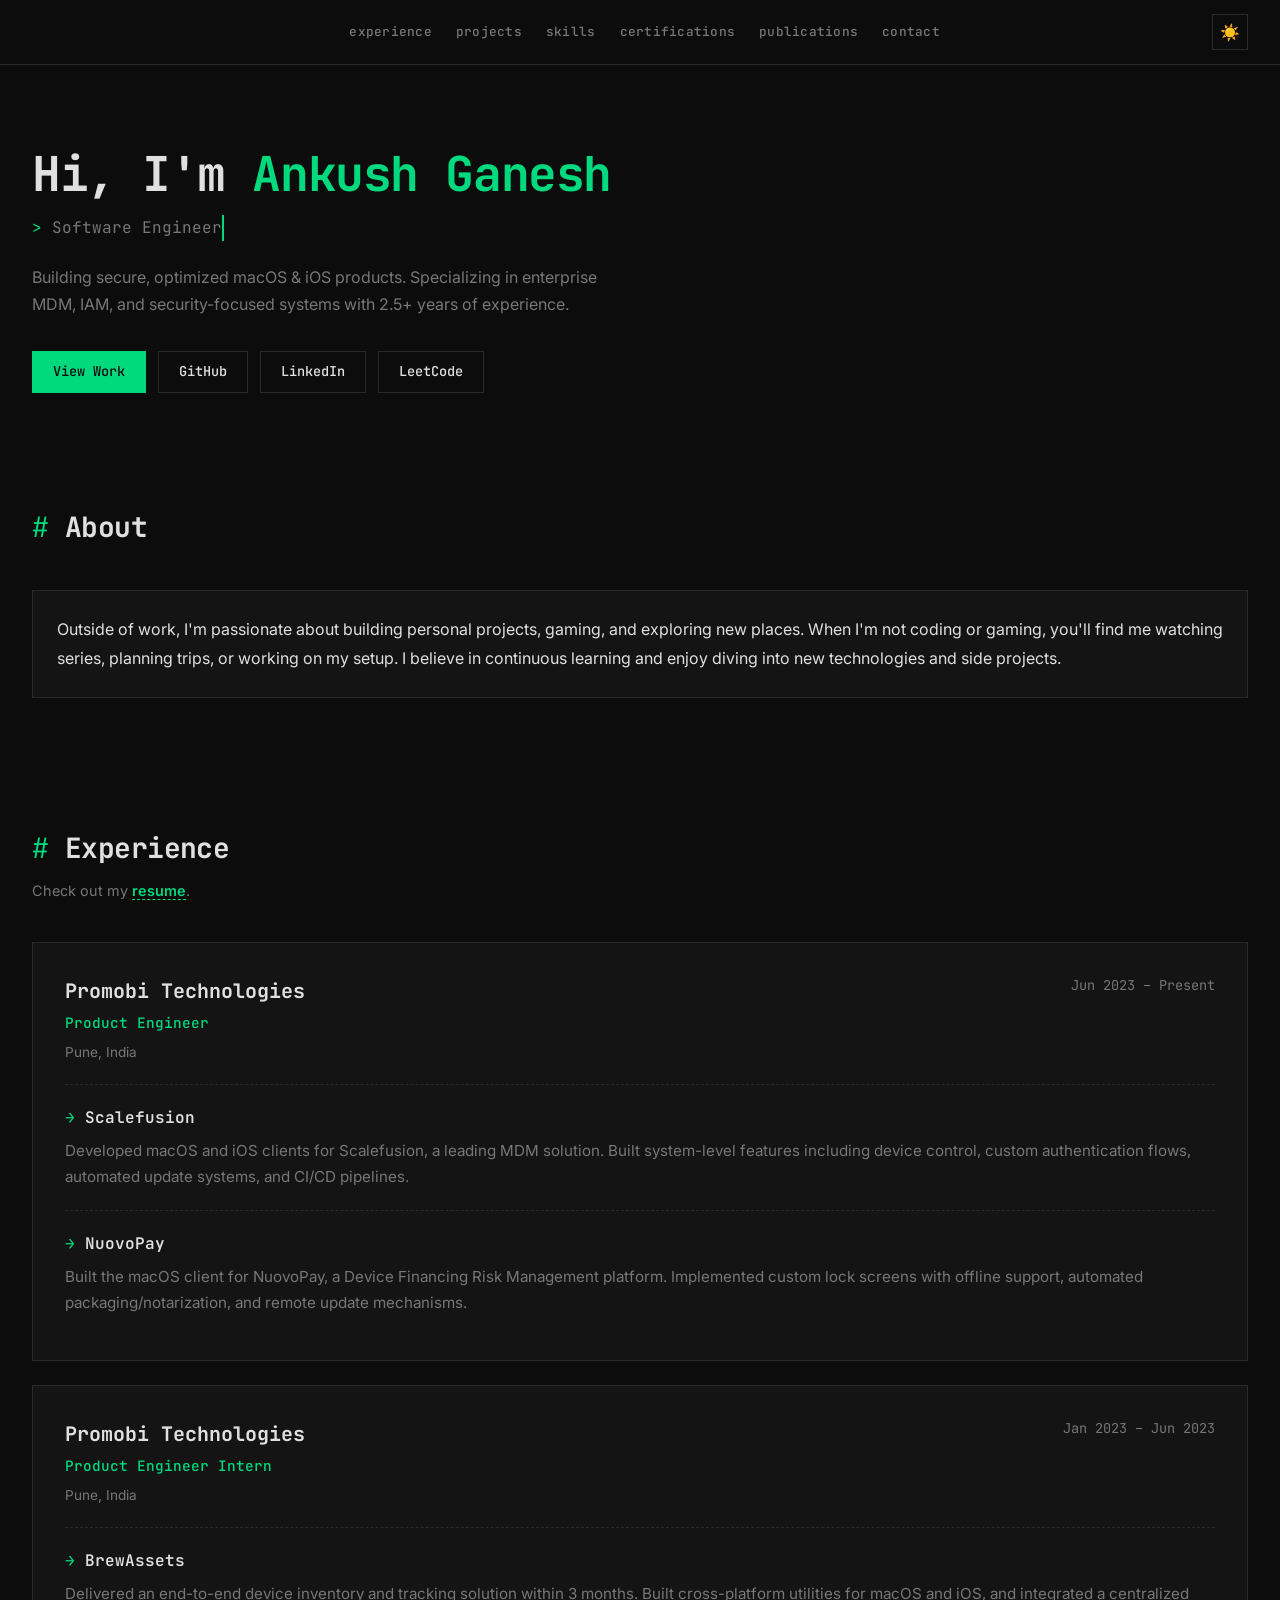
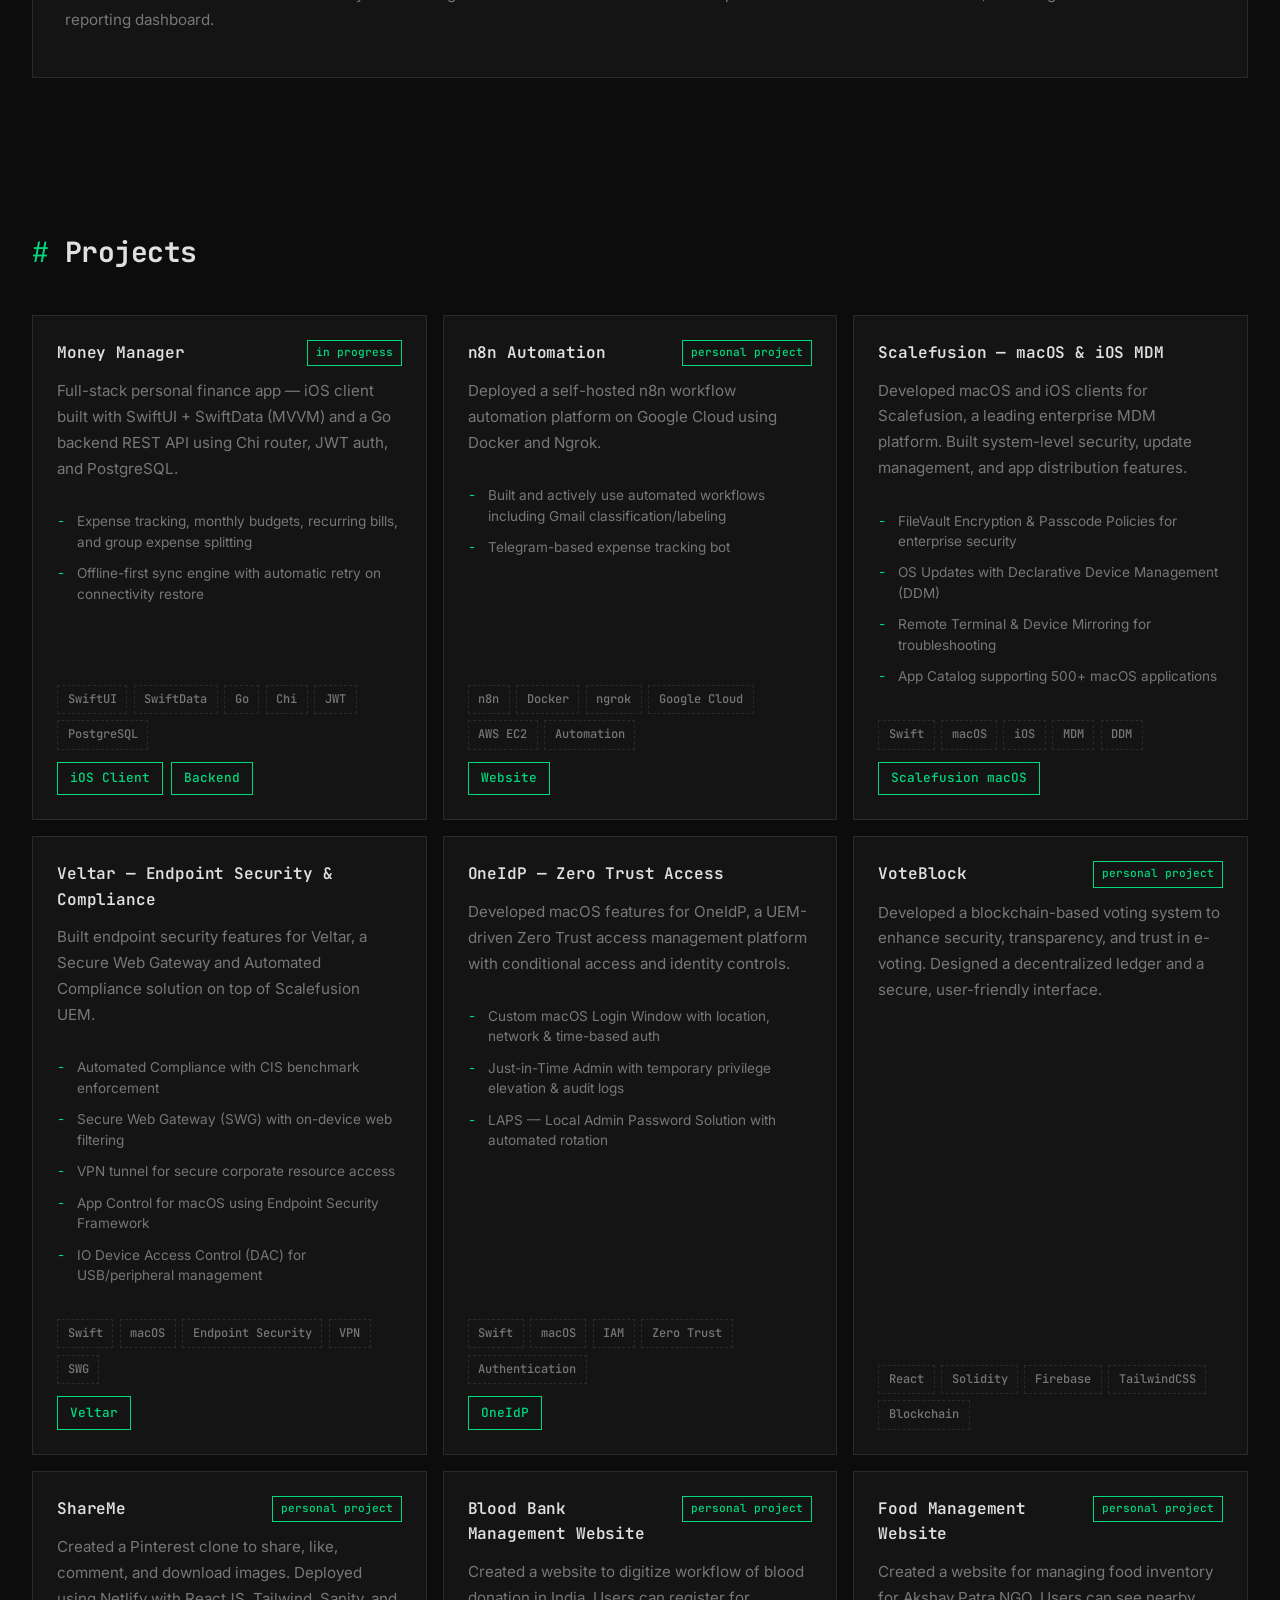
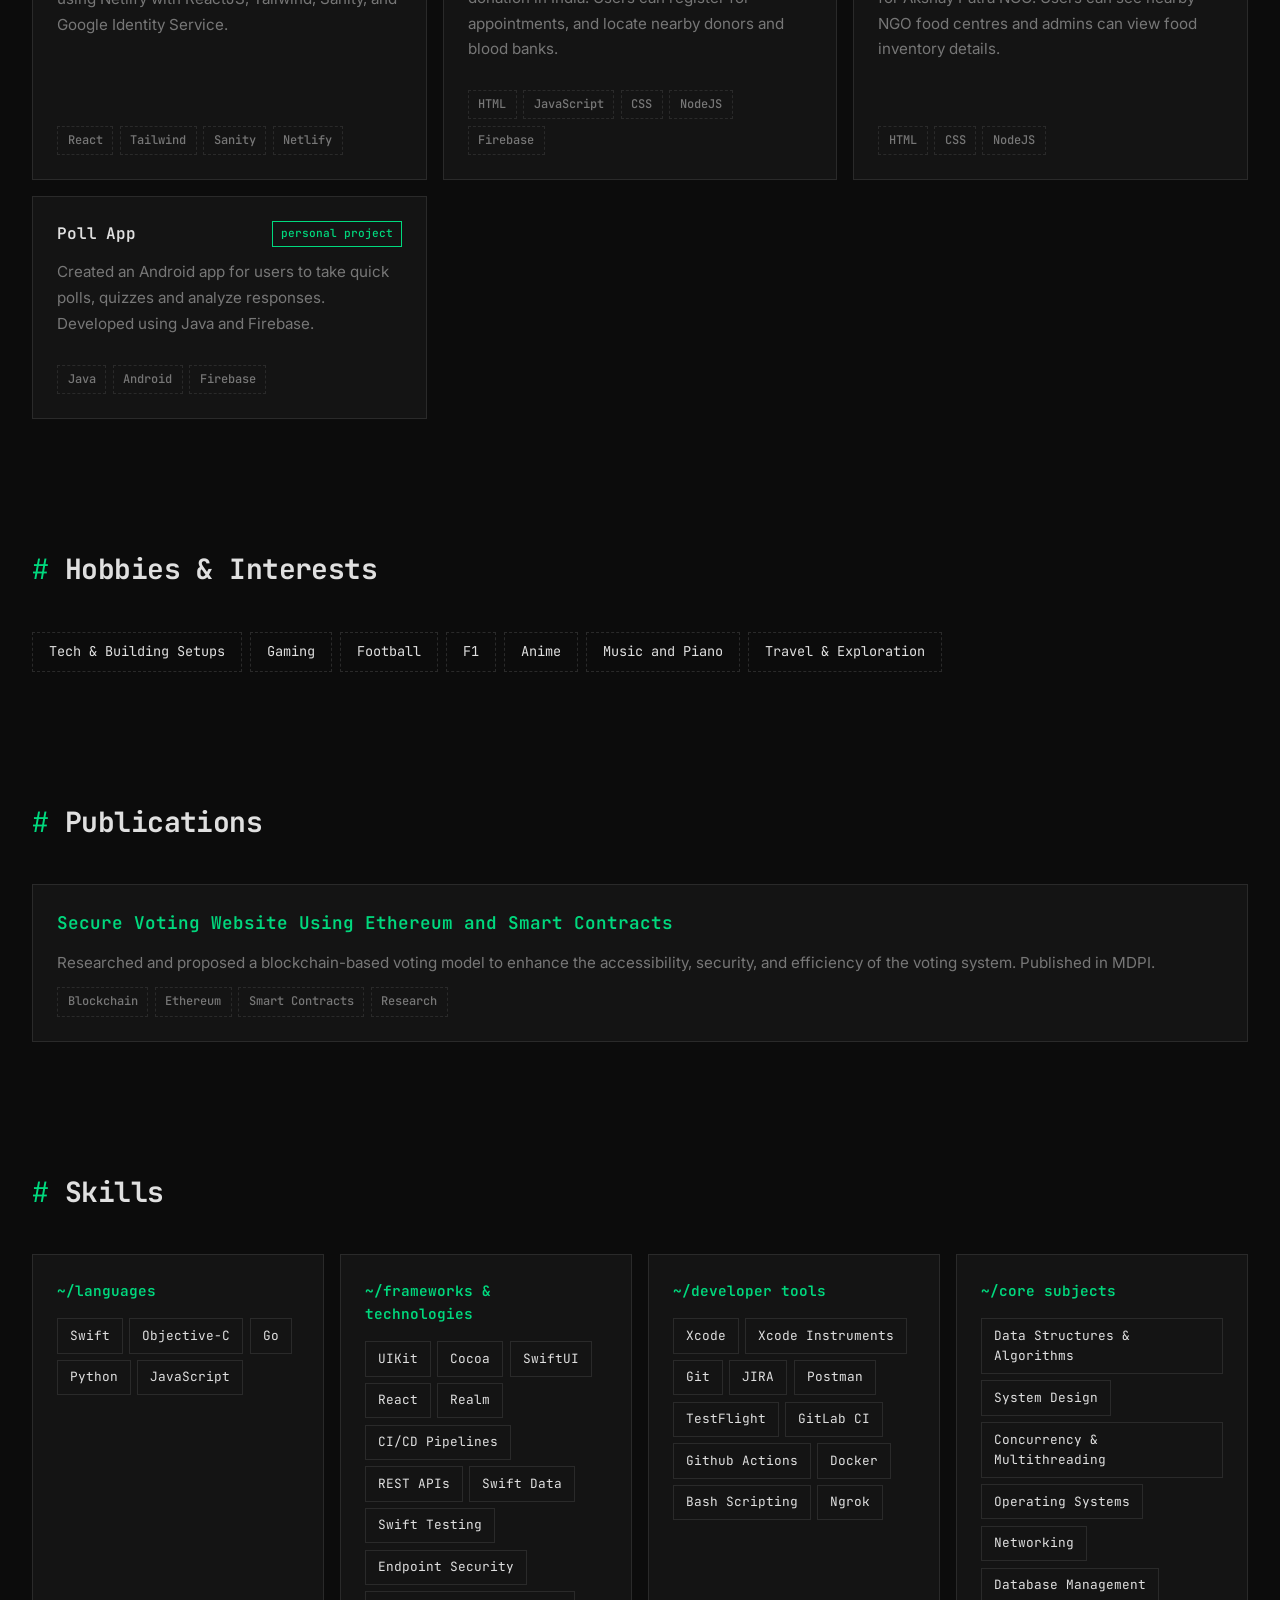
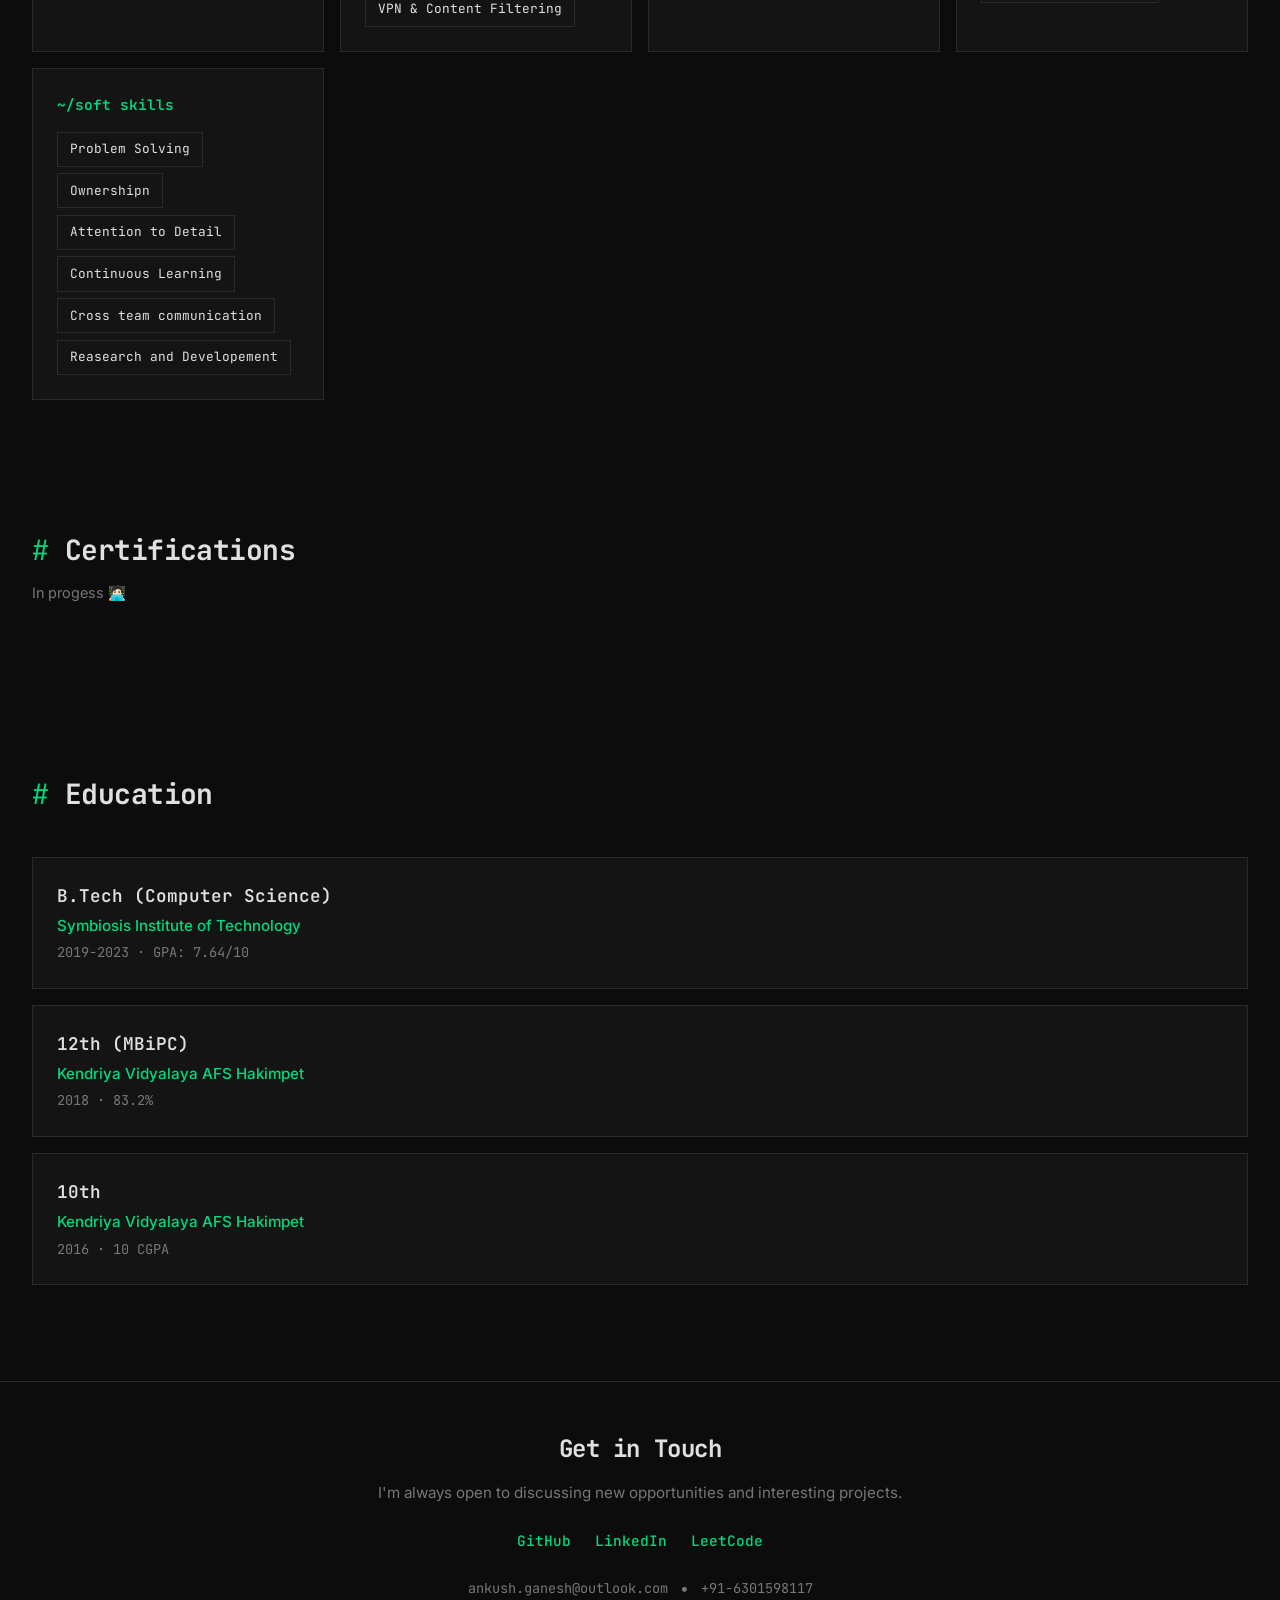
==== index.html @ 56cc0902 "updated the resume and added n8n project link" ====
<!DOCTYPE html>
<html lang="en">
<head>
  <meta charset="UTF-8" />
  <meta name="viewport" content="width=device-width, initial-scale=1.0" />
  <title>Ankush Ganesh — Software Engineer</title>
  <link rel="icon" type="image/svg+xml" href="resources/favicon.svg" />
  <link rel="stylesheet" href="styles.css" />
</head>
<body>

  <!-- NAVIGATION -->
  <nav class="nav">
    <div class="nav-container">

      <div class="nav-logo" style="visibility: hidden;">AG</div>
      <div class="nav-links">
        <a href="#experience">Experience</a>
        <a href="#projects">Projects</a>
        <a href="#skills">Skills</a>
        <a href="#certifications">Certifications</a>
        <a href="#publications">Publications</a>
        <a href="#contact">Contact</a>
      </div>
      <button class="theme-toggle" id="theme-toggle" aria-label="Toggle dark mode">
        <span class="theme-icon">🌙</span>
      </button>
    </div>
  </nav>

  <!-- HERO -->
  <section class="hero">
    <div class="hero-content">
      <h1>Hi, I'm <span class="highlight">Ankush Ganesh</span></h1>
      <p class="hero-subtitle">Software Engineer</p>
      <p class="hero-description">
        Building secure, optimized macOS & iOS products. Specializing in enterprise MDM, 
        IAM, and security-focused systems with 2.5+ years of experience.
      </p>
      <div class="hero-actions">
        <a href="#projects" class="btn btn-primary">View Work</a>
        <a href="https://github.com/AN01KU" target="_blank" class="btn btn-secondary">GitHub</a>
        <a href="https://www.linkedin.com/in/an01ku/" target="_blank" class="btn btn-secondary">LinkedIn</a>
        <a href="https://leetcode.com/u/AN01KU/" target="_blank" class="btn btn-secondary">LeetCode</a>
      </div>
    </div>
  </section>

  <!-- ABOUT -->
  <section class="section fade-in">
    <div class="section-header">
      <h2>About</h2>
    </div>
    
    <div class="about-content">
      <p class="about-text">
        Outside of work, I'm passionate about building personal projects, gaming, and exploring new places. 
        When I'm not coding or gaming, you'll find me watching series, planning trips, or working on my setup. 
        I believe in continuous learning and enjoy diving into new technologies and side projects.
      </p>
    </div>
  </section>

  <!-- EXPERIENCE -->
  <section id="experience" class="section fade-in">
    <div class="section-header">
      <h2>Experience</h2>
      <p class="section-subtitle">Check out my <a href="resources/Ankush_Resume_Swift.pdf" target="_blank" class="resume-link" id="resume-link-section">resume</a>.</p>
    </div>
    
    <!-- Full-time Experience -->
    <div class="experience-item">
      <div class="experience-header">
        <div>
          <h3>Promobi Technologies</h3>
          <p class="experience-role">Product Engineer</p>
        </div>
        <span class="experience-date">Jun 2023 – Present</span>
      </div>
      <p class="experience-location">Pune, India</p>
      
      <div class="experience-project">
        <h4>Scalefusion</h4>
        <p class="project-description">
          Developed macOS and iOS clients for Scalefusion, a leading MDM solution. Built system-level features including 
          device control, custom authentication flows, automated update systems, and CI/CD pipelines.
        </p>
      </div>

      <div class="experience-project">
        <h4>NuovoPay</h4>
        <p class="project-description">
          Built the macOS client for NuovoPay, a Device Financing Risk Management platform. Implemented custom lock screens 
          with offline support, automated packaging/notarization, and remote update mechanisms.
        </p>
      </div>
    </div>

    <!-- Internship Experience -->
    <div class="experience-item">
      <div class="experience-header">
        <div>
          <h3>Promobi Technologies</h3>
          <p class="experience-role">Product Engineer Intern</p>
        </div>
        <span class="experience-date">Jan 2023 – Jun 2023</span>
      </div>
      <p class="experience-location">Pune, India</p>
      
      <div class="experience-project">
        <h4>BrewAssets</h4>
        <p class="project-description">
          Delivered an end-to-end device inventory and tracking solution within 3 months. Built cross-platform utilities 
          for macOS and iOS, and integrated a centralized reporting dashboard.
        </p>
      </div>
    </div>
  </section>

  <!-- PROJECTS -->
  <section id="projects" class="section fade-in">
    <div class="section-header">
      <h2>Projects</h2>
    </div>
    
    <div class="projects-grid stagger">
      <div class="project-card">
        <div class="project-header">
          <h3>Money Manager</h3>
          <span class="project-badge">In Progress</span>
        </div>
        <p class="project-description">
          Full-stack personal finance app — iOS client built with SwiftUI + SwiftData (MVVM) and a Go backend REST API using Chi router, JWT auth, and PostgreSQL.
        </p>
        <ul class="project-features">
          <li>Expense tracking, monthly budgets, recurring bills, and group expense splitting</li>
          <li>Offline-first sync engine with automatic retry on connectivity restore</li>
        </ul>
        <div class="project-tags">
          <span class="tag">SwiftUI</span>
          <span class="tag">SwiftData</span>
          <span class="tag">Go</span>
          <span class="tag">Chi</span>
          <span class="tag">JWT</span>
          <span class="tag">PostgreSQL</span>
        </div>
        <div class="project-links">
          <a href="https://github.com/AN01KU/Money-Manager-iOS" target="_blank" class="project-link">iOS Client</a>
          <a href="https://github.com/AN01KU/Money-Manager" target="_blank" class="project-link">Backend</a>
        </div>
      </div>

      <div class="project-card">
        <div class="project-header">
          <h3>n8n Automation</h3>
          <span class="project-badge">Personal Project</span>
        </div>
        <p class="project-description">
          Deployed a self-hosted n8n workflow automation platform on Google Cloud using Docker and Ngrok.
        </p>
        <ul class="project-features">
          <li>Built and actively use automated workflows including Gmail classification/labeling</li>
          <li>Telegram-based expense tracking bot</li>
        </ul>
        <div class="project-tags">
          <span class="tag">n8n</span>
          <span class="tag">Docker</span>
          <span class="tag">ngrok</span>
          <span class="tag">Google Cloud</span>
          <span class="tag">AWS EC2</span>
          <span class="tag">Automation</span>
        </div>
        <div class="project-links">
          <a href="https://ocelot-grown-hound.ngrok-free.app" target="_blank" class="project-link">Website</a>
        </div>
      </div>

      <div class="project-card">
        <div class="project-header">
          <h3>Scalefusion — macOS & iOS MDM</h3>
        </div>
        <p class="project-description">
          Developed macOS and iOS clients for Scalefusion, a leading enterprise MDM platform. Built system-level security, update management, and app distribution features.
        </p>
        <ul class="project-features">
          <li>FileVault Encryption & Passcode Policies for enterprise security</li>
          <li>OS Updates with Declarative Device Management (DDM)</li>
          <li>Remote Terminal & Device Mirroring for troubleshooting</li>
          <li>App Catalog supporting 500+ macOS applications</li>
        </ul>
        <div class="project-tags">
          <span class="tag">Swift</span>
          <span class="tag">macOS</span>
          <span class="tag">iOS</span>
          <span class="tag">MDM</span>
          <span class="tag">DDM</span>
        </div>
        <div class="project-links">
          <a href="https://scalefusion.com/macos-management-solution" target="_blank" class="project-link">Scalefusion macOS</a>
        </div>
      </div>

      <div class="project-card">
        <div class="project-header">
          <h3>Veltar — Endpoint Security & Compliance</h3>
        </div>
        <p class="project-description">
          Built endpoint security features for Veltar, a Secure Web Gateway and Automated Compliance solution on top of Scalefusion UEM.
        </p>
        <ul class="project-features">
          <li>Automated Compliance with CIS benchmark enforcement</li>
          <li>Secure Web Gateway (SWG) with on-device web filtering</li>
          <li>VPN tunnel for secure corporate resource access</li>
          <li>App Control for macOS using Endpoint Security Framework</li>
          <li>IO Device Access Control (DAC) for USB/peripheral management</li>
        </ul>
        <div class="project-tags">
          <span class="tag">Swift</span>
          <span class="tag">macOS</span>
          <span class="tag">Endpoint Security</span>
          <span class="tag">VPN</span>
          <span class="tag">SWG</span>
        </div>
        <div class="project-links">
          <a href="https://scalefusion.com/products/veltar" target="_blank" class="project-link">Veltar</a>
        </div>
      </div>

      <div class="project-card">
        <div class="project-header">
          <h3>OneIdP — Zero Trust Access</h3>
        </div>
        <p class="project-description">
          Developed macOS features for OneIdP, a UEM-driven Zero Trust access management platform with conditional access and identity controls.
        </p>
        <ul class="project-features">
          <li>Custom macOS Login Window with location, network & time-based auth</li>
          <li>Just-in-Time Admin with temporary privilege elevation & audit logs</li>
          <li>LAPS — Local Admin Password Solution with automated rotation</li>
        </ul>
        <div class="project-tags">
          <span class="tag">Swift</span>
          <span class="tag">macOS</span>
          <span class="tag">IAM</span>
          <span class="tag">Zero Trust</span>
          <span class="tag">Authentication</span>
        </div>
        <div class="project-links">
          <a href="https://scalefusion.com/products/oneidp" target="_blank" class="project-link">OneIdP</a>
        </div>
      </div>

      <div class="project-card">
        <div class="project-header">
          <h3>VoteBlock</h3>
          <span class="project-badge">Personal Project</span>
        </div>
        <p class="project-description">
          Developed a blockchain-based voting system to enhance security, transparency, and trust in e-voting. 
          Designed a decentralized ledger and a secure, user-friendly interface.
        </p>
        <div class="project-tags">
          <span class="tag">React</span>
          <span class="tag">Solidity</span>
          <span class="tag">Firebase</span>
          <span class="tag">TailwindCSS</span>
          <span class="tag">Blockchain</span>
        </div>
      </div>

      <div class="project-card">
        <div class="project-header">
          <h3>ShareMe</h3>
          <span class="project-badge">Personal Project</span>
        </div>
        <p class="project-description">
          Created a Pinterest clone to share, like, comment, and download images. 
          Deployed using Netlify with ReactJS, Tailwind, Sanity, and Google Identity Service.
        </p>
        <div class="project-tags">
          <span class="tag">React</span>
          <span class="tag">Tailwind</span>
          <span class="tag">Sanity</span>
          <span class="tag">Netlify</span>
        </div>
      </div>

      <div class="project-card">
        <div class="project-header">
          <h3>Blood Bank Management Website</h3>
          <span class="project-badge">Personal Project</span>
        </div>
        <p class="project-description">
          Created a website to digitize workflow of blood donation in India. Users can register for appointments, 
          and locate nearby donors and blood banks.
        </p>
        <div class="project-tags">
          <span class="tag">HTML</span>
          <span class="tag">JavaScript</span>
          <span class="tag">CSS</span>
          <span class="tag">NodeJS</span>
          <span class="tag">Firebase</span>
        </div>
      </div>

      <div class="project-card">
        <div class="project-header">
          <h3>Food Management Website</h3>
          <span class="project-badge">Personal Project</span>
        </div>
        <p class="project-description">
          Created a website for managing food inventory for Akshay Patra NGO. Users can see nearby NGO food centres 
          and admins can view food inventory details.
        </p>
        <div class="project-tags">
          <span class="tag">HTML</span>
          <span class="tag">CSS</span>
          <span class="tag">NodeJS</span>
        </div>
      </div>

      <div class="project-card">
        <div class="project-header">
          <h3>Poll App</h3>
          <span class="project-badge">Personal Project</span>
        </div>
        <p class="project-description">
          Created an Android app for users to take quick polls, quizzes and analyze responses. 
          Developed using Java and Firebase.
        </p>
        <div class="project-tags">
          <span class="tag">Java</span>
          <span class="tag">Android</span>
          <span class="tag">Firebase</span>
        </div>
      </div>

    </div>
  </section>

  <!-- HOBBIES & INTERESTS -->
  <section class="section fade-in">
    <div class="section-header">
      <h2>Hobbies & Interests</h2>
    </div>
    
    <div class="hobbies-list stagger">
      <span class="hobby-tag">Tech & Building Setups</span>
      <span class="hobby-tag">Gaming</span>
      <span class="hobby-tag">Football</span>
      <span class="hobby-tag">F1</span>
      <span class="hobby-tag">Anime</span>
      <span class="hobby-tag">Music and Piano</span>
      <span class="hobby-tag">Travel & Exploration</span>
    </div>
  </section>

  <!-- SETUP GALLERY -->
  <!--
  <section id="setup" class="section">
    <div class="section-header">
      <h2>My Setup</h2>
      <p class="section-subtitle">Click to see the evolution over time</p>
    </div>
    
    <div class="current-setup-container">
      <div class="current-setup-card" id="setup-trigger">
        <div class="current-setup-image-wrapper">
          <img src="resources/pc-setup/IMG_20251122_220728177.jpg" alt="Current Setup" class="current-setup-image" />
          <div class="setup-hover-overlay">
            <span class="setup-hover-text">View Evolution →</span>
          </div>
        </div>
        <p class="current-setup-label">Current Setup · November 2025</p>
      </div>
    </div>

    <div id="setup-modal" class="setup-modal">
      <div class="modal-backdrop"></div>
      <div class="modal-content">
        <button class="modal-close" id="modal-close">&times;</button>
        <h2 class="modal-title">Setup Evolution</h2>
        <div class="modal-gallery" id="modal-gallery">
        </div>
      </div>
    </div>
  </section>
  -->

  <!-- PUBLICATIONS -->
  <section id="publications" class="section fade-in">
    <div class="section-header">
      <h2>Publications</h2>
    </div>
    
    <div class="publication-item">
      <h3>
        <a href="https://www.mdpi.com/2571-5577/6/4/70" target="_blank" class="publication-link">
          Secure Voting Website Using Ethereum and Smart Contracts
        </a>
      </h3>
      <p class="publication-description">
        Researched and proposed a blockchain-based voting model to enhance the accessibility, security, 
        and efficiency of the voting system. Published in MDPI.
      </p>
      <div class="publication-tags">
        <span class="tag">Blockchain</span>
        <span class="tag">Ethereum</span>
        <span class="tag">Smart Contracts</span>
        <span class="tag">Research</span>
      </div>
    </div>
  </section>

  <!-- SKILLS -->
  <section id="skills" class="section fade-in">
    <div class="section-header">
      <h2>Skills</h2>
    </div>
    
    <div class="skills-grid stagger">
      <div class="skill-category">
        <h3>Languages</h3>
        <div class="skill-tags">
          <span class="skill-tag">Swift</span>
          <span class="skill-tag">Objective-C</span>
          <span class="skill-tag">Go</span>
          <span class="skill-tag">Python</span>
          <span class="skill-tag">JavaScript</span>
        </div>
      </div>

      <div class="skill-category">
        <h3>Frameworks & Technologies</h3>
        <div class="skill-tags">
          <span class="skill-tag">UIKit</span>
          <span class="skill-tag">Cocoa</span>
          <span class="skill-tag">SwiftUI</span>
          <span class="skill-tag">React</span>
          <span class="skill-tag">Realm</span>
          <span class="skill-tag">CI/CD Pipelines</span>
          <span class="skill-tag">REST APIs</span>
          <span class="skill-tag">Swift Data</span>
          <span class="skill-tag">Swift Testing</span>
          <span class="skill-tag">Endpoint Security</span>
          <span class="skill-tag">VPN & Content Filtering</span>
  
        </div>
      </div>

      <div class="skill-category">
        <h3>Developer Tools</h3>
        <div class="skill-tags">
          <span class="skill-tag">Xcode</span>
          <span class="skill-tag">Xcode Instruments</span>
          <span class="skill-tag">Git</span>
          <span class="skill-tag">JIRA</span>
          <span class="skill-tag">Postman</span>
          <span class="skill-tag">TestFlight</span>
          <span class="skill-tag">GitLab CI</span>
          <span class="skill-tag">Github Actions</span>
          <span class="skill-tag">Docker</span>
          <span class="skill-tag">Bash Scripting</span>
          <span class="skill-tag">Ngrok</span>
        </div>
      </div>

      <div class="skill-category">
        <h3>Core Subjects</h3>
        <div class="skill-tags">
          <span class="skill-tag">Data Structures & Algorithms</span>
          <span class="skill-tag">System Design</span>
          <span class="skill-tag">Concurrency & Multithreading</span>
          <span class="skill-tag">Operating Systems</span>
          <span class="skill-tag">Networking</span>
          <span class="skill-tag">Database Management</span>
        </div>
      </div>
      <div class="skill-category">
        <h3>Soft Skills</h3>
        <div class="skill-tags">
          <span class="skill-tag">Problem Solving</span>
          <span class="skill-tag">Ownershipn</span>
          <span class="skill-tag">Attention to Detail</span>
          <span class="skill-tag">Continuous Learning</span>
          <span class="skill-tag">Cross team communication</span>
          <span class="skill-tag">Reasearch and Developement</span>
        </div>
      </div>
    </div>
    </div>
  </section>

  <!-- CERTIFICATIONS -->
  <section id="certifications" class="section fade-in">
    <div class="section-header">
      <h2>Certifications</h2>
      <p class="section-subtitle">In progess 🧑🏻‍💻</p>
    </div>
  </section>

  <!-- EDUCATION -->
  <section class="section fade-in">
    <div class="section-header">
      <h2>Education</h2>
    </div>
    
    <div class="education-item">
      <h3>B.Tech (Computer Science)</h3>
      <p class="education-school">Symbiosis Institute of Technology</p>
      <p class="education-details">2019-2023 · GPA: 7.64/10</p>
    </div>

    <div class="education-item">
      <h3>12th (MBiPC)</h3>
      <p class="education-school">Kendriya Vidyalaya AFS Hakimpet</p>
      <p class="education-details">2018 · 83.2%</p>
    </div>

    <div class="education-item">
      <h3>10th</h3>
      <p class="education-school">Kendriya Vidyalaya AFS Hakimpet</p>
      <p class="education-details">2016 · 10 CGPA</p>
    </div>
  </section>

  <!-- CONTACT -->
  <footer id="contact" class="footer">
    <div class="footer-content">
      <h2>Get in Touch</h2>
      <p>I'm always open to discussing new opportunities and interesting projects.</p>
      <div class="footer-links">
        <a href="https://github.com/AN01KU" target="_blank" class="footer-link">
          <span>GitHub</span>
        </a>
        <a href="https://www.linkedin.com/in/an01ku/" target="_blank" class="footer-link">
          <span>LinkedIn</span>
        </a>
        <a href="https://leetcode.com/u/AN01KU/" target="_blank" class="footer-link">
          <span>LeetCode</span>
        </a>
      </div>
      <div class="footer-contact-info">
        <a href="mailto:ankush.ganesh@outlook.com" class="footer-contact-link">ankush.ganesh@outlook.com</a>
        <span class="footer-separator">•</span>
        <a href="tel:+916301598117" class="footer-contact-link">+91-6301598117</a>
      </div>
      <!-- <p class="footer-copyright">© 2025 Ankush Ganesh. All rights reserved.</p> -->
    </div>
  </footer>

  <script>
    // Dark Mode Toggle
    const themeToggle = document.getElementById('theme-toggle');
    const themeIcon = themeToggle.querySelector('.theme-icon');
    const html = document.documentElement;

    // Check for saved theme preference or default to dark mode
    const currentTheme = localStorage.getItem('theme') || 'dark';
    html.setAttribute('data-theme', currentTheme);
    updateThemeIcon(currentTheme);

    themeToggle.addEventListener('click', () => {
      const currentTheme = html.getAttribute('data-theme');
      const newTheme = currentTheme === 'dark' ? 'light' : 'dark';
      
      html.setAttribute('data-theme', newTheme);
      localStorage.setItem('theme', newTheme);
      updateThemeIcon(newTheme);
    });

    function updateThemeIcon(theme) {
      themeIcon.textContent = theme === 'dark' ? '☀️' : '🌙';
    }

    // Scroll animations
    const observer = new IntersectionObserver((entries) => {
      entries.forEach(entry => {
        if (entry.isIntersecting) {
          entry.target.classList.add('visible');
        }
      });
    }, { threshold: 0.1 });

    document.querySelectorAll('.fade-in, .stagger').forEach(el => observer.observe(el));

    // Setup images code (commented out - uncomment when setup section is enabled)
    /*
    const setupImages = [
      { file: 'IMG_20230825_200459808.jpg', date: 'August 25, 2023' },
      { file: 'IMG_20230825_200631819.jpg', date: 'August 25, 2023' },
      { file: 'IMG_20231010_221230100.jpg', date: 'October 10, 2023' },
      { file: 'IMG_20240412_212234033.jpg', date: 'April 12, 2024' },
      { file: 'IMG_20240419_214143308.jpg', date: 'April 19, 2024' },
      { file: 'IMG_20240622_231211952.jpg', date: 'June 22, 2024' },
      { file: 'IMG_20240623_183622804.jpg', date: 'June 23, 2024' },
      { file: 'IMG_20240623_183716454.jpg', date: 'June 23, 2024' },
      { file: 'IMG_20250122_005830900.jpg', date: 'January 22, 2025' },
      { file: 'IMG_20250420_212308174.jpg', date: 'April 20, 2025' },
      { file: 'IMG_20250518_010528822.jpg', date: 'May 18, 2025' },
      { file: 'IMG_20250518_010533647.jpg', date: 'May 18, 2025' },
      { file: 'IMG_20250702_225641914.jpg', date: 'July 2, 2025' },
      { file: 'IMG_20250716_202506504.jpg', date: 'July 16, 2025' },
      { file: 'IMG_20250717_120201767.jpg', date: 'July 17, 2025' },
      { file: 'IMG_20250817_112755900.jpg', date: 'August 17, 2025' },
      { file: 'IMG_20250817_112835249.jpg', date: 'August 17, 2025' },
      { file: 'IMG_20250915_122948786.jpg', date: 'September 15, 2025' },
      { file: 'IMG_20250924_230317940.jpg', date: 'September 24, 2025' },
      { file: 'IMG_20251122_220728177.jpg', date: 'November 22, 2025' }
    ];

    setupImages.sort((a, b) => {
      return new Date(b.date) - new Date(a.date);
    });

    const modal = document.getElementById('setup-modal');
    const trigger = document.getElementById('setup-trigger');
    const closeBtn = document.getElementById('modal-close');
    const gallery = document.getElementById('modal-gallery');

    setupImages.forEach((img, index) => {
      const item = document.createElement('div');
      item.className = 'modal-setup-item';
      item.innerHTML = `
        <div class="modal-image-container">
          <img src="resources/pc-setup/${img.file}" alt="Setup ${img.date}" loading="lazy" />
          <div class="modal-overlay">
            <span class="modal-date">${img.date}</span>
          </div>
        </div>
      `;
      gallery.appendChild(item);
    });

    trigger.addEventListener('click', () => {
      modal.classList.add('active');
      document.body.style.overflow = 'hidden';
    });

    function closeModal() {
      modal.classList.remove('active');
      document.body.style.overflow = '';
    }

    closeBtn.addEventListener('click', closeModal);
    modal.querySelector('.modal-backdrop').addEventListener('click', closeModal);

    document.addEventListener('keydown', (e) => {
      if (e.key === 'Escape' && modal.classList.contains('active')) {
        closeModal();
      }
    });
    */
  </script>

</body>
</html>
---- styles.css ----
@import url('https://fonts.googleapis.com/css2?family=JetBrains+Mono:wght@400;500;600;700&family=Inter:wght@400;500;600;700&display=swap');

:root {
  --bg: #f5f5f0;
  --bg-secondary: #eaeae5;
  --text: #1a1a1a;
  --text-muted: #555555;
  --accent: #16a34a;
  --accent-hover: #15803d;
  --border: #c8c8c0;
  --border-light: #d8d8d0;
  --shadow: rgba(0, 0, 0, 0.06);
  --shadow-hover: rgba(0, 0, 0, 0.1);
  --mono: 'JetBrains Mono', 'SF Mono', 'Fira Code', monospace;
}

[data-theme="dark"] {
  --bg: #0c0c0c;
  --bg-secondary: #141414;
  --text: #e0e0e0;
  --text-muted: #777777;
  --accent: #00d97e;
  --accent-hover: #00b368;
  --border: #2a2a2a;
  --border-light: #1e1e1e;
  --shadow: rgba(0, 0, 0, 0.3);
  --shadow-hover: rgba(0, 0, 0, 0.5);
}

* {
  margin: 0;
  padding: 0;
  box-sizing: border-box;
}

html {
  scroll-behavior: smooth;
}

body {
  font-family: 'Inter', -apple-system, BlinkMacSystemFont, sans-serif;
  background: var(--bg);
  color: var(--text);
  line-height: 1.6;
  font-size: 16px;
  -webkit-font-smoothing: antialiased;
  -moz-osx-font-smoothing: grayscale;
  transition: background 0.2s ease, color 0.2s ease;
}

[data-theme="dark"] body {
  background: var(--bg);
}

/* NAVIGATION */
.nav {
  position: sticky;
  top: 0;
  background: var(--bg);
  border-bottom: 1px solid var(--border);
  z-index: 1000;
  padding: 0.75rem 0;
  transition: background 0.2s ease;
}

[data-theme="dark"] .nav {
  background: var(--bg);
}

.nav-container {
  max-width: 1800px;
  margin: 0 auto;
  padding: 0 2rem;
  display: flex;
  justify-content: space-between;
  align-items: center;
}

.nav-logo {
  font-family: var(--mono);
  font-size: 1rem;
  font-weight: 700;
  color: var(--accent);
  text-decoration: none;
  letter-spacing: -0.02em;
  padding: 0.4rem 0.75rem;
  border: 1px solid var(--accent);
  transition: all 0.2s ease;
}

.nav-logo:hover {
  background: var(--accent);
  color: var(--bg);
}

.nav-links {
  display: flex;
  gap: 1.5rem;
}

.nav-links a {
  font-family: var(--mono);
  color: var(--text-muted);
  text-decoration: none;
  font-weight: 500;
  font-size: 0.8rem;
  transition: color 0.2s ease;
  text-transform: lowercase;
  letter-spacing: 0.02em;
}

.nav-links a:hover {
  color: var(--accent);
}

.nav-links a::after {
  display: none;
}

.theme-toggle {
  background: transparent;
  border: 1px solid var(--border);
  width: 36px;
  height: 36px;
  display: flex;
  align-items: center;
  justify-content: center;
  cursor: pointer;
  transition: all 0.2s ease;
  font-size: 1rem;
  padding: 0;
}

.theme-toggle:hover {
  border-color: var(--accent);
}

.theme-icon {
  display: block;
  transition: transform 0.3s ease;
}

.theme-toggle:hover .theme-icon {
  transform: rotate(15deg);
}

/* HERO */
.hero {
  padding: 5rem 2rem 3rem;
  max-width: 1800px;
  margin: 0 auto;
  text-align: left;
  position: relative;
}

.hero::before {
  display: none;
}

.hero-content {
  animation: fadeIn 0.5s ease-out;
}

@keyframes fadeIn {
  from { opacity: 0; }
  to { opacity: 1; }
}

.hero h1 {
  font-family: var(--mono);
  font-size: clamp(2rem, 4vw, 3rem);
  font-weight: 700;
  line-height: 1.2;
  margin-bottom: 0.75rem;
  letter-spacing: -0.03em;
}

.highlight {
  color: var(--accent);
  position: relative;
  display: inline;
}

.highlight::after {
  display: none;
}

.hero-subtitle {
  font-family: var(--mono);
  font-size: 1rem;
  color: var(--text-muted);
  font-weight: 400;
  margin-bottom: 1rem;
}

.hero-subtitle::before {
  content: '> ';
  color: var(--accent);
}

.hero-description {
  font-size: 1rem;
  color: var(--text-muted);
  max-width: 600px;
  margin: 0 0 2rem;
  line-height: 1.7;
}

.hero-contact {
  display: flex;
  align-items: center;
  gap: 1rem;
  margin-bottom: 2rem;
  flex-wrap: wrap;
}

.contact-link {
  color: var(--text);
  text-decoration: none;
  font-size: 0.95rem;
  transition: all 0.2s ease;
  position: relative;
  padding: 0.25rem 0.5rem;
}

.contact-link:hover {
  color: var(--accent);
}

.separator {
  color: var(--text-muted);
}

.hero-actions {
  display: flex;
  gap: 0.75rem;
  flex-wrap: wrap;
}

.btn {
  display: inline-block;
  padding: 0.6rem 1.25rem;
  text-decoration: none;
  font-family: var(--mono);
  font-weight: 500;
  font-size: 0.85rem;
  transition: all 0.2s ease;
  border: 1px solid var(--border);
  cursor: pointer;
}

.btn-primary {
  background: var(--accent);
  color: var(--bg);
  border-color: var(--accent);
}

.btn-primary::before {
  display: none;
}

.btn-primary:hover {
  background: var(--accent-hover);
  border-color: var(--accent-hover);
}

.btn-secondary {
  background: transparent;
  color: var(--text);
  border: 1px solid var(--border);
}

.btn-secondary:hover {
  border-color: var(--accent);
  color: var(--accent);
}

/* SECTIONS */
.section {
  max-width: 1800px;
  margin: 0 auto;
  padding: 4rem 2rem;
}

.section-header {
  margin-bottom: 2.5rem;
}

.section-header h2 {
  font-family: var(--mono);
  font-size: clamp(1.5rem, 3vw, 1.75rem);
  font-weight: 700;
  letter-spacing: -0.02em;
  color: var(--text);
  position: relative;
  padding-bottom: 0;
}

.section-header h2::before {
  content: '# ';
  color: var(--accent);
  font-weight: 400;
}

.section-header h2::after {
  display: none;
}

.section-subtitle {
  color: var(--text-muted);
  font-size: 0.9rem;
  margin-top: 0.5rem;
  margin-bottom: 0;
}

.resume-link {
  color: var(--accent);
  text-decoration: none;
  font-weight: 600;
  transition: color 0.2s ease;
  border-bottom: 1px dashed var(--accent);
}

.resume-link:hover {
  color: var(--accent-hover);
}

/* EXPERIENCE */
.experience-item {
  background: var(--bg-secondary);
  padding: 2rem;
  margin-bottom: 1.5rem;
  transition: border-color 0.2s ease;
  border: 1px solid var(--border);
  position: relative;
  overflow: hidden;
}

.experience-item::before {
  content: '';
  position: absolute;
  top: 0;
  left: 0;
  width: 3px;
  height: 100%;
  background: var(--accent);
  opacity: 0;
  transition: opacity 0.2s ease;
}

.experience-item:hover::before {
  opacity: 1;
}

.experience-item:hover {
  border-color: var(--accent);
}

.experience-header {
  display: flex;
  justify-content: space-between;
  align-items: flex-start;
  margin-bottom: 0.5rem;
  flex-wrap: wrap;
  gap: 1rem;
}

.experience-header h3 {
  font-family: var(--mono);
  font-size: 1.25rem;
  font-weight: 700;
  color: var(--text);
  margin-bottom: 0.25rem;
}

.experience-role {
  font-family: var(--mono);
  font-size: 0.9rem;
  color: var(--accent);
  font-weight: 500;
}

.experience-date {
  font-family: var(--mono);
  color: var(--text-muted);
  font-size: 0.85rem;
  white-space: nowrap;
}

.experience-location {
  color: var(--text-muted);
  font-size: 0.85rem;
  margin-bottom: 1.25rem;
}

.experience-project {
  margin-top: 1.25rem;
}

.experience-project:not(:first-child) {
  padding-top: 1.25rem;
  border-top: 1px dashed var(--border);
}

.experience-project h4 {
  font-family: var(--mono);
  font-size: 1rem;
  font-weight: 600;
  color: var(--text);
  margin-bottom: 0.5rem;
}

.experience-project h4::before {
  content: '→ ';
  color: var(--accent);
}

.project-description {
  color: var(--text-muted);
  line-height: 1.7;
  margin-bottom: 0.75rem;
  font-size: 0.95rem;
}

.achievements {
  list-style: none;
  padding: 0;
  margin-top: 0.75rem;
}

.achievements li {
  padding: 0.5rem 0;
  padding-left: 1.5rem;
  position: relative;
  color: var(--text);
  line-height: 1.7;
  font-size: 0.95rem;
}

.achievements li::before {
  content: '$';
  position: absolute;
  left: 0;
  color: var(--accent);
  font-family: var(--mono);
  font-weight: 600;
}

.achievements li:not(:last-child) {
  border-bottom: 1px dashed var(--border-light);
}

/* PROJECTS */
.projects-grid {
  display: grid;
  grid-template-columns: repeat(auto-fill, minmax(300px, 1fr));
  gap: 1rem;
}

.project-card {
  background: var(--bg-secondary);
  border: 1px solid var(--border);
  padding: 1.5rem;
  transition: border-color 0.2s ease;
  display: flex;
  flex-direction: column;
  position: relative;
  overflow: hidden;
}

.project-card::before {
  display: none;
}

.project-card:hover {
  border-color: var(--accent);
}

.project-header {
  display: flex;
  justify-content: space-between;
  align-items: flex-start;
  margin-bottom: 0.75rem;
  gap: 0.75rem;
}

.project-header h3 {
  font-family: var(--mono);
  font-size: 1rem;
  font-weight: 600;
  color: var(--text);
  flex: 1;
  letter-spacing: -0.01em;
  transition: color 0.2s ease;
}

.project-card:hover .project-header h3 {
  color: var(--accent);
}

.project-badge {
  background: transparent;
  color: var(--accent);
  padding: 0.2rem 0.5rem;
  font-family: var(--mono);
  font-size: 0.7rem;
  font-weight: 500;
  white-space: nowrap;
  border: 1px solid var(--accent);
  text-transform: lowercase;
}

.project-features {
  list-style: none;
  padding: 0;
  margin: 0.75rem 0;
}

.project-features li {
  padding: 0.35rem 0;
  padding-left: 1.25rem;
  position: relative;
  color: var(--text-muted);
  font-size: 0.85rem;
  line-height: 1.5;
}

.project-features li::before {
  content: '-';
  position: absolute;
  left: 0;
  color: var(--accent);
  font-family: var(--mono);
}

.project-tags {
  display: flex;
  flex-wrap: wrap;
  gap: 0.4rem;
  margin-top: auto;
  padding-top: 1rem;
}

.tag {
  background: transparent;
  color: var(--text-muted);
  padding: 0.25rem 0.6rem;
  font-family: var(--mono);
  font-size: 0.75rem;
  font-weight: 500;
  border: 1px dashed var(--border);
  transition: all 0.2s ease;
}

.tag:hover {
  border-color: var(--accent);
  color: var(--accent);
  border-style: solid;
}

.project-links {
  display: flex;
  gap: 0.5rem;
  margin-top: 0.75rem;
}

.project-link {
  color: var(--accent);
  text-decoration: none;
  font-family: var(--mono);
  font-weight: 500;
  font-size: 0.8rem;
  padding: 0.35rem 0.75rem;
  border: 1px solid var(--accent);
  transition: all 0.2s ease;
}

.project-link:hover {
  background: var(--accent);
  color: var(--bg);
}

/* SKILLS */
.skills-grid {
  display: grid;
  grid-template-columns: repeat(auto-fit, minmax(260px, 1fr));
  gap: 1rem;
}

.skill-category {
  background: var(--bg-secondary);
  padding: 1.5rem;
  border: 1px solid var(--border);
  transition: border-color 0.2s ease;
}

.skill-category:hover {
  border-color: var(--accent);
}

.skill-category h3 {
  font-family: var(--mono);
  font-size: 0.9rem;
  font-weight: 600;
  color: var(--accent);
  margin-bottom: 1rem;
  text-transform: lowercase;
}

.skill-category h3::before {
  content: '~/';
}

.skill-tags {
  display: flex;
  flex-wrap: wrap;
  gap: 0.4rem;
}

.skill-tag {
  background: transparent;
  color: var(--text);
  padding: 0.4rem 0.75rem;
  font-family: var(--mono);
  font-size: 0.8rem;
  font-weight: 400;
  border: 1px solid var(--border);
  transition: all 0.2s ease;
}

.skill-tag:hover {
  background: var(--accent);
  color: var(--bg);
  border-color: var(--accent);
}

/* ABOUT */
.about-content {
  background: var(--bg-secondary);
  padding: 1.5rem;
  border: 1px solid var(--border);
  position: relative;
  overflow: hidden;
}

.about-content::before {
  display: none;
}

.about-text {
  font-size: 1rem;
  color: var(--text);
  line-height: 1.8;
  margin: 0;
}

/* HOBBIES & INTERESTS */
.hobbies-list {
  display: flex;
  flex-wrap: wrap;
  gap: 0.5rem;
  justify-content: flex-start;
}

.hobby-tag {
  background: transparent;
  color: var(--text);
  padding: 0.5rem 1rem;
  font-family: var(--mono);
  font-size: 0.85rem;
  font-weight: 400;
  border: 1px dashed var(--border);
  transition: all 0.2s ease;
  display: inline-block;
}

.hobby-tag:hover {
  border-color: var(--accent);
  border-style: solid;
  color: var(--accent);
}

/* SETUP GALLERY */
.current-setup-container {
  display: flex;
  justify-content: center;
  max-width: 800px;
  margin: 0 auto;
}

.current-setup-card {
  background: var(--bg-secondary);
  overflow: hidden;
  border: 1px solid var(--border);
  transition: border-color 0.2s ease;
  cursor: pointer;
  width: 100%;
  position: relative;
}

.current-setup-card::before {
  display: none;
}

.current-setup-card:hover {
  border-color: var(--accent);
}

.current-setup-image-wrapper {
  position: relative;
  width: 100%;
  padding-top: 56.25%;
  overflow: hidden;
  background: var(--border-light);
}

.current-setup-image {
  position: absolute;
  top: 0;
  left: 0;
  width: 100%;
  height: 100%;
  object-fit: cover;
  transition: transform 0.4s ease;
}

.current-setup-card:hover .current-setup-image {
  transform: scale(1.02);
}

.setup-hover-overlay {
  position: absolute;
  top: 0;
  left: 0;
  right: 0;
  bottom: 0;
  background: rgba(0, 217, 126, 0.85);
  display: flex;
  align-items: center;
  justify-content: center;
  opacity: 0;
  transition: opacity 0.2s ease;
}

.current-setup-card:hover .setup-hover-overlay {
  opacity: 1;
}

.setup-hover-text {
  color: #0c0c0c;
  font-family: var(--mono);
  font-weight: 600;
  font-size: 1rem;
}

.current-setup-label {
  padding: 1rem;
  margin: 0;
  font-family: var(--mono);
  font-size: 0.85rem;
  color: var(--text-muted);
  font-weight: 400;
  text-align: center;
}

/* Modal */
.setup-modal {
  position: fixed;
  top: 0;
  left: 0;
  right: 0;
  bottom: 0;
  z-index: 9999;
  display: flex;
  align-items: center;
  justify-content: center;
  opacity: 0;
  visibility: hidden;
  transition: opacity 0.2s ease, visibility 0.2s ease;
}

.setup-modal.active {
  opacity: 1;
  visibility: visible;
}

.modal-backdrop {
  position: absolute;
  top: 0;
  left: 0;
  right: 0;
  bottom: 0;
  background: rgba(0, 0, 0, 0.9);
}

.modal-content {
  position: relative;
  background: var(--bg);
  max-width: 1200px;
  width: 95%;
  max-height: 90vh;
  overflow-y: auto;
  padding: 2rem;
  z-index: 1;
  border: 1px solid var(--border);
}

.modal-close {
  position: absolute;
  top: 1rem;
  right: 1rem;
  background: transparent;
  border: 1px solid var(--border);
  width: 36px;
  height: 36px;
  font-size: 1.25rem;
  color: var(--text);
  cursor: pointer;
  display: flex;
  align-items: center;
  justify-content: center;
  transition: all 0.2s ease;
  z-index: 10;
}

.modal-close:hover {
  border-color: var(--accent);
  color: var(--accent);
}

.modal-title {
  font-family: var(--mono);
  font-size: 1.5rem;
  font-weight: 700;
  margin-bottom: 1.5rem;
  color: var(--text);
  text-align: center;
}

.modal-gallery {
  display: grid;
  grid-template-columns: repeat(auto-fill, minmax(280px, 1fr));
  gap: 1rem;
}

.modal-setup-item {
  background: var(--bg-secondary);
  overflow: hidden;
  border: 1px solid var(--border);
  transition: border-color 0.2s ease;
}

.modal-setup-item:hover {
  border-color: var(--accent);
}

.modal-image-container {
  position: relative;
  width: 100%;
  padding-top: 75%;
  overflow: hidden;
  background: var(--border-light);
}

.modal-image-container img {
  position: absolute;
  top: 0;
  left: 0;
  width: 100%;
  height: 100%;
  object-fit: cover;
  transition: transform 0.4s ease;
}

.modal-setup-item:hover .modal-image-container img {
  transform: scale(1.03);
}

.modal-overlay {
  position: absolute;
  bottom: 0;
  left: 0;
  right: 0;
  background: linear-gradient(to top, rgba(0, 0, 0, 0.8), transparent);
  padding: 0.75rem;
  display: flex;
  align-items: flex-end;
}

.modal-date {
  color: white;
  font-family: var(--mono);
  font-weight: 500;
  font-size: 0.8rem;
}

/* PUBLICATIONS */
.publication-item {
  background: var(--bg-secondary);
  padding: 1.5rem;
  border: 1px solid var(--border);
  transition: border-color 0.2s ease;
  position: relative;
  overflow: hidden;
}

.publication-item::before {
  content: '';
  position: absolute;
  top: 0;
  left: 0;
  width: 3px;
  height: 100%;
  background: var(--accent);
  opacity: 0;
  transition: opacity 0.2s ease;
}

.publication-item:hover::before {
  opacity: 1;
}

.publication-item:hover {
  border-color: var(--accent);
}

.publication-item h3 {
  font-family: var(--mono);
  font-size: 1.1rem;
  font-weight: 600;
  color: var(--text);
  margin-bottom: 0.75rem;
}

.publication-link {
  color: var(--accent);
  text-decoration: none;
  transition: color 0.2s ease;
}

.publication-link:hover {
  color: var(--accent-hover);
  text-decoration: underline;
}

.publication-description {
  color: var(--text-muted);
  line-height: 1.7;
  margin-bottom: 0.75rem;
  font-size: 0.95rem;
}

.publication-tags {
  display: flex;
  flex-wrap: wrap;
  gap: 0.4rem;
}

/* EDUCATION */
.education-item {
  background: var(--bg-secondary);
  padding: 1.5rem;
  border: 1px solid var(--border);
  transition: border-color 0.2s ease;
  position: relative;
  overflow: hidden;
  margin-bottom: 1rem;
}

.education-item:last-child {
  margin-bottom: 0;
}

.education-item::before {
  display: none;
}

.education-item:hover {
  border-color: var(--accent);
}

.education-item h3 {
  font-family: var(--mono);
  font-size: 1.1rem;
  font-weight: 600;
  color: var(--text);
  margin-bottom: 0.25rem;
}

.education-school {
  font-size: 0.95rem;
  color: var(--accent);
  font-weight: 500;
  margin-bottom: 0.25rem;
}

.education-details {
  font-family: var(--mono);
  color: var(--text-muted);
  font-size: 0.85rem;
}

/* FOOTER */
.footer {
  border-top: 1px solid var(--border);
  padding: 3rem 2rem 2rem;
  margin-top: 2rem;
  transition: background 0.2s ease;
}

.footer::before {
  display: none;
}

.footer-content {
  max-width: 1800px;
  margin: 0 auto;
  text-align: center;
}

.footer-content h2 {
  font-family: var(--mono);
  font-size: 1.5rem;
  font-weight: 700;
  margin-bottom: 0.75rem;
  letter-spacing: -0.02em;
}

.footer-content > p {
  color: var(--text-muted);
  margin-bottom: 1.5rem;
  font-size: 0.95rem;
}

.footer-links {
  display: flex;
  justify-content: center;
  gap: 1.5rem;
  margin-bottom: 1.5rem;
  flex-wrap: wrap;
}

.footer-link {
  color: var(--accent);
  text-decoration: none;
  font-family: var(--mono);
  font-weight: 500;
  font-size: 0.9rem;
  transition: color 0.2s ease;
}

.footer-link:hover {
  color: var(--accent-hover);
}

.footer-link::after {
  display: none;
}

.footer-contact-info {
  margin-top: 1rem;
  display: flex;
  align-items: center;
  justify-content: center;
  gap: 0.5rem;
  flex-wrap: wrap;
}

.footer-contact-link {
  font-family: var(--mono);
  color: var(--text-muted);
  text-decoration: none;
  font-size: 0.85rem;
  transition: color 0.2s ease;
}

.footer-contact-link:hover {
  color: var(--accent);
}

.footer-separator {
  color: var(--text-muted);
  margin: 0 0.25rem;
}

.footer-copyright {
  color: var(--text-muted);
  font-size: 0.85rem;
  margin-top: 1.5rem;
}

/* ANIMATIONS */
.fade-in {
  opacity: 0;
  transform: translateY(16px);
  transition: opacity 0.5s ease, transform 0.5s ease;
}

.fade-in.visible {
  opacity: 1;
  transform: translateY(0);
}

.stagger > * {
  opacity: 0;
  transform: translateY(12px);
  transition: opacity 0.4s ease, transform 0.4s ease;
}

.stagger.visible > * {
  opacity: 1;
  transform: translateY(0);
}

.stagger.visible > *:nth-child(1) { transition-delay: 0s; }
.stagger.visible > *:nth-child(2) { transition-delay: 0.06s; }
.stagger.visible > *:nth-child(3) { transition-delay: 0.12s; }
.stagger.visible > *:nth-child(4) { transition-delay: 0.18s; }
.stagger.visible > *:nth-child(5) { transition-delay: 0.24s; }
.stagger.visible > *:nth-child(6) { transition-delay: 0.3s; }
.stagger.visible > *:nth-child(7) { transition-delay: 0.36s; }
.stagger.visible > *:nth-child(8) { transition-delay: 0.42s; }
.stagger.visible > *:nth-child(9) { transition-delay: 0.48s; }

.hero-subtitle {
  overflow: hidden;
  border-right: 2px solid var(--accent);
  animation: blink 0.8s step-end infinite;
  display: inline-block;
}

@keyframes blink {
  50% { border-color: transparent; }
}

/* RESPONSIVE */
@media (max-width: 768px) {
  .nav-links {
    gap: 0.75rem;
    font-size: 0.8rem;
  }

  .hero {
    padding: 3rem 1.5rem 2rem;
  }

  .section {
    padding: 3rem 1.5rem;
  }

  .experience-header {
    flex-direction: column;
    align-items: flex-start;
  }

  .projects-grid {
    grid-template-columns: 1fr;
  }

  .skills-grid {
    grid-template-columns: 1fr;
  }

  .hobbies-list {
    justify-content: flex-start;
  }

  .hero-contact {
    flex-direction: column;
    gap: 0.5rem;
  }

  .separator {
    display: none;
  }

  .modal-content {
    width: 98%;
    padding: 1.5rem;
    max-height: 95vh;
  }

  .modal-title {
    font-size: 1.25rem;
    margin-bottom: 1rem;
  }

  .modal-gallery {
    grid-template-columns: 1fr;
    gap: 0.75rem;
  }

  .modal-close {
    top: 0.75rem;
    right: 0.75rem;
    width: 32px;
    height: 32px;
    font-size: 1rem;
  }
}

@media (max-width: 480px) {
  .nav-container {
    padding: 0 1rem;
  }

  .nav-links {
    gap: 0.5rem;
    font-size: 0.75rem;
  }

  .hero-actions {
    flex-direction: column;
    width: 100%;
  }

  .btn {
    width: 100%;
    text-align: center;
  }
}
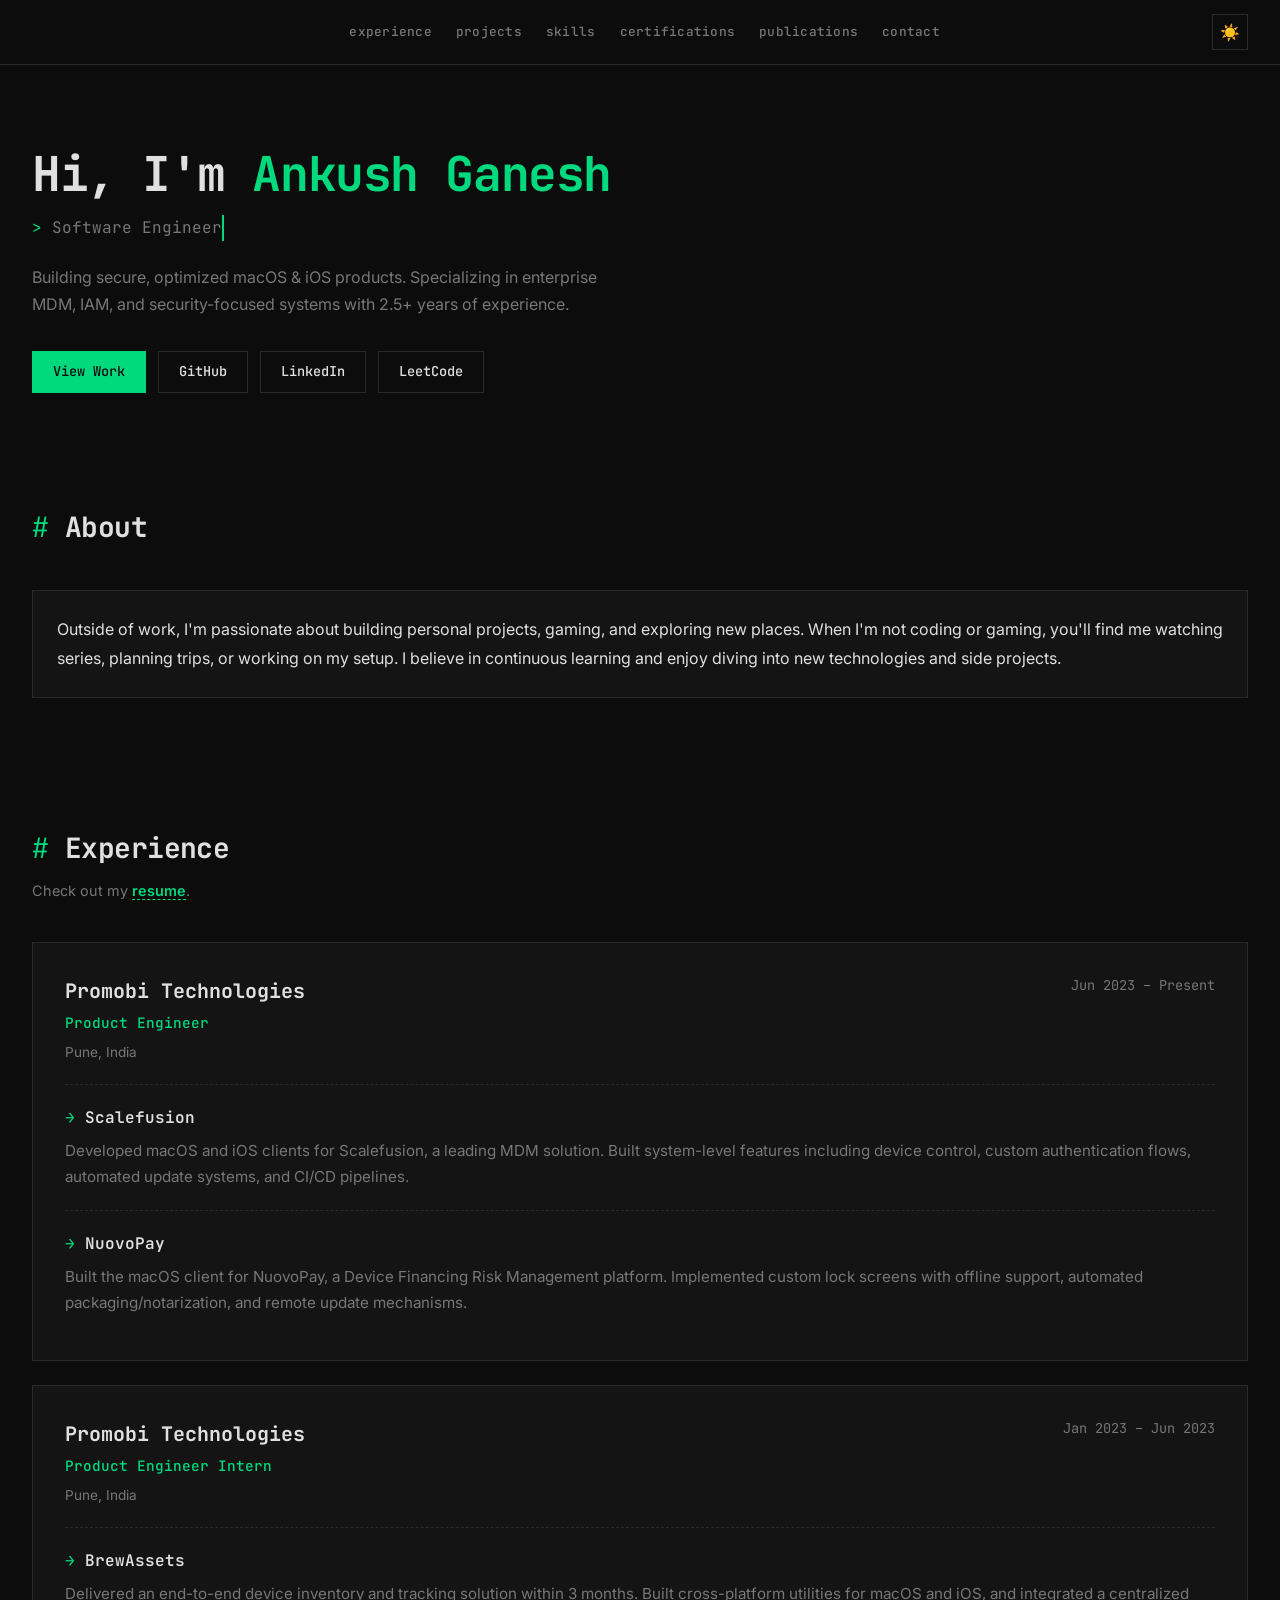
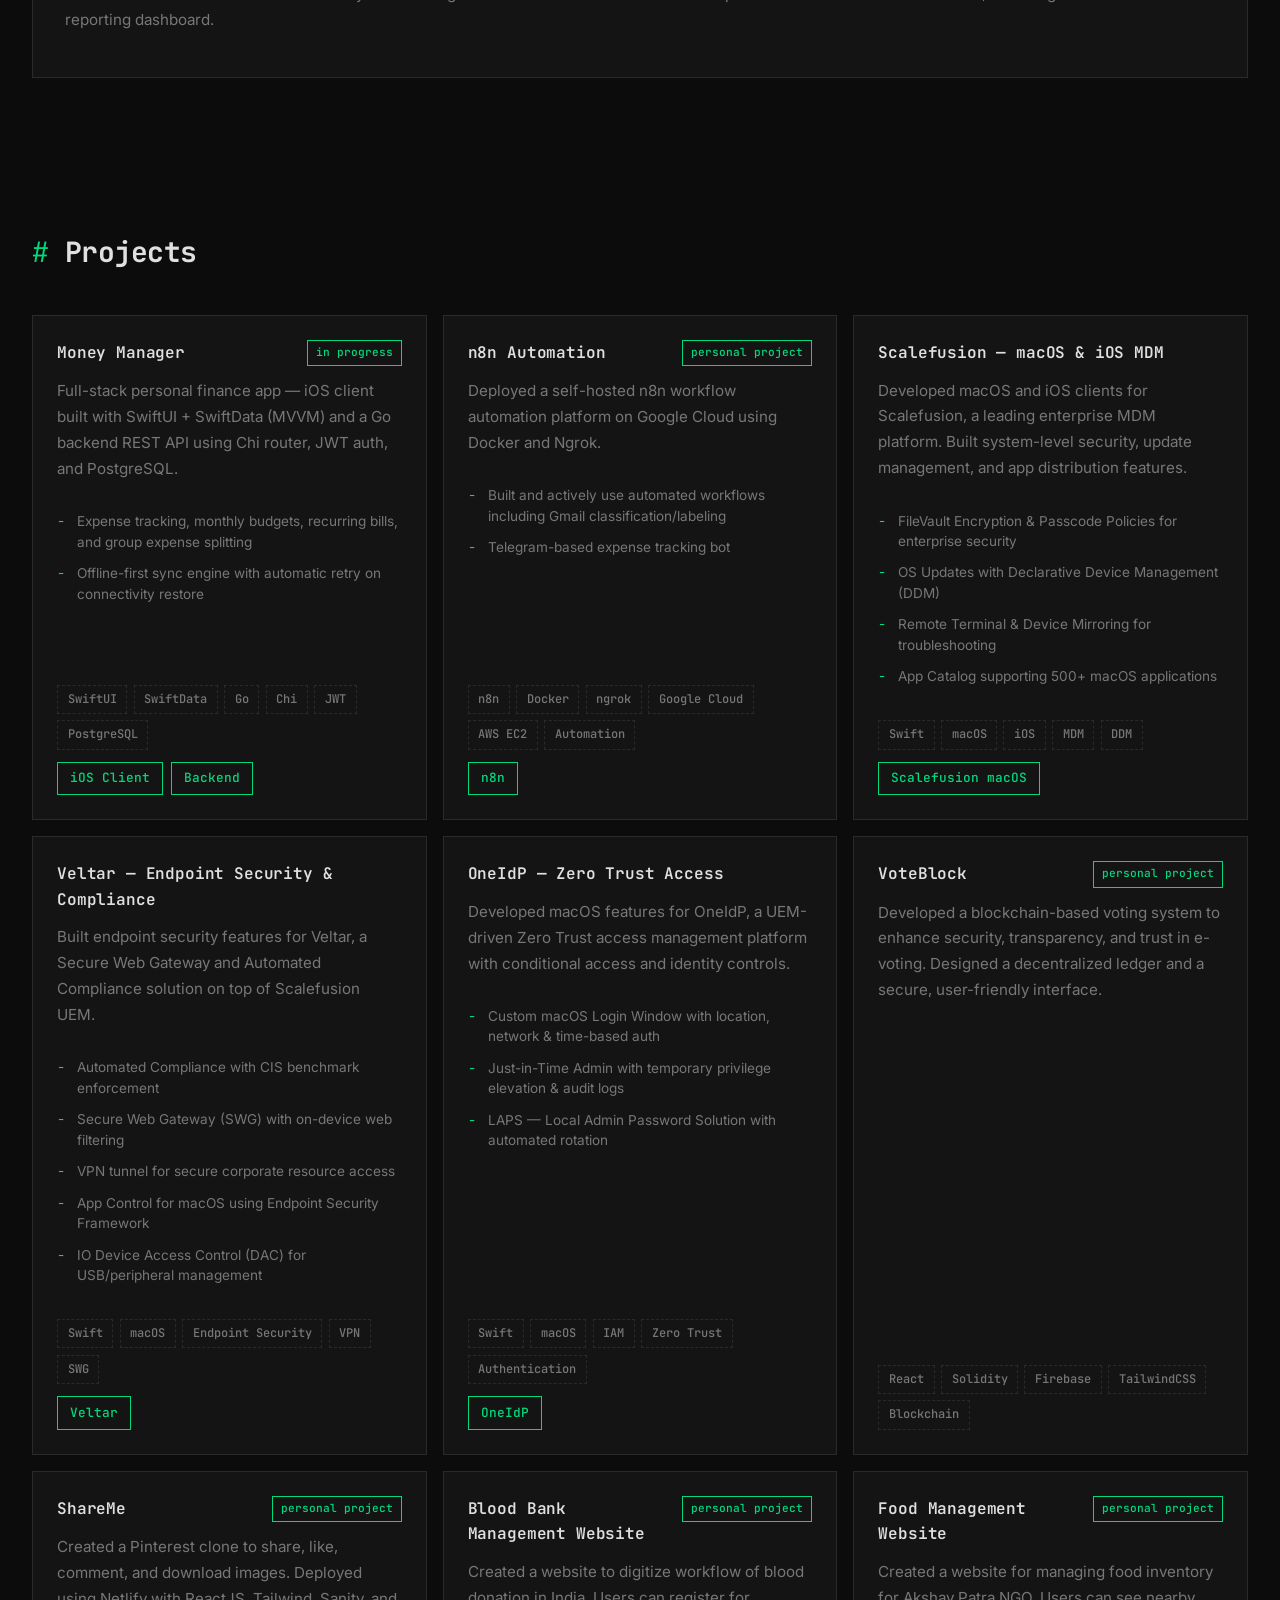
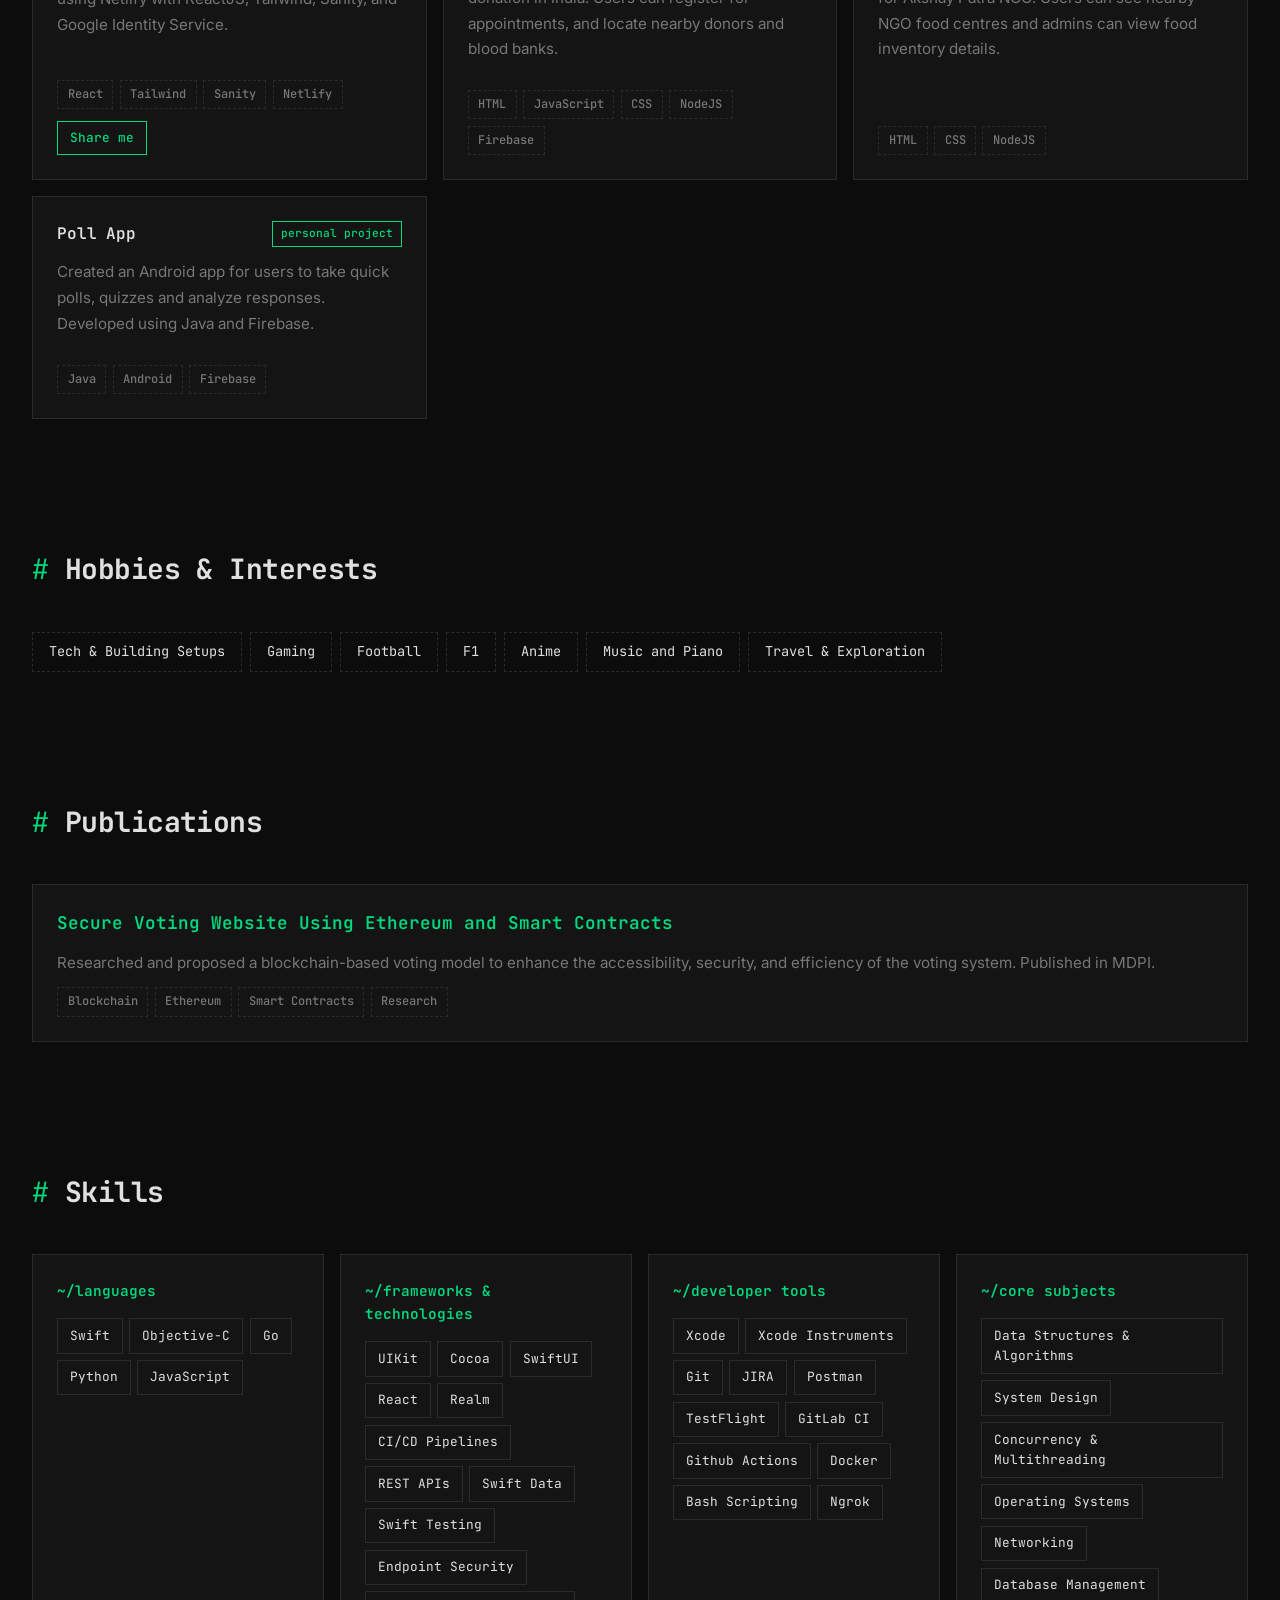
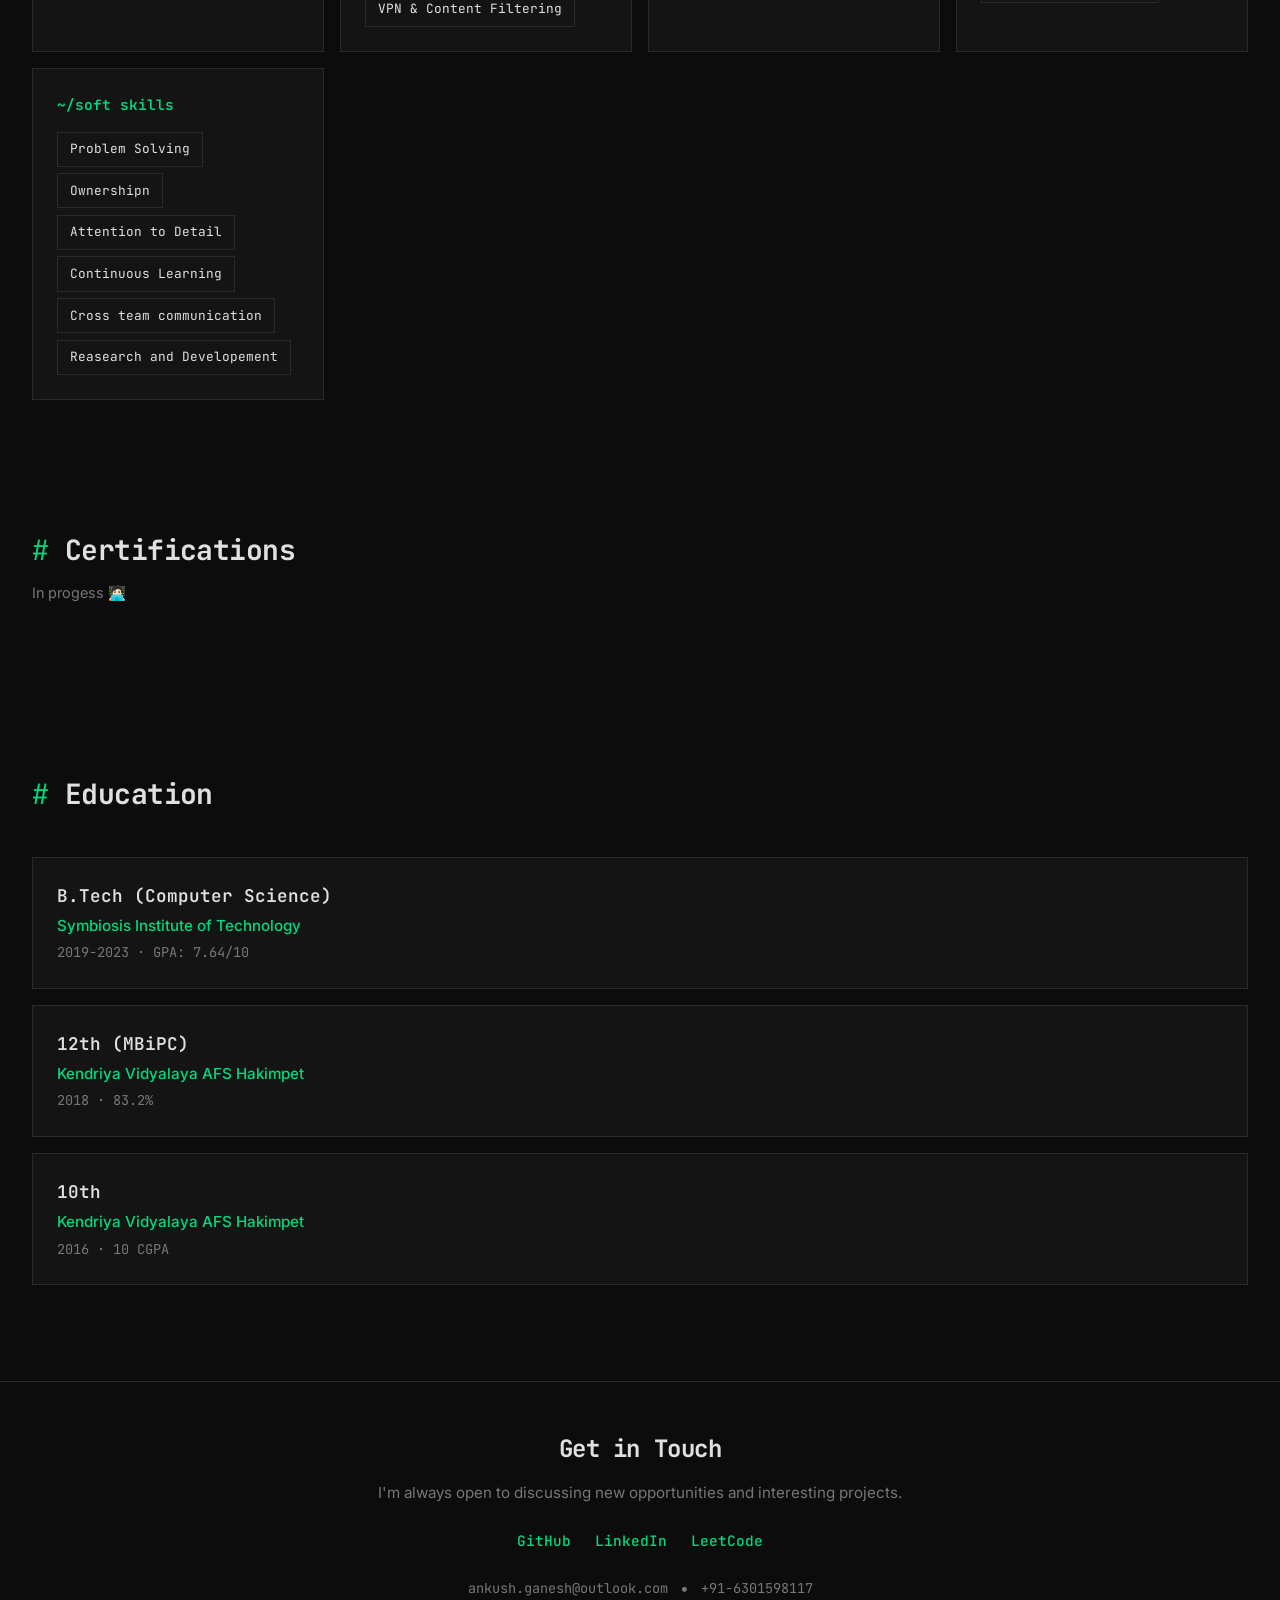
==== commit aaddf4ef: "added shareme link and other minor change" ====
--- a/index.html
+++ b/index.html
@@ -171,7 +171,7 @@
           <span class="tag">Automation</span>
         </div>
         <div class="project-links">
-          <a href="https://ocelot-grown-hound.ngrok-free.app" target="_blank" class="project-link">Website</a>
+          <a href="https://ocelot-grown-hound.ngrok-free.app" target="_blank" class="project-link">n8n</a>
         </div>
       </div>
 
@@ -282,6 +282,9 @@
           <span class="tag">Tailwind</span>
           <span class="tag">Sanity</span>
           <span class="tag">Netlify</span>
+        </div>
+        <div class="project-links">
+          <a href="https://sharemean01ku.netlify.app" target="_blank" class="project-link">Share me</a>
         </div>
       </div>
 
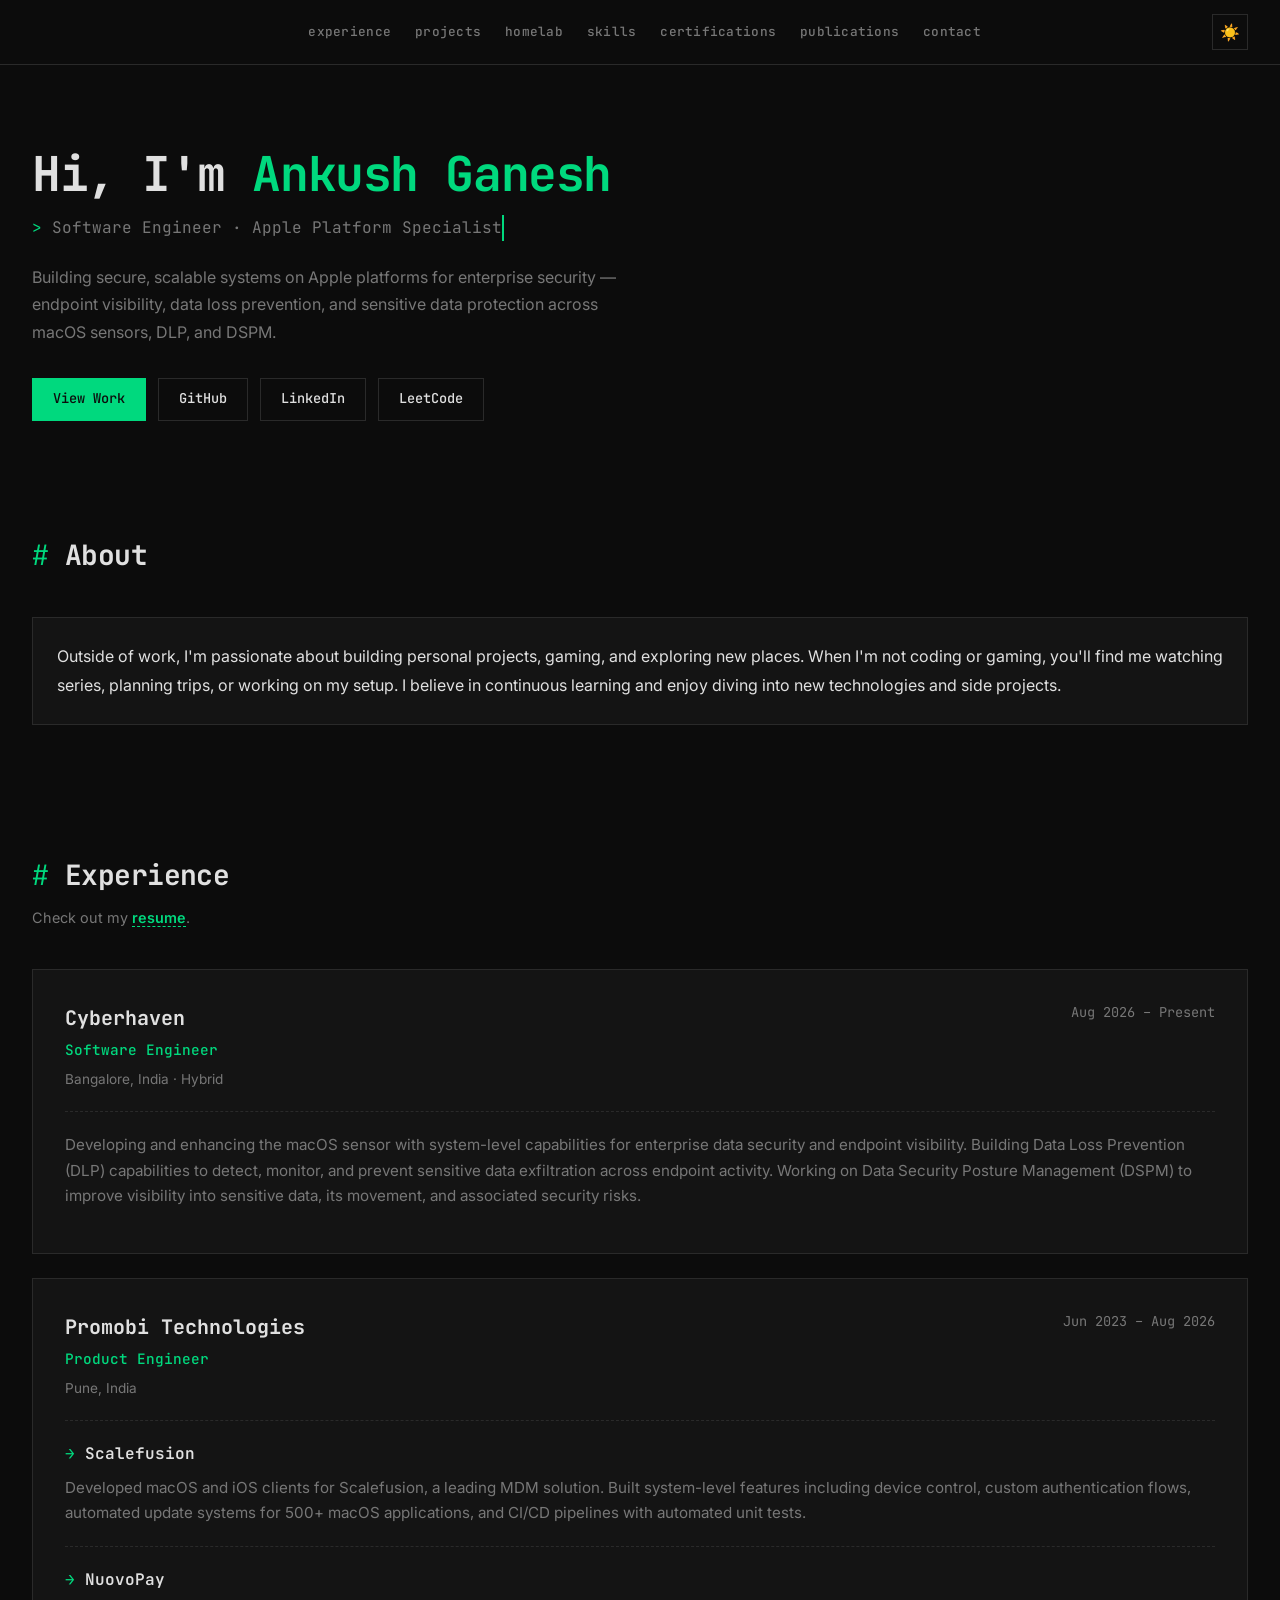
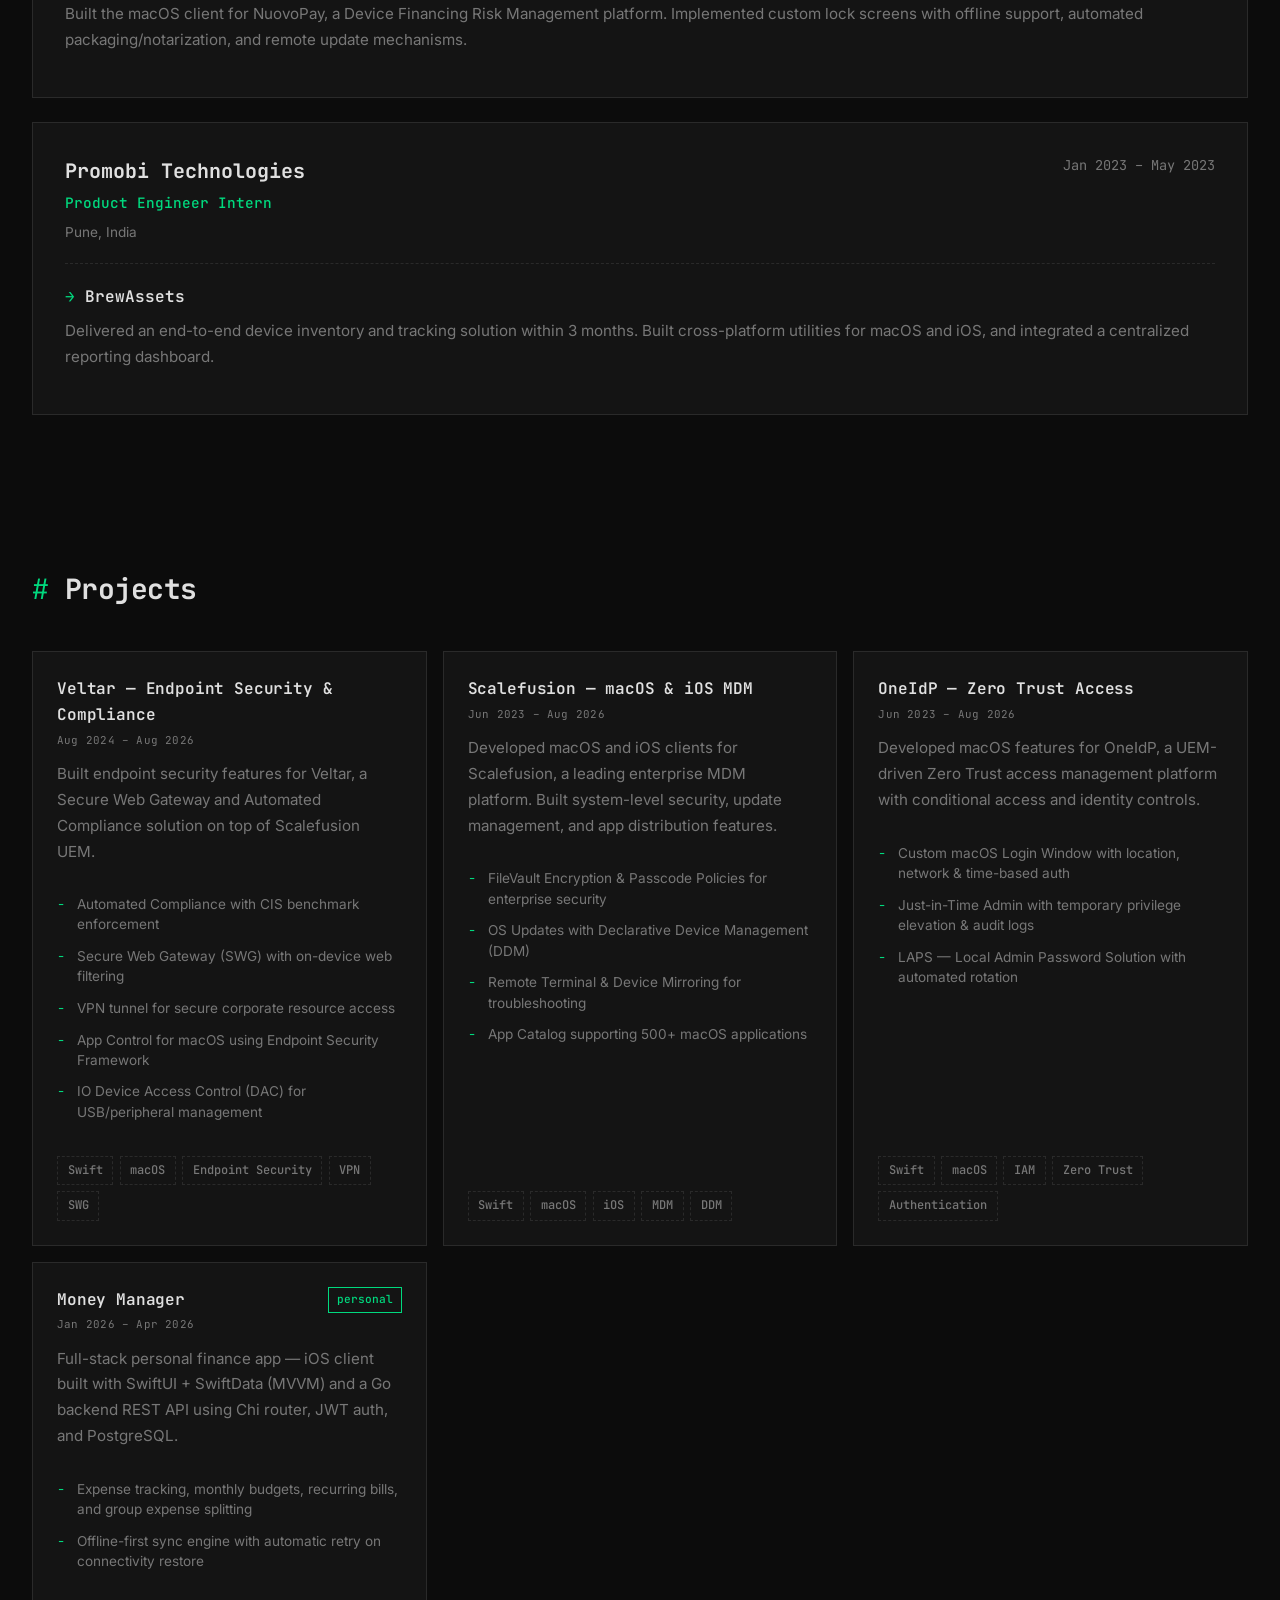
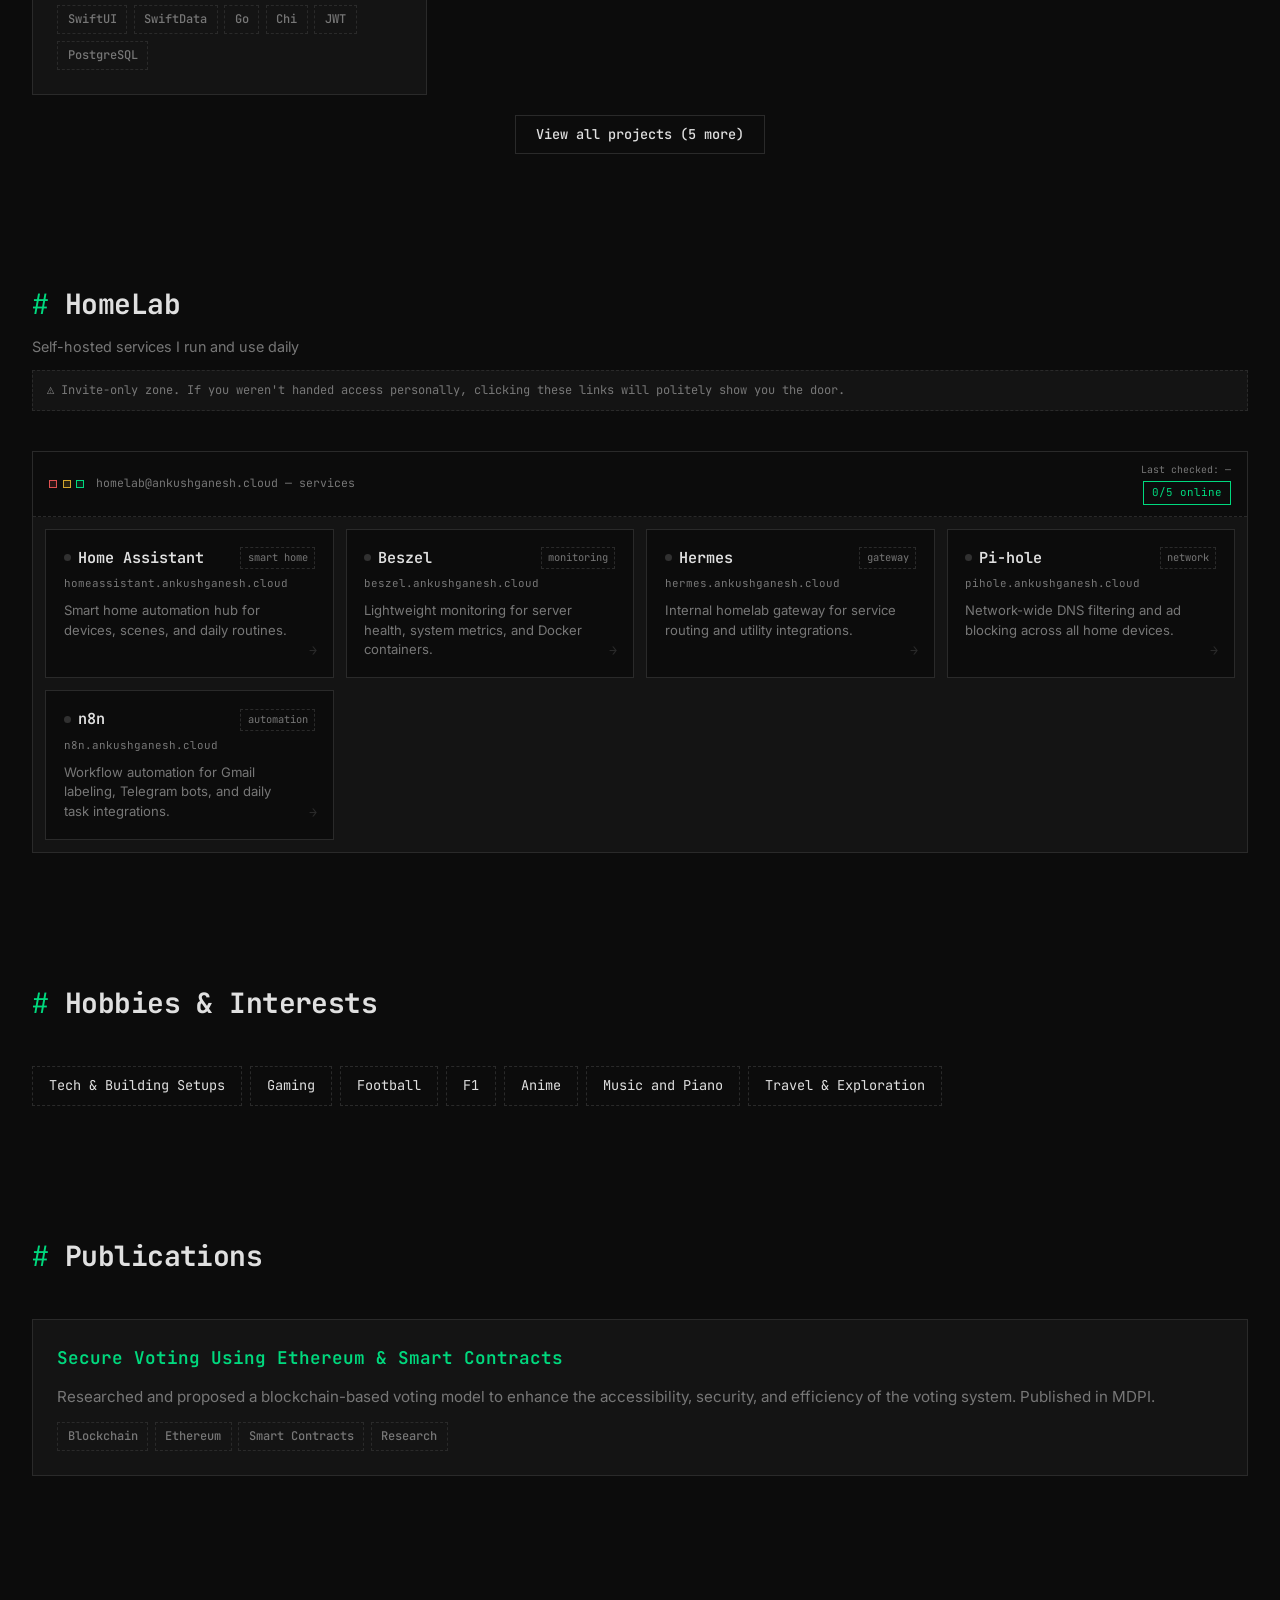
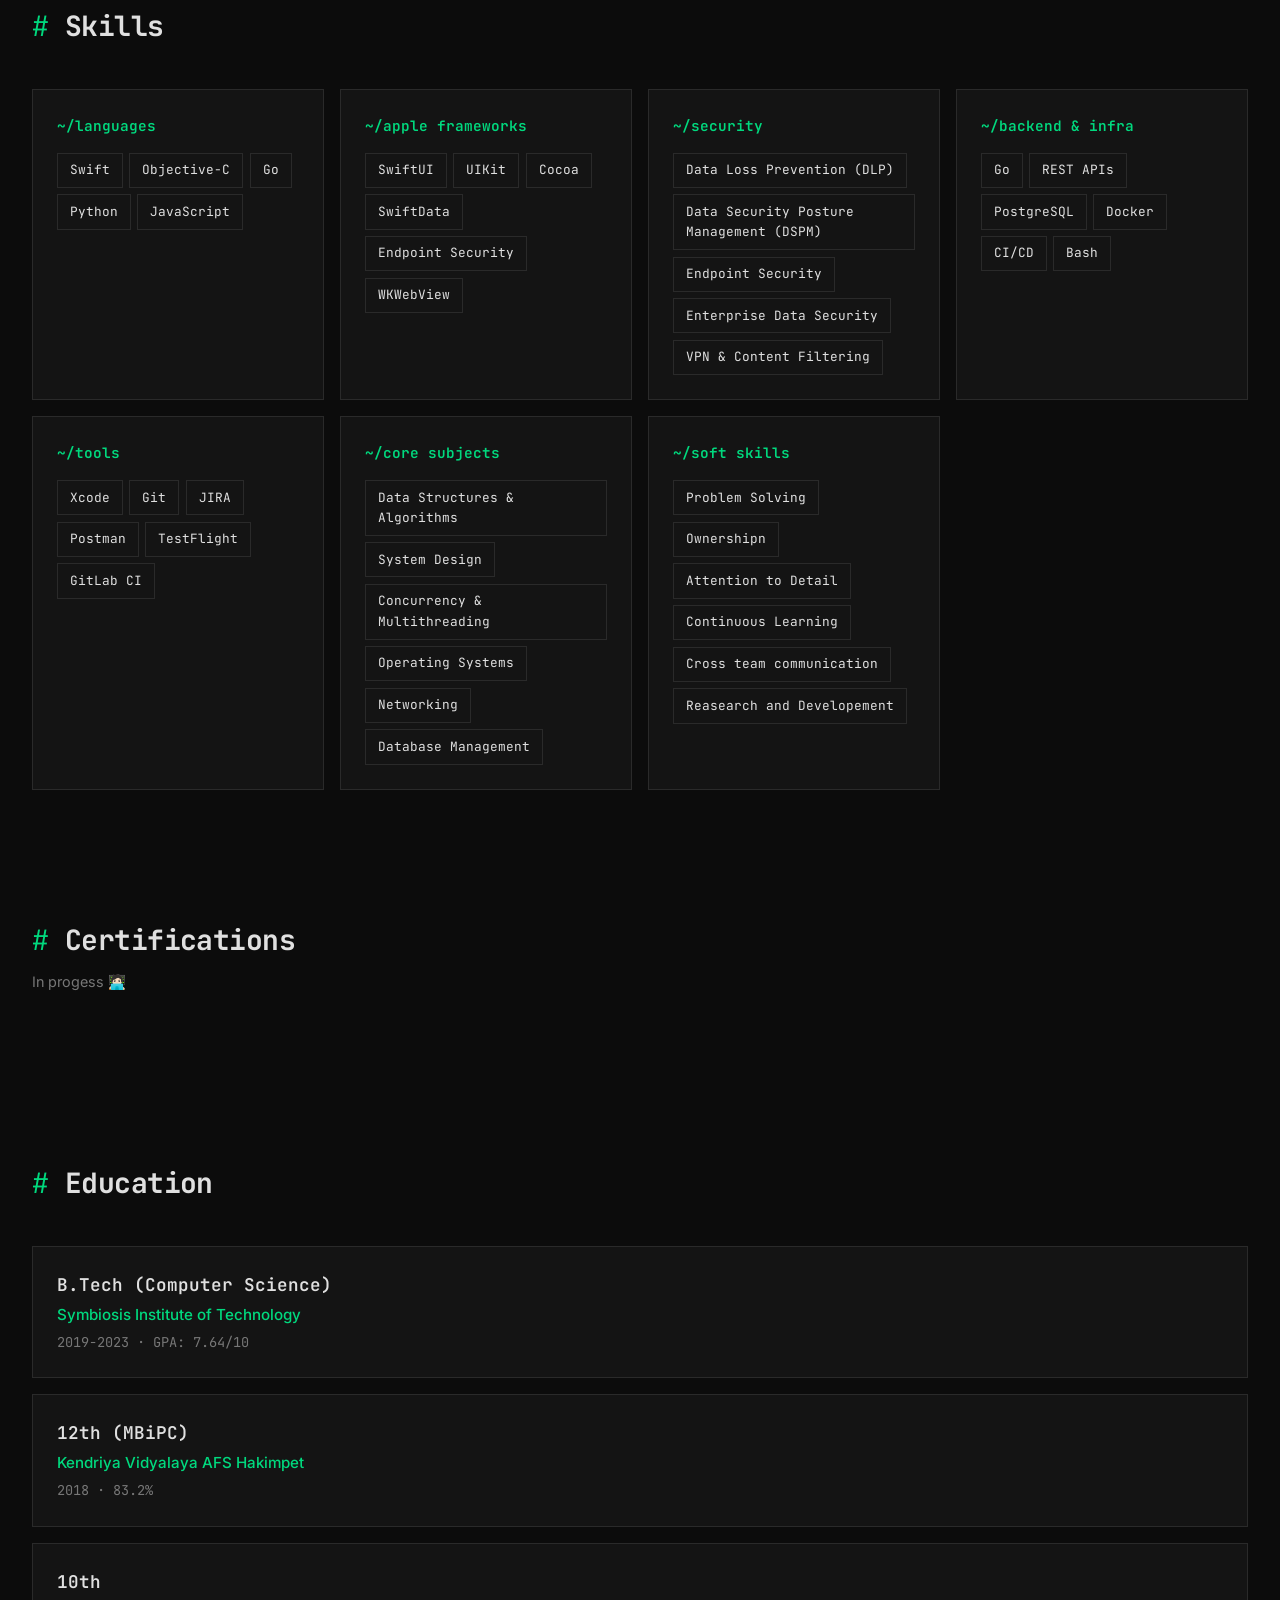
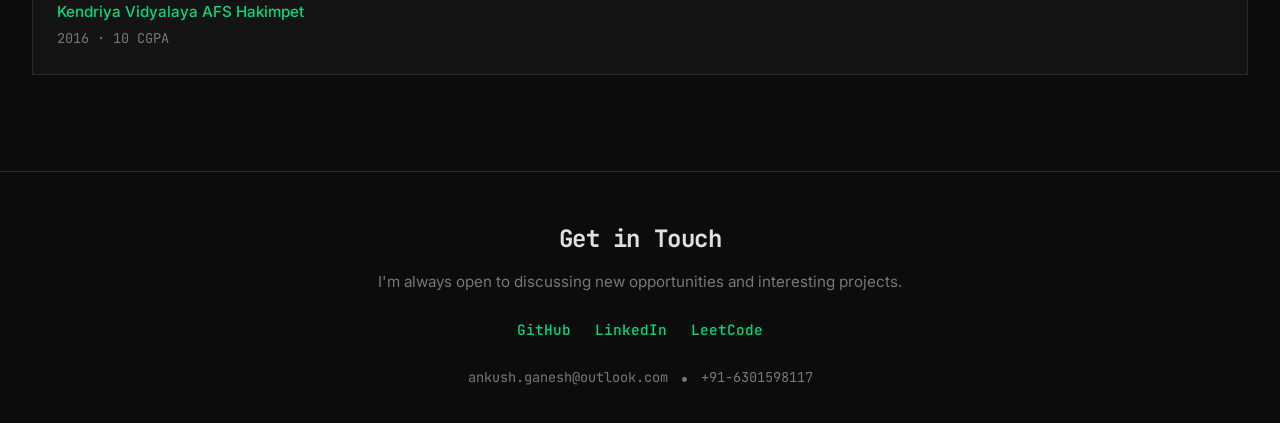
==== commit dac1f427: "Update portfolio with Cyberhaven role, HomeLab section, and project refresh Add live homelab status " ====
--- a/index.html
+++ b/index.html
@@ -17,6 +17,7 @@
       <div class="nav-links">
         <a href="#experience">Experience</a>
         <a href="#projects">Projects</a>
+        <a href="#homelab">HomeLab</a>
         <a href="#skills">Skills</a>
         <a href="#certifications">Certifications</a>
         <a href="#publications">Publications</a>
@@ -32,10 +33,10 @@
   <section class="hero">
     <div class="hero-content">
       <h1>Hi, I'm <span class="highlight">Ankush Ganesh</span></h1>
-      <p class="hero-subtitle">Software Engineer</p>
+      <p class="hero-subtitle">Software Engineer · Apple Platform Specialist</p>
       <p class="hero-description">
-        Building secure, optimized macOS & iOS products. Specializing in enterprise MDM, 
-        IAM, and security-focused systems with 2.5+ years of experience.
+        Building secure, scalable systems on Apple platforms for enterprise security — endpoint visibility, 
+        data loss prevention, and sensitive data protection across macOS sensors, DLP, and DSPM.
       </p>
       <div class="hero-actions">
         <a href="#projects" class="btn btn-primary">View Work</a>
@@ -68,27 +69,48 @@
       <p class="section-subtitle">Check out my <a href="resources/Ankush_Resume_Swift.pdf" target="_blank" class="resume-link" id="resume-link-section">resume</a>.</p>
     </div>
     
-    <!-- Full-time Experience -->
+    <!-- Cyberhaven -->
     <div class="experience-item">
       <div class="experience-header">
         <div>
-          <h3>Promobi Technologies</h3>
+          <h3><a href="https://www.cyberhaven.com" target="_blank" rel="noopener noreferrer" class="experience-company-link">Cyberhaven</a></h3>
+          <p class="experience-role">Software Engineer</p>
+        </div>
+        <span class="experience-date">Aug 2026 – Present</span>
+      </div>
+      <p class="experience-location">Bangalore, India · Hybrid</p>
+
+      <div class="experience-project">
+        <p class="project-description">
+          Developing and enhancing the macOS sensor with system-level capabilities for enterprise data security and endpoint visibility. 
+          Building Data Loss Prevention (DLP) capabilities to detect, monitor, and prevent sensitive data exfiltration across endpoint activity. 
+          Working on Data Security Posture Management (DSPM) to improve visibility into sensitive data, its movement, and associated security risks.
+        </p>
+      </div>
+    </div>
+
+    <!-- Promobi Technologies -->
+    <div class="experience-item">
+      <div class="experience-header">
+        <div>
+          <h3><a href="https://www.promobitech.com/" target="_blank" rel="noopener noreferrer" class="experience-company-link">Promobi Technologies</a></h3>
           <p class="experience-role">Product Engineer</p>
         </div>
-        <span class="experience-date">Jun 2023 – Present</span>
+        <span class="experience-date">Jun 2023 – Aug 2026</span>
       </div>
       <p class="experience-location">Pune, India</p>
       
       <div class="experience-project">
-        <h4>Scalefusion</h4>
+        <h4><a href="https://scalefusion.com" target="_blank" rel="noopener noreferrer" class="experience-company-link">Scalefusion</a></h4>
         <p class="project-description">
           Developed macOS and iOS clients for Scalefusion, a leading MDM solution. Built system-level features including 
-          device control, custom authentication flows, automated update systems, and CI/CD pipelines.
+          device control, custom authentication flows, automated update systems for 500+ macOS applications, and CI/CD pipelines 
+          with automated unit tests.
         </p>
       </div>
 
       <div class="experience-project">
-        <h4>NuovoPay</h4>
+        <h4><a href="https://nuovopay.com" target="_blank" rel="noopener noreferrer" class="experience-company-link">NuovoPay</a></h4>
         <p class="project-description">
           Built the macOS client for NuovoPay, a Device Financing Risk Management platform. Implemented custom lock screens 
           with offline support, automated packaging/notarization, and remote update mechanisms.
@@ -103,7 +125,7 @@
           <h3>Promobi Technologies</h3>
           <p class="experience-role">Product Engineer Intern</p>
         </div>
-        <span class="experience-date">Jan 2023 – Jun 2023</span>
+        <span class="experience-date">Jan 2023 – May 2023</span>
       </div>
       <p class="experience-location">Pune, India</p>
       
@@ -123,86 +145,13 @@
       <h2>Projects</h2>
     </div>
     
-    <div class="projects-grid stagger">
-      <div class="project-card">
+    <div class="projects-grid stagger" id="projects-grid">
+      <div class="project-card" data-end="2026-08" data-start="2024-08">
         <div class="project-header">
-          <h3>Money Manager</h3>
-          <span class="project-badge">In Progress</span>
-        </div>
-        <p class="project-description">
-          Full-stack personal finance app — iOS client built with SwiftUI + SwiftData (MVVM) and a Go backend REST API using Chi router, JWT auth, and PostgreSQL.
-        </p>
-        <ul class="project-features">
-          <li>Expense tracking, monthly budgets, recurring bills, and group expense splitting</li>
-          <li>Offline-first sync engine with automatic retry on connectivity restore</li>
-        </ul>
-        <div class="project-tags">
-          <span class="tag">SwiftUI</span>
-          <span class="tag">SwiftData</span>
-          <span class="tag">Go</span>
-          <span class="tag">Chi</span>
-          <span class="tag">JWT</span>
-          <span class="tag">PostgreSQL</span>
-        </div>
-        <div class="project-links">
-          <a href="https://github.com/AN01KU/Money-Manager-iOS" target="_blank" class="project-link">iOS Client</a>
-          <a href="https://github.com/AN01KU/Money-Manager" target="_blank" class="project-link">Backend</a>
-        </div>
-      </div>
-
-      <div class="project-card">
-        <div class="project-header">
-          <h3>n8n Automation</h3>
-          <span class="project-badge">Personal Project</span>
-        </div>
-        <p class="project-description">
-          Deployed a self-hosted n8n workflow automation platform on Google Cloud using Docker and Ngrok.
-        </p>
-        <ul class="project-features">
-          <li>Built and actively use automated workflows including Gmail classification/labeling</li>
-          <li>Telegram-based expense tracking bot</li>
-        </ul>
-        <div class="project-tags">
-          <span class="tag">n8n</span>
-          <span class="tag">Docker</span>
-          <span class="tag">ngrok</span>
-          <span class="tag">Google Cloud</span>
-          <span class="tag">AWS EC2</span>
-          <span class="tag">Automation</span>
-        </div>
-        <div class="project-links">
-          <a href="https://ocelot-grown-hound.ngrok-free.app" target="_blank" class="project-link">n8n</a>
-        </div>
-      </div>
-
-      <div class="project-card">
-        <div class="project-header">
-          <h3>Scalefusion — macOS & iOS MDM</h3>
-        </div>
-        <p class="project-description">
-          Developed macOS and iOS clients for Scalefusion, a leading enterprise MDM platform. Built system-level security, update management, and app distribution features.
-        </p>
-        <ul class="project-features">
-          <li>FileVault Encryption & Passcode Policies for enterprise security</li>
-          <li>OS Updates with Declarative Device Management (DDM)</li>
-          <li>Remote Terminal & Device Mirroring for troubleshooting</li>
-          <li>App Catalog supporting 500+ macOS applications</li>
-        </ul>
-        <div class="project-tags">
-          <span class="tag">Swift</span>
-          <span class="tag">macOS</span>
-          <span class="tag">iOS</span>
-          <span class="tag">MDM</span>
-          <span class="tag">DDM</span>
-        </div>
-        <div class="project-links">
-          <a href="https://scalefusion.com/macos-management-solution" target="_blank" class="project-link">Scalefusion macOS</a>
-        </div>
-      </div>
-
-      <div class="project-card">
-        <div class="project-header">
-          <h3>Veltar — Endpoint Security & Compliance</h3>
+          <div class="project-title-group">
+            <h3><a href="https://scalefusion.com/products/veltar" target="_blank" rel="noopener noreferrer" class="project-title-link">Veltar — Endpoint Security & Compliance</a></h3>
+            <p class="project-timeline">Aug 2024 – Aug 2026</p>
+          </div>
         </div>
         <p class="project-description">
           Built endpoint security features for Veltar, a Secure Web Gateway and Automated Compliance solution on top of Scalefusion UEM.
@@ -221,14 +170,39 @@
           <span class="tag">VPN</span>
           <span class="tag">SWG</span>
         </div>
-        <div class="project-links">
-          <a href="https://scalefusion.com/products/veltar" target="_blank" class="project-link">Veltar</a>
-        </div>
-      </div>
-
-      <div class="project-card">
+      </div>
+
+      <div class="project-card" data-end="2026-08" data-start="2023-06">
         <div class="project-header">
-          <h3>OneIdP — Zero Trust Access</h3>
+          <div class="project-title-group">
+            <h3><a href="https://scalefusion.com/macos-management-solution" target="_blank" rel="noopener noreferrer" class="project-title-link">Scalefusion — macOS & iOS MDM</a></h3>
+            <p class="project-timeline">Jun 2023 – Aug 2026</p>
+          </div>
+        </div>
+        <p class="project-description">
+          Developed macOS and iOS clients for Scalefusion, a leading enterprise MDM platform. Built system-level security, update management, and app distribution features.
+        </p>
+        <ul class="project-features">
+          <li>FileVault Encryption & Passcode Policies for enterprise security</li>
+          <li>OS Updates with Declarative Device Management (DDM)</li>
+          <li>Remote Terminal & Device Mirroring for troubleshooting</li>
+          <li>App Catalog supporting 500+ macOS applications</li>
+        </ul>
+        <div class="project-tags">
+          <span class="tag">Swift</span>
+          <span class="tag">macOS</span>
+          <span class="tag">iOS</span>
+          <span class="tag">MDM</span>
+          <span class="tag">DDM</span>
+        </div>
+      </div>
+
+      <div class="project-card" data-end="2026-08" data-start="2023-06">
+        <div class="project-header">
+          <div class="project-title-group">
+            <h3><a href="https://scalefusion.com/products/oneidp" target="_blank" rel="noopener noreferrer" class="project-title-link">OneIdP — Zero Trust Access</a></h3>
+            <p class="project-timeline">Jun 2023 – Aug 2026</p>
+          </div>
         </div>
         <p class="project-description">
           Developed macOS features for OneIdP, a UEM-driven Zero Trust access management platform with conditional access and identity controls.
@@ -245,15 +219,40 @@
           <span class="tag">Zero Trust</span>
           <span class="tag">Authentication</span>
         </div>
-        <div class="project-links">
-          <a href="https://scalefusion.com/products/oneidp" target="_blank" class="project-link">OneIdP</a>
-        </div>
-      </div>
-
-      <div class="project-card">
+      </div>
+
+      <div class="project-card" data-end="2026-04" data-start="2026-01">
         <div class="project-header">
-          <h3>VoteBlock</h3>
-          <span class="project-badge">Personal Project</span>
+          <div class="project-title-group">
+            <h3><a href="https://github.com/AN01KU/Money-Manager-iOS" target="_blank" rel="noopener noreferrer" class="project-title-link">Money Manager</a></h3>
+            <p class="project-timeline">Jan 2026 – Apr 2026</p>
+          </div>
+          <span class="project-badge">Personal</span>
+        </div>
+        <p class="project-description">
+          Full-stack personal finance app — iOS client built with SwiftUI + SwiftData (MVVM) and a Go backend REST API using Chi router, JWT auth, and PostgreSQL.
+        </p>
+        <ul class="project-features">
+          <li>Expense tracking, monthly budgets, recurring bills, and group expense splitting</li>
+          <li>Offline-first sync engine with automatic retry on connectivity restore</li>
+        </ul>
+        <div class="project-tags">
+          <span class="tag">SwiftUI</span>
+          <span class="tag">SwiftData</span>
+          <span class="tag">Go</span>
+          <span class="tag">Chi</span>
+          <span class="tag">JWT</span>
+          <span class="tag">PostgreSQL</span>
+        </div>
+      </div>
+
+      <div class="project-card project-card--extra" data-end="2022-11" data-start="2022-11">
+        <div class="project-header">
+          <div class="project-title-group">
+            <h3><a href="https://github.com/AN01KU/VoteBlock-app" target="_blank" rel="noopener noreferrer" class="project-title-link">VoteBlock</a></h3>
+            <p class="project-timeline">Nov 2022</p>
+          </div>
+          <span class="project-badge">Personal</span>
         </div>
         <p class="project-description">
           Developed a blockchain-based voting system to enhance security, transparency, and trust in e-voting. 
@@ -268,10 +267,13 @@
         </div>
       </div>
 
-      <div class="project-card">
+      <div class="project-card project-card--extra" data-end="2022-10" data-start="2022-10">
         <div class="project-header">
-          <h3>ShareMe</h3>
-          <span class="project-badge">Personal Project</span>
+          <div class="project-title-group">
+            <h3><a href="https://github.com/AN01KU/ShareMe" target="_blank" rel="noopener noreferrer" class="project-title-link">ShareMe</a></h3>
+            <p class="project-timeline">Oct 2022</p>
+          </div>
+          <span class="project-badge">Personal</span>
         </div>
         <p class="project-description">
           Created a Pinterest clone to share, like, comment, and download images. 
@@ -283,15 +285,15 @@
           <span class="tag">Sanity</span>
           <span class="tag">Netlify</span>
         </div>
-        <div class="project-links">
-          <a href="https://sharemean01ku.netlify.app" target="_blank" class="project-link">Share me</a>
-        </div>
-      </div>
-
-      <div class="project-card">
+      </div>
+
+      <div class="project-card project-card--extra" data-end="2022-07" data-start="2022-07">
         <div class="project-header">
-          <h3>Blood Bank Management Website</h3>
-          <span class="project-badge">Personal Project</span>
+          <div class="project-title-group">
+            <h3><a href="https://github.com/AN01KU/Blood-bank" target="_blank" rel="noopener noreferrer" class="project-title-link">Blood Bank Management Website</a></h3>
+            <p class="project-timeline">Jul 2022</p>
+          </div>
+          <span class="project-badge">Personal</span>
         </div>
         <p class="project-description">
           Created a website to digitize workflow of blood donation in India. Users can register for appointments, 
@@ -306,10 +308,13 @@
         </div>
       </div>
 
-      <div class="project-card">
+      <div class="project-card project-card--extra" data-end="2022-07" data-start="2022-07">
         <div class="project-header">
-          <h3>Food Management Website</h3>
-          <span class="project-badge">Personal Project</span>
+          <div class="project-title-group">
+            <h3><a href="https://github.com/AN01KU/Foodbucks" target="_blank" rel="noopener noreferrer" class="project-title-link">Food Management Website</a></h3>
+            <p class="project-timeline">Jul 2022</p>
+          </div>
+          <span class="project-badge">Personal</span>
         </div>
         <p class="project-description">
           Created a website for managing food inventory for Akshay Patra NGO. Users can see nearby NGO food centres 
@@ -322,10 +327,13 @@
         </div>
       </div>
 
-      <div class="project-card">
+      <div class="project-card project-card--extra" data-end="2022-02" data-start="2022-02">
         <div class="project-header">
-          <h3>Poll App</h3>
-          <span class="project-badge">Personal Project</span>
+          <div class="project-title-group">
+            <h3><a href="https://github.com/AN01KU/POLL-APP" target="_blank" rel="noopener noreferrer" class="project-title-link">Poll App</a></h3>
+            <p class="project-timeline">Feb 2022</p>
+          </div>
+          <span class="project-badge">Personal</span>
         </div>
         <p class="project-description">
           Created an Android app for users to take quick polls, quizzes and analyze responses. 
@@ -338,6 +346,101 @@
         </div>
       </div>
 
+    </div>
+
+    <div class="projects-toggle-wrap">
+      <button type="button" id="projects-toggle" class="btn btn-secondary projects-toggle" aria-expanded="false">
+        View all projects (5 more)
+      </button>
+    </div>
+  </section>
+
+  <!-- HOMELAB -->
+  <section id="homelab" class="section fade-in">
+    <div class="section-header">
+      <h2>HomeLab</h2>
+      <p class="section-subtitle">Self-hosted services I run and use daily</p>
+      <p class="homelab-notice">⚠️ Invite-only zone. If you weren't handed access personally, clicking these links will politely show you the door.</p>
+    </div>
+
+    <div class="homelab-panel">
+      <div class="homelab-terminal-bar">
+        <div class="homelab-terminal-dots" aria-hidden="true">
+          <span></span><span></span><span></span>
+        </div>
+        <span class="homelab-terminal-title">homelab@ankushganesh.cloud — services</span>
+        <div class="homelab-bar-meta">
+          <span class="homelab-last-checked" id="homelab-last-checked">Last checked: —</span>
+          <span class="homelab-count-pill" id="homelab-count-pill">checking…</span>
+        </div>
+      </div>
+
+      <div class="homelab-grid stagger">
+        <a href="https://homeassistant.ankushganesh.cloud" target="_blank" rel="noopener noreferrer" class="homelab-card" data-service="homeassistant">
+          <div class="homelab-card-header">
+            <h3 class="homelab-name">
+              <span class="homelab-status-dot" data-status="unknown" aria-label="Status unknown"></span>
+              Home Assistant
+            </h3>
+            <span class="homelab-tag">smart home</span>
+          </div>
+          <p class="homelab-url">homeassistant.ankushganesh.cloud</p>
+          <p class="homelab-desc">Smart home automation hub for devices, scenes, and daily routines.</p>
+          <span class="homelab-arrow" aria-hidden="true">→</span>
+        </a>
+
+        <a href="https://beszel.ankushganesh.cloud" target="_blank" rel="noopener noreferrer" class="homelab-card" data-service="beszel">
+          <div class="homelab-card-header">
+            <h3 class="homelab-name">
+              <span class="homelab-status-dot" data-status="unknown" aria-label="Status unknown"></span>
+              Beszel
+            </h3>
+            <span class="homelab-tag">monitoring</span>
+          </div>
+          <p class="homelab-url">beszel.ankushganesh.cloud</p>
+          <p class="homelab-desc">Lightweight monitoring for server health, system metrics, and Docker containers.</p>
+          <span class="homelab-arrow" aria-hidden="true">→</span>
+        </a>
+
+        <a href="https://hermes.ankushganesh.cloud" target="_blank" rel="noopener noreferrer" class="homelab-card" data-service="hermes">
+          <div class="homelab-card-header">
+            <h3 class="homelab-name">
+              <span class="homelab-status-dot" data-status="unknown" aria-label="Status unknown"></span>
+              Hermes
+            </h3>
+            <span class="homelab-tag">gateway</span>
+          </div>
+          <p class="homelab-url">hermes.ankushganesh.cloud</p>
+          <p class="homelab-desc">Internal homelab gateway for service routing and utility integrations.</p>
+          <span class="homelab-arrow" aria-hidden="true">→</span>
+        </a>
+
+        <a href="https://pihole.ankushganesh.cloud/admin/login" target="_blank" rel="noopener noreferrer" class="homelab-card" data-service="pihole">
+          <div class="homelab-card-header">
+            <h3 class="homelab-name">
+              <span class="homelab-status-dot" data-status="unknown" aria-label="Status unknown"></span>
+              Pi-hole
+            </h3>
+            <span class="homelab-tag">network</span>
+          </div>
+          <p class="homelab-url">pihole.ankushganesh.cloud</p>
+          <p class="homelab-desc">Network-wide DNS filtering and ad blocking across all home devices.</p>
+          <span class="homelab-arrow" aria-hidden="true">→</span>
+        </a>
+
+        <a href="https://n8n.ankushganesh.cloud" target="_blank" rel="noopener noreferrer" class="homelab-card" data-service="n8n">
+          <div class="homelab-card-header">
+            <h3 class="homelab-name">
+              <span class="homelab-status-dot" data-status="unknown" aria-label="Status unknown"></span>
+              n8n
+            </h3>
+            <span class="homelab-tag">automation</span>
+          </div>
+          <p class="homelab-url">n8n.ankushganesh.cloud</p>
+          <p class="homelab-desc">Workflow automation for Gmail labeling, Telegram bots, and daily task integrations.</p>
+          <span class="homelab-arrow" aria-hidden="true">→</span>
+        </a>
+      </div>
     </div>
   </section>
 
@@ -399,7 +502,7 @@
     <div class="publication-item">
       <h3>
         <a href="https://www.mdpi.com/2571-5577/6/4/70" target="_blank" class="publication-link">
-          Secure Voting Website Using Ethereum and Smart Contracts
+          Secure Voting Using Ethereum & Smart Contracts
         </a>
       </h3>
       <p class="publication-description">
@@ -434,37 +537,49 @@
       </div>
 
       <div class="skill-category">
-        <h3>Frameworks & Technologies</h3>
+        <h3>Apple Frameworks</h3>
         <div class="skill-tags">
+          <span class="skill-tag">SwiftUI</span>
           <span class="skill-tag">UIKit</span>
           <span class="skill-tag">Cocoa</span>
-          <span class="skill-tag">SwiftUI</span>
-          <span class="skill-tag">React</span>
-          <span class="skill-tag">Realm</span>
-          <span class="skill-tag">CI/CD Pipelines</span>
+          <span class="skill-tag">SwiftData</span>
+          <span class="skill-tag">Endpoint Security</span>
+          <span class="skill-tag">WKWebView</span>
+        </div>
+      </div>
+
+      <div class="skill-category">
+        <h3>Security</h3>
+        <div class="skill-tags">
+          <span class="skill-tag">Data Loss Prevention (DLP)</span>
+          <span class="skill-tag">Data Security Posture Management (DSPM)</span>
+          <span class="skill-tag">Endpoint Security</span>
+          <span class="skill-tag">Enterprise Data Security</span>
+          <span class="skill-tag">VPN & Content Filtering</span>
+        </div>
+      </div>
+
+      <div class="skill-category">
+        <h3>Backend & Infra</h3>
+        <div class="skill-tags">
+          <span class="skill-tag">Go</span>
           <span class="skill-tag">REST APIs</span>
-          <span class="skill-tag">Swift Data</span>
-          <span class="skill-tag">Swift Testing</span>
-          <span class="skill-tag">Endpoint Security</span>
-          <span class="skill-tag">VPN & Content Filtering</span>
-  
+          <span class="skill-tag">PostgreSQL</span>
+          <span class="skill-tag">Docker</span>
+          <span class="skill-tag">CI/CD</span>
+          <span class="skill-tag">Bash</span>
         </div>
       </div>
 
       <div class="skill-category">
-        <h3>Developer Tools</h3>
+        <h3>Tools</h3>
         <div class="skill-tags">
           <span class="skill-tag">Xcode</span>
-          <span class="skill-tag">Xcode Instruments</span>
           <span class="skill-tag">Git</span>
           <span class="skill-tag">JIRA</span>
           <span class="skill-tag">Postman</span>
           <span class="skill-tag">TestFlight</span>
           <span class="skill-tag">GitLab CI</span>
-          <span class="skill-tag">Github Actions</span>
-          <span class="skill-tag">Docker</span>
-          <span class="skill-tag">Bash Scripting</span>
-          <span class="skill-tag">Ngrok</span>
         </div>
       </div>
 
@@ -586,6 +701,93 @@
     }, { threshold: 0.1 });
 
     document.querySelectorAll('.fade-in, .stagger').forEach(el => observer.observe(el));
+
+    // Projects sort & toggle
+    (function initProjects() {
+      const grid = document.getElementById('projects-grid');
+      const toggle = document.getElementById('projects-toggle');
+      const toggleWrap = document.querySelector('.projects-toggle-wrap');
+      if (!grid) return;
+
+      const cards = [...grid.querySelectorAll('.project-card')];
+      cards.sort((a, b) => {
+        const endDiff = b.dataset.end.localeCompare(a.dataset.end);
+        if (endDiff !== 0) return endDiff;
+        return (b.dataset.start || '').localeCompare(a.dataset.start || '');
+      });
+      cards.forEach(card => grid.appendChild(card));
+
+      const extraCards = grid.querySelectorAll('.project-card--extra');
+      const extraCount = extraCards.length;
+
+      if (!toggle || extraCount === 0) {
+        toggleWrap?.classList.add('is-hidden');
+        return;
+      }
+
+      const setExpanded = (expanded) => {
+        grid.classList.toggle('is-expanded', expanded);
+        toggle.setAttribute('aria-expanded', String(expanded));
+        toggle.textContent = expanded ? 'Show fewer' : `View all projects (${extraCount} more)`;
+      };
+
+      toggle.addEventListener('click', () => {
+        setExpanded(!grid.classList.contains('is-expanded'));
+      });
+    })();
+
+    // Homelab status
+    async function loadHomelabStatus() {
+      const pill = document.getElementById('homelab-count-pill');
+      const lastChecked = document.getElementById('homelab-last-checked');
+
+      try {
+        const response = await fetch(`resources/homelab-status.json?ts=${Date.now()}`);
+        if (!response.ok) throw new Error('Status file unavailable');
+
+        const data = await response.json();
+        const services = data.services || {};
+        const entries = Object.entries(services);
+        let onlineCount = 0;
+
+        entries.forEach(([id, service]) => {
+          const card = document.querySelector(`.homelab-card[data-service="${id}"]`);
+          if (!card) return;
+
+          const dot = card.querySelector('.homelab-status-dot');
+          if (!dot) return;
+
+          const status = service.status || 'unknown';
+          dot.dataset.status = status;
+          dot.setAttribute('aria-label', `Status: ${status}`);
+
+          if (status === 'online') onlineCount += 1;
+        });
+
+        if (pill) {
+          pill.textContent = `${onlineCount}/${entries.length} online`;
+          pill.classList.add('is-live');
+        }
+
+        if (lastChecked) {
+          if (data.updatedAt) {
+            const checkedDate = new Date(data.updatedAt);
+            lastChecked.textContent = `Last checked: ${checkedDate.toLocaleString(undefined, {
+              dateStyle: 'medium',
+              timeStyle: 'short'
+            })}`;
+          } else {
+            lastChecked.textContent = 'Last checked: —';
+          }
+        }
+      } catch (error) {
+        if (pill) pill.textContent = 'status unavailable';
+        if (lastChecked) lastChecked.textContent = 'Last checked: unavailable';
+        console.warn('Homelab status unavailable:', error);
+      }
+    }
+
+    loadHomelabStatus();
 
     // Setup images code (commented out - uncomment when setup section is enabled)
     /*
--- a/styles.css
+++ b/styles.css
@@ -373,6 +373,18 @@
   margin-bottom: 0.25rem;
 }
 
+.experience-company-link {
+  color: inherit;
+  text-decoration: none;
+  border-bottom: 1px solid transparent;
+  transition: border-color 0.2s ease, color 0.2s ease;
+}
+
+.experience-company-link:hover {
+  color: var(--text);
+  border-bottom-color: var(--border);
+}
+
 .experience-role {
   font-family: var(--mono);
   font-size: 0.9rem;
@@ -476,6 +488,24 @@
   border-color: var(--accent);
 }
 
+.project-card--extra {
+  display: none;
+}
+
+.projects-grid.is-expanded .project-card--extra {
+  display: flex;
+}
+
+.projects-toggle-wrap {
+  display: flex;
+  justify-content: center;
+  margin-top: 1.25rem;
+}
+
+.projects-toggle-wrap.is-hidden {
+  display: none;
+}
+
 .project-header {
   display: flex;
   justify-content: space-between;
@@ -484,6 +514,11 @@
   gap: 0.75rem;
 }
 
+.project-title-group {
+  flex: 1;
+  min-width: 0;
+}
+
 .project-header h3 {
   font-family: var(--mono);
   font-size: 1rem;
@@ -495,6 +530,22 @@
 }
 
 .project-card:hover .project-header h3 {
+  color: var(--accent);
+}
+
+.project-title-link {
+  color: inherit;
+  text-decoration: none;
+  border-bottom: 1px solid transparent;
+  transition: border-color 0.2s ease, color 0.2s ease;
+}
+
+.project-title-link:hover {
+  color: inherit;
+  border-bottom-color: var(--border);
+}
+
+.project-card:hover .project-header h3 .project-title-link {
   color: var(--accent);
 }
 
@@ -560,8 +611,8 @@
 
 .project-links {
   display: flex;
+  flex-wrap: wrap;
   gap: 0.5rem;
-  margin-top: 0.75rem;
 }
 
 .project-link {
@@ -578,6 +629,254 @@
 .project-link:hover {
   background: var(--accent);
   color: var(--bg);
+}
+
+.project-timeline {
+  margin: 0.25rem 0 0;
+  font-family: var(--mono);
+  font-size: 0.68rem;
+  font-weight: 400;
+  color: var(--text-muted);
+  letter-spacing: 0.02em;
+}
+
+/* HOMELAB */
+.homelab-notice {
+  margin-top: 0.75rem;
+  padding: 0.65rem 0.85rem;
+  font-family: var(--mono);
+  font-size: 0.75rem;
+  line-height: 1.5;
+  color: var(--text-muted);
+  border: 1px dashed var(--border);
+  background: var(--bg-secondary);
+}
+
+.homelab-panel {
+  border: 1px solid var(--border);
+  background: var(--bg-secondary);
+  overflow: hidden;
+}
+
+.homelab-terminal-bar {
+  display: flex;
+  align-items: center;
+  gap: 0.75rem;
+  padding: 0.65rem 1rem;
+  border-bottom: 1px dashed var(--border);
+  background: var(--bg);
+  flex-wrap: wrap;
+}
+
+.homelab-terminal-dots {
+  display: flex;
+  gap: 0.35rem;
+}
+
+.homelab-terminal-dots span {
+  width: 8px;
+  height: 8px;
+  border: 1px solid var(--border);
+  background: var(--bg-secondary);
+}
+
+.homelab-terminal-dots span:first-child {
+  border-color: #e05252;
+  background: rgba(224, 82, 82, 0.15);
+}
+
+.homelab-terminal-dots span:nth-child(2) {
+  border-color: #d4a72c;
+  background: rgba(212, 167, 44, 0.15);
+}
+
+.homelab-terminal-dots span:nth-child(3) {
+  border-color: var(--accent);
+  background: rgba(0, 217, 126, 0.1);
+}
+
+.homelab-terminal-title {
+  font-family: var(--mono);
+  font-size: 0.72rem;
+  color: var(--text-muted);
+  flex: 1;
+  min-width: 0;
+  white-space: nowrap;
+  overflow: hidden;
+  text-overflow: ellipsis;
+}
+
+.homelab-bar-meta {
+  display: flex;
+  flex-direction: column;
+  align-items: flex-end;
+  gap: 0.2rem;
+  margin-left: auto;
+}
+
+.homelab-last-checked {
+  font-family: var(--mono);
+  font-size: 0.62rem;
+  color: var(--text-muted);
+  white-space: nowrap;
+}
+
+.homelab-count-pill {
+  font-family: var(--mono);
+  font-size: 0.68rem;
+  color: var(--text-muted);
+  border: 1px dashed var(--border);
+  padding: 0.15rem 0.5rem;
+  white-space: nowrap;
+}
+
+.homelab-count-pill.is-live {
+  color: var(--accent);
+  border-color: var(--accent);
+  border-style: solid;
+}
+
+.homelab-grid {
+  display: grid;
+  grid-template-columns: repeat(auto-fill, minmax(260px, 1fr));
+  gap: 0.75rem;
+  padding: 0.75rem;
+}
+
+.homelab-card {
+  position: relative;
+  display: block;
+  background: var(--bg);
+  border: 1px solid var(--border);
+  padding: 1rem 1.1rem 1.1rem;
+  text-decoration: none;
+  color: inherit;
+  transition: border-color 0.2s ease, transform 0.2s ease;
+  overflow: hidden;
+}
+
+.homelab-card::before {
+  content: '';
+  position: absolute;
+  left: 0;
+  top: 0;
+  bottom: 0;
+  width: 2px;
+  background: var(--accent);
+  transform: scaleY(0);
+  transform-origin: bottom;
+  transition: transform 0.2s ease;
+}
+
+.homelab-card:hover {
+  border-color: var(--accent);
+  transform: translateY(-2px);
+}
+
+.homelab-card:hover::before {
+  transform: scaleY(1);
+  transform-origin: top;
+}
+
+.homelab-card-header {
+  display: flex;
+  justify-content: space-between;
+  align-items: center;
+  gap: 0.75rem;
+  margin-bottom: 0.35rem;
+}
+
+.homelab-tag {
+  font-family: var(--mono);
+  font-size: 0.65rem;
+  color: var(--text-muted);
+  border: 1px dashed var(--border);
+  padding: 0.1rem 0.4rem;
+  text-transform: lowercase;
+  flex-shrink: 0;
+}
+
+.homelab-card:hover .homelab-tag {
+  border-color: var(--accent);
+  color: var(--accent);
+  border-style: solid;
+}
+
+.homelab-name {
+  display: flex;
+  align-items: center;
+  gap: 0.45rem;
+  font-family: var(--mono);
+  font-size: 0.95rem;
+  font-weight: 600;
+  color: var(--text);
+  margin: 0;
+  transition: color 0.2s ease;
+}
+
+.homelab-status-dot {
+  width: 7px;
+  height: 7px;
+  border-radius: 50%;
+  flex-shrink: 0;
+  background: var(--text-muted);
+  opacity: 0.35;
+  transition: background 0.2s ease, opacity 0.2s ease, box-shadow 0.2s ease;
+}
+
+.homelab-status-dot[data-status="online"] {
+  background: var(--accent);
+  opacity: 1;
+  box-shadow: 0 0 6px rgba(0, 217, 126, 0.4);
+}
+
+[data-theme="light"] .homelab-status-dot[data-status="online"] {
+  box-shadow: 0 0 6px rgba(22, 163, 74, 0.35);
+}
+
+.homelab-status-dot[data-status="offline"] {
+  background: #e05252;
+  opacity: 1;
+  box-shadow: none;
+}
+
+.homelab-status-dot[data-status="unknown"] {
+  background: var(--text-muted);
+  opacity: 0.35;
+}
+
+.homelab-card:hover .homelab-name {
+  color: var(--accent);
+}
+
+.homelab-url {
+  font-family: var(--mono);
+  font-size: 0.68rem;
+  color: var(--text-muted);
+  margin: 0 0 0.5rem;
+}
+
+.homelab-desc {
+  font-size: 0.82rem;
+  color: var(--text-muted);
+  line-height: 1.5;
+  margin: 0;
+  padding-right: 1.25rem;
+}
+
+.homelab-arrow {
+  position: absolute;
+  right: 1rem;
+  bottom: 1rem;
+  font-family: var(--mono);
+  font-size: 0.85rem;
+  color: var(--border);
+  transition: color 0.2s ease, transform 0.2s ease;
+}
+
+.homelab-card:hover .homelab-arrow {
+  color: var(--accent);
+  transform: translateX(3px);
 }
 
 /* SKILLS */
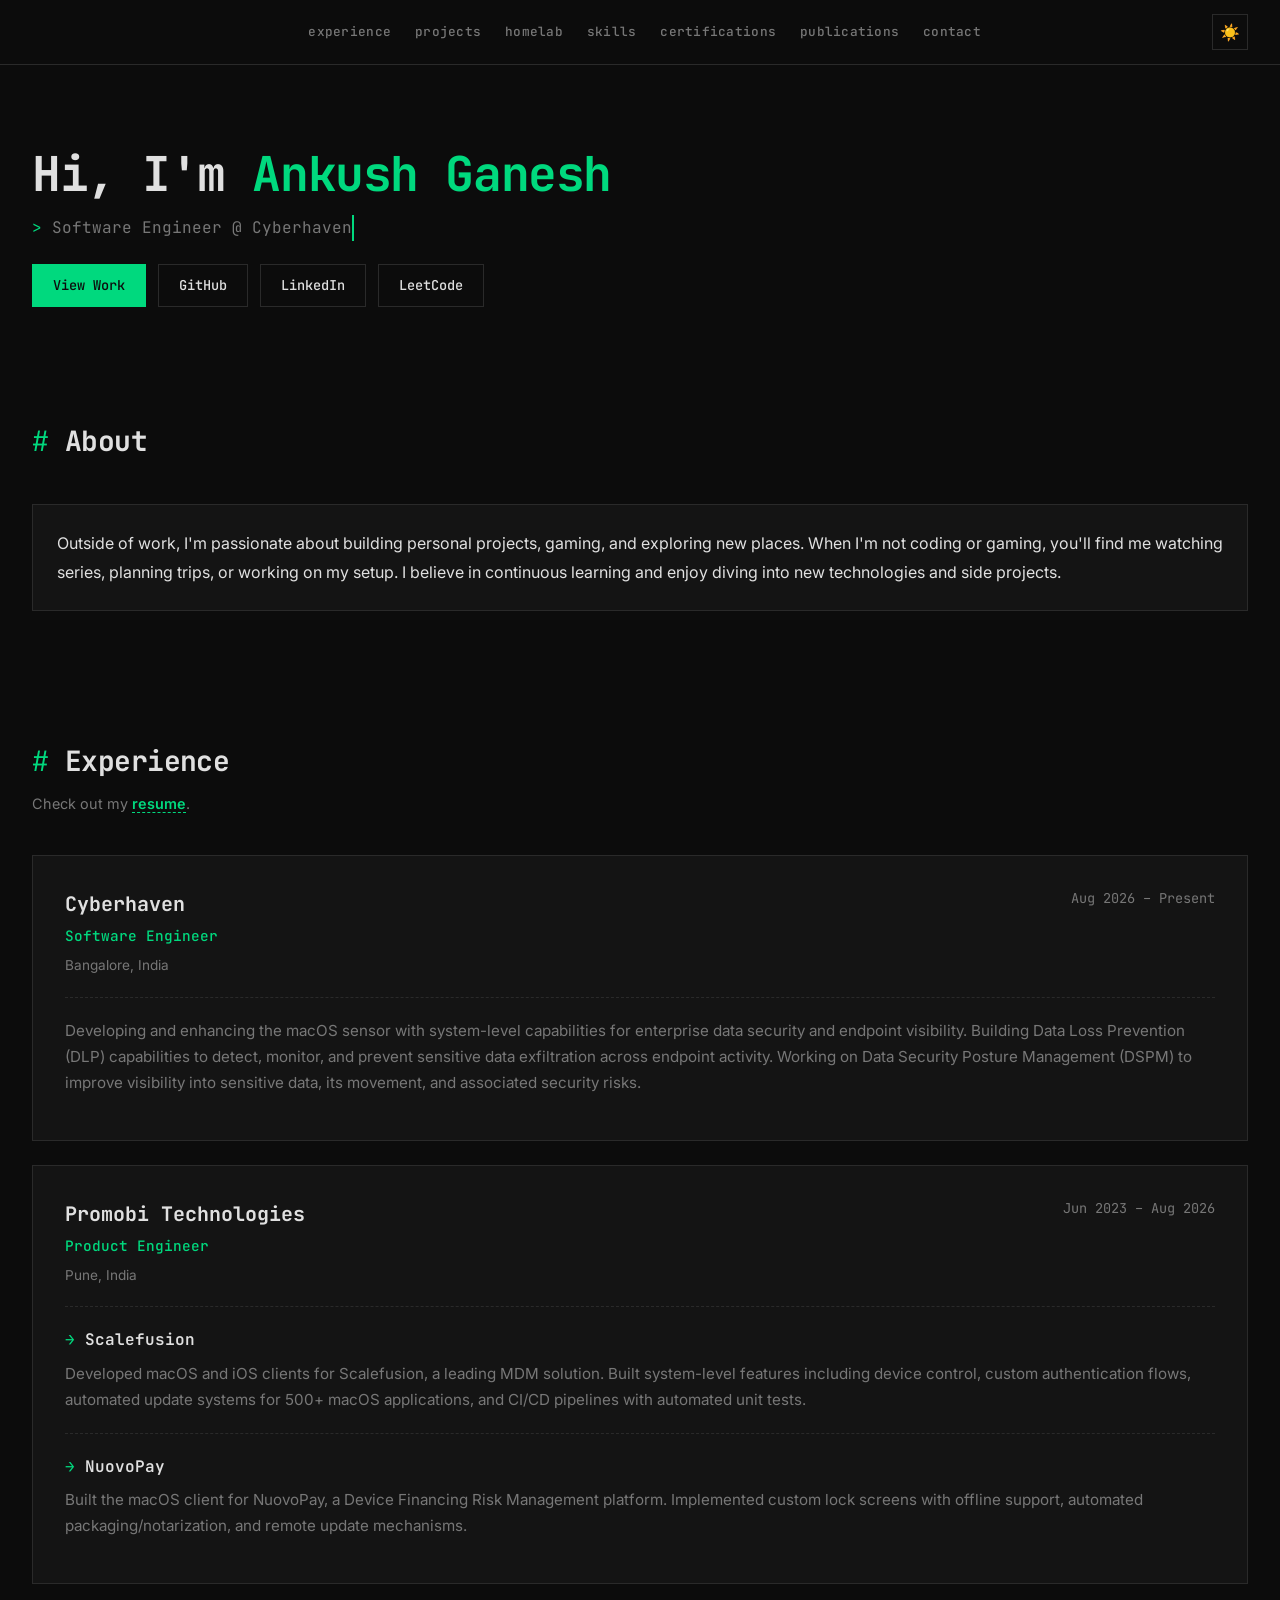
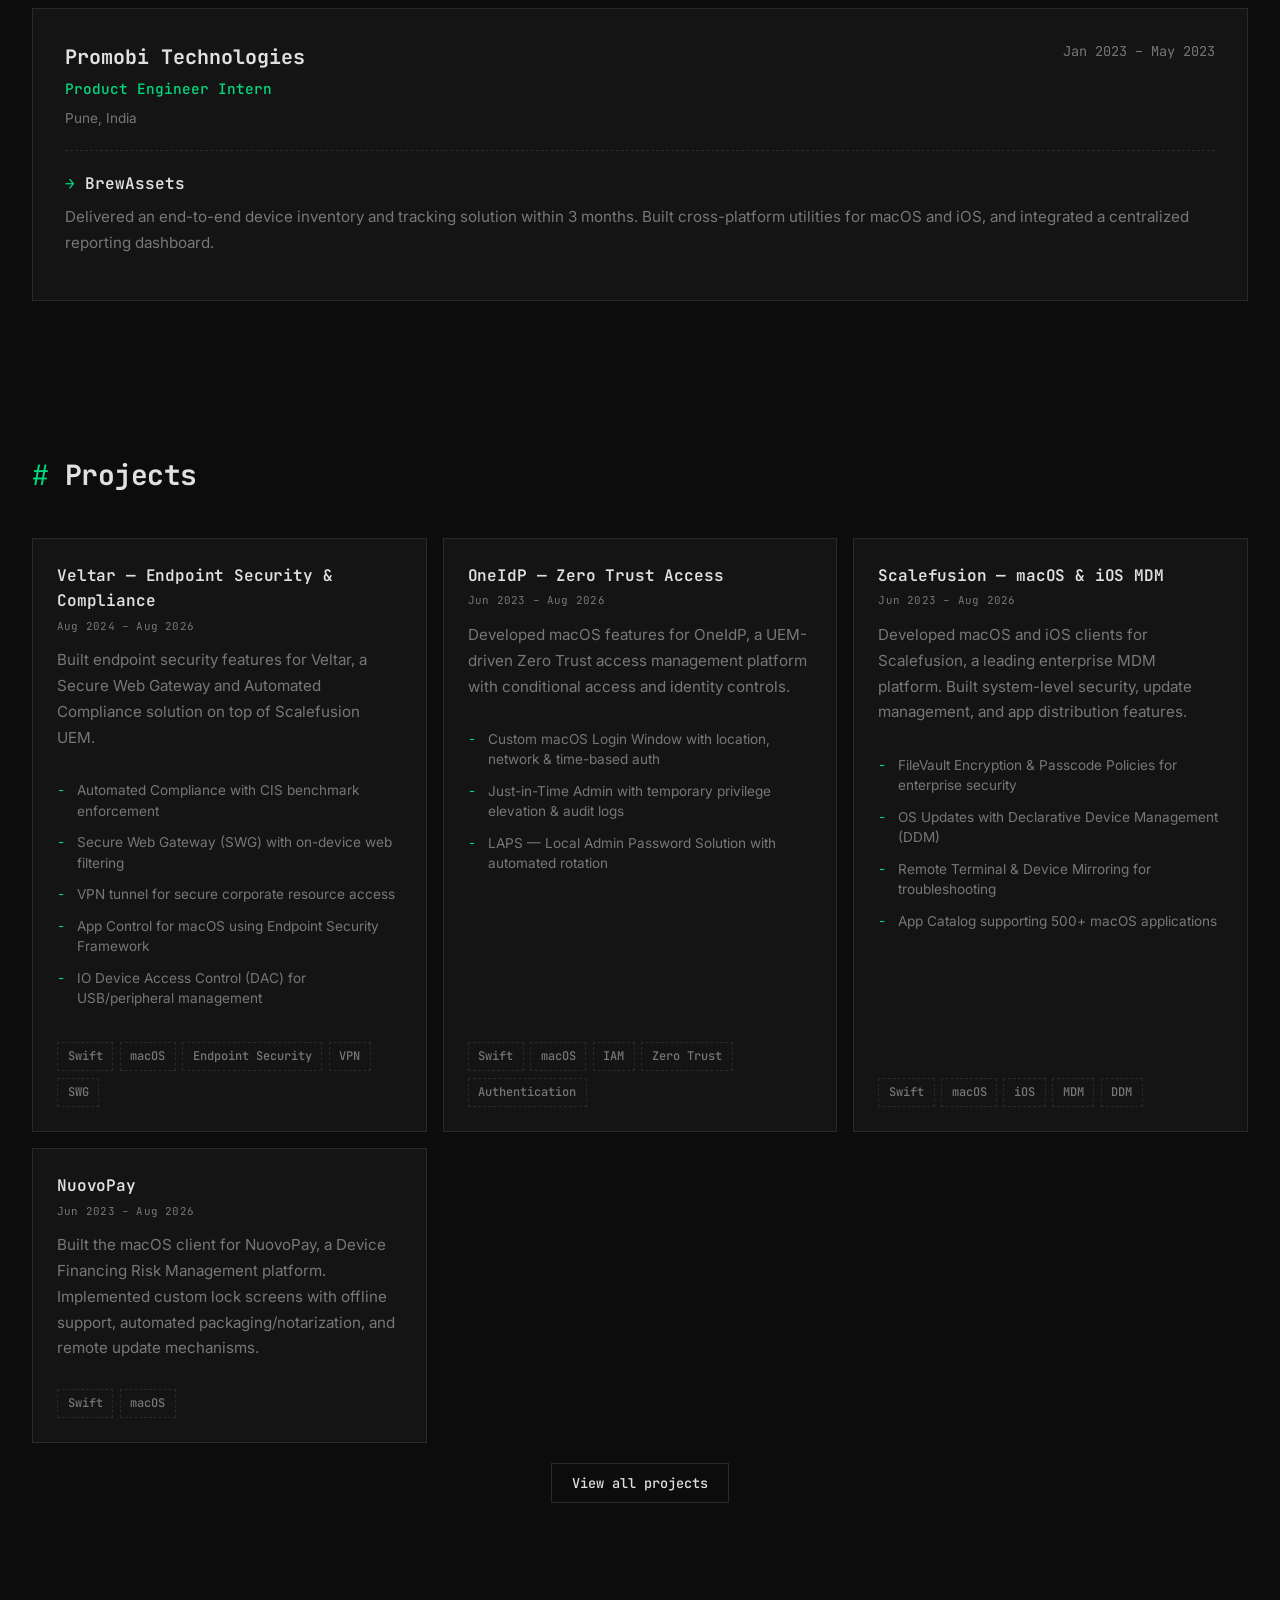
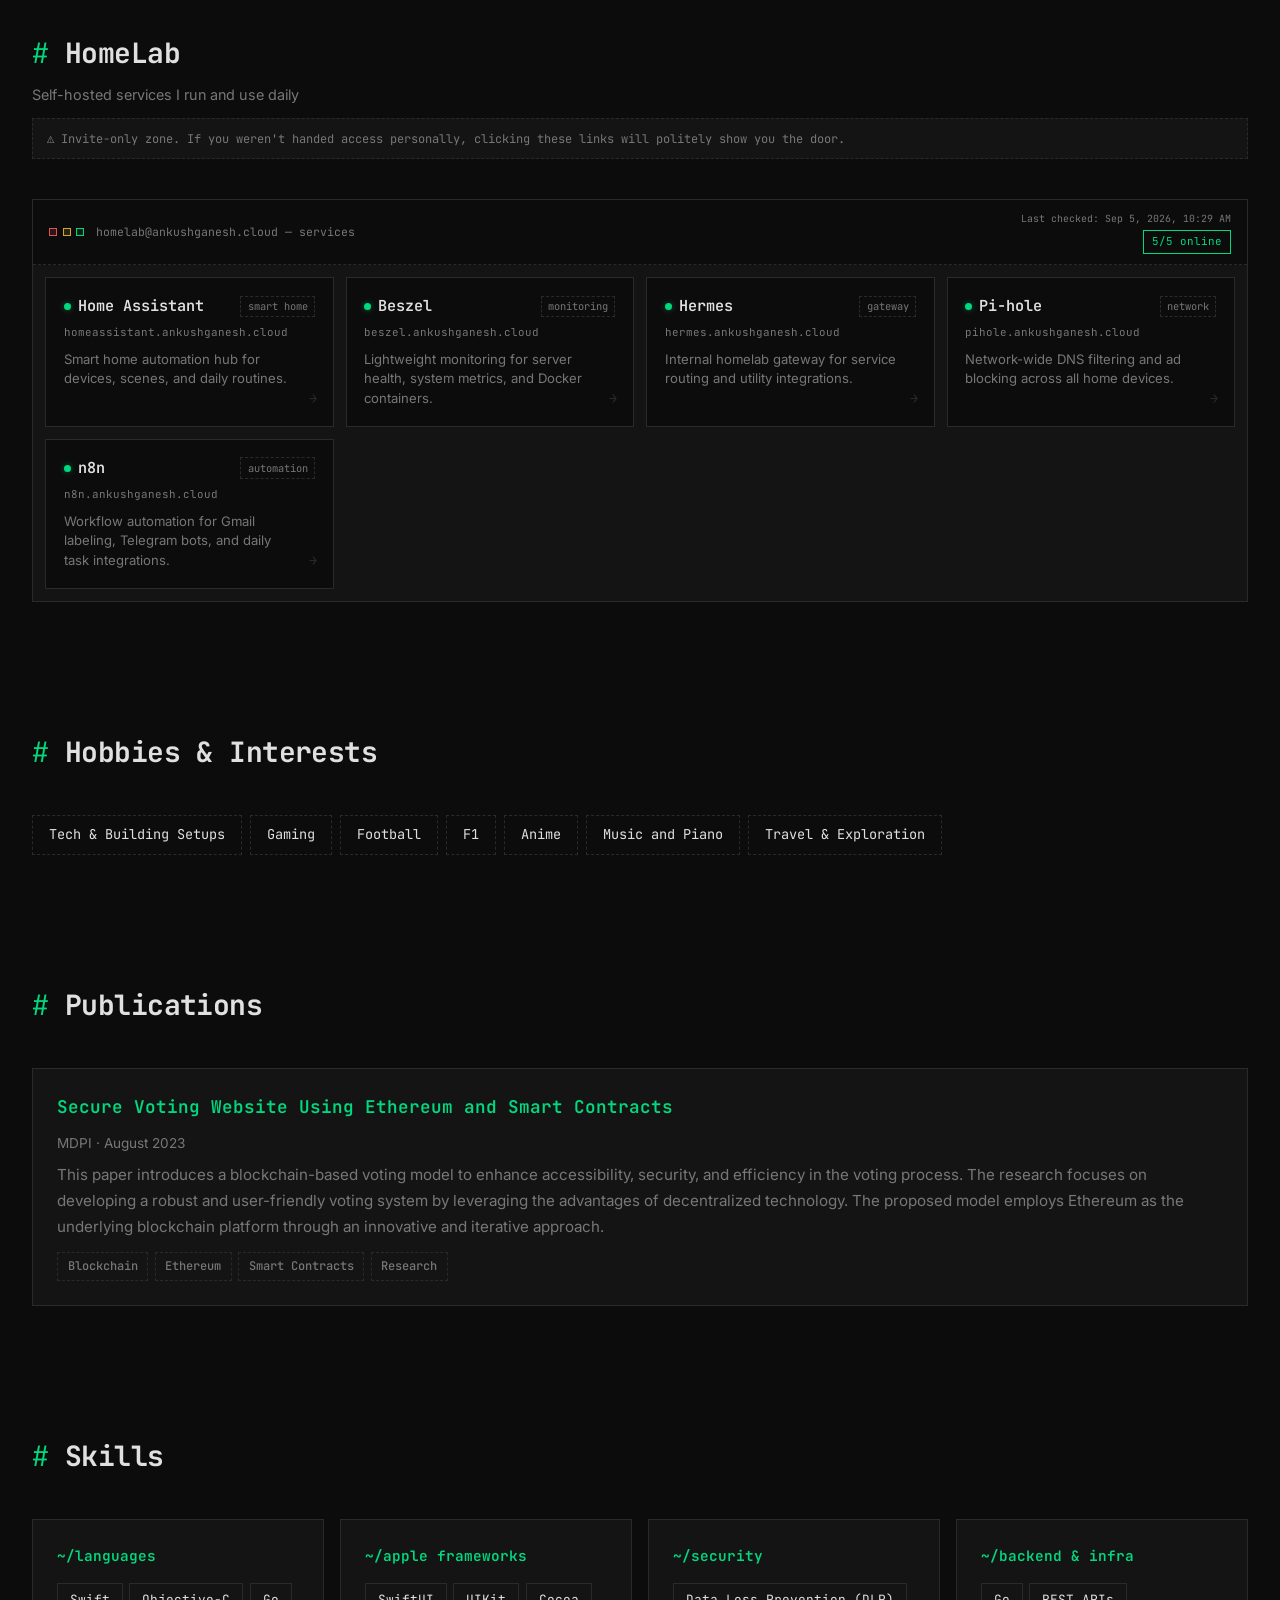
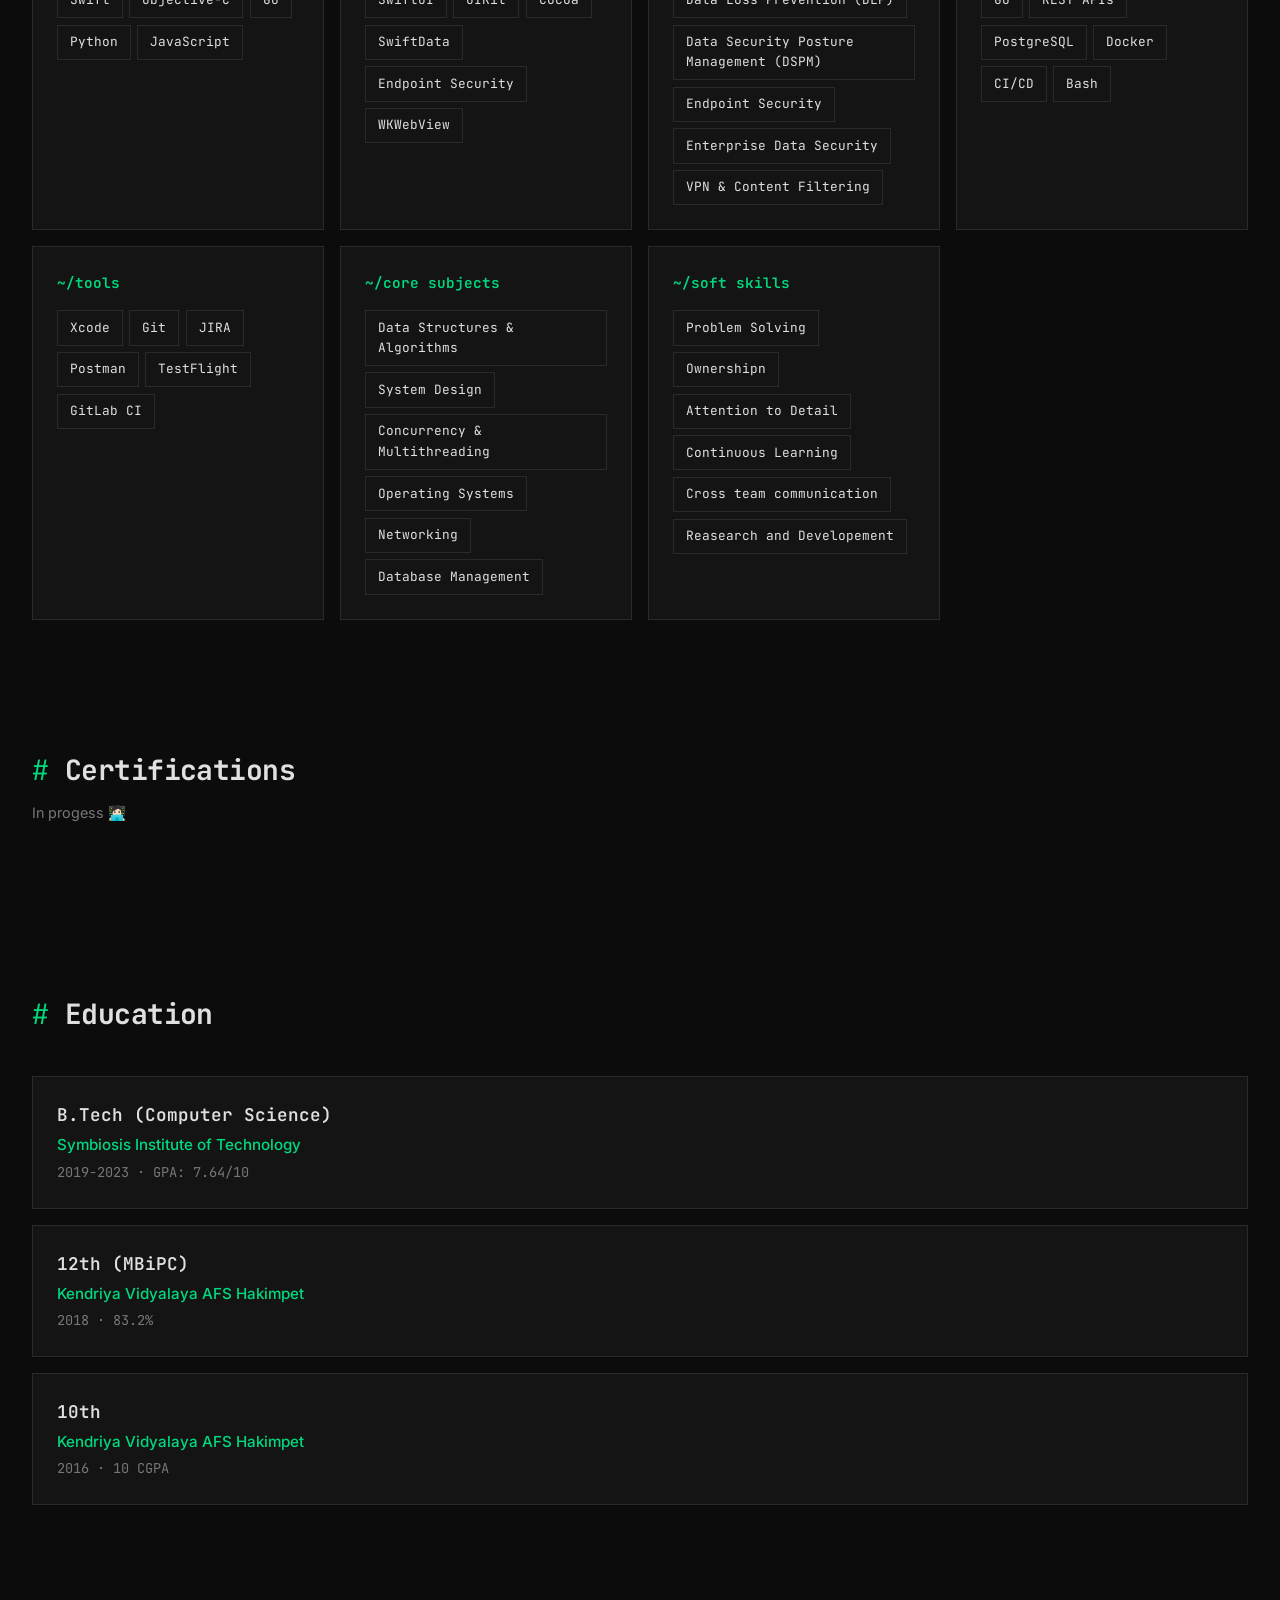
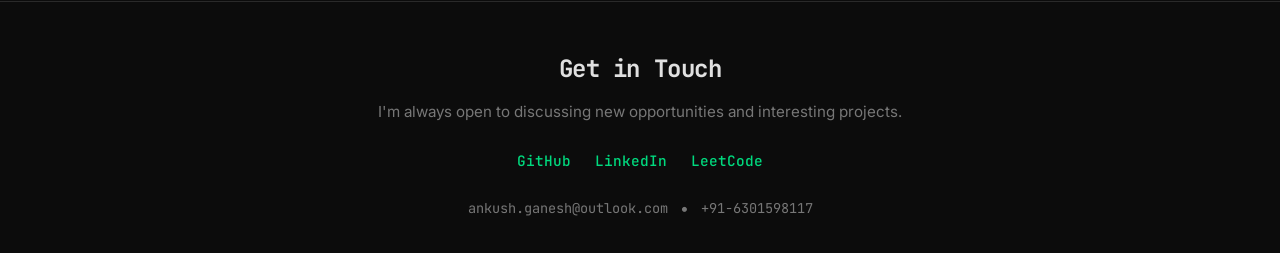
==== commit 84b690c9: "Wire portfolio to shared-config for dynamic site content. Sync profile, projects, publications, educ" ====
--- a/index.html
+++ b/index.html
@@ -3,7 +3,7 @@
 <head>
   <meta charset="UTF-8" />
   <meta name="viewport" content="width=device-width, initial-scale=1.0" />
-  <title>Ankush Ganesh — Software Engineer</title>
+  <title id="page-title">Ankush Ganesh — Software Engineer</title>
   <link rel="icon" type="image/svg+xml" href="resources/favicon.svg" />
   <link rel="stylesheet" href="styles.css" />
 </head>
@@ -32,17 +32,14 @@
   <!-- HERO -->
   <section class="hero">
     <div class="hero-content">
-      <h1>Hi, I'm <span class="highlight">Ankush Ganesh</span></h1>
-      <p class="hero-subtitle">Software Engineer · Apple Platform Specialist</p>
-      <p class="hero-description">
-        Building secure, scalable systems on Apple platforms for enterprise security — endpoint visibility, 
-        data loss prevention, and sensitive data protection across macOS sensors, DLP, and DSPM.
-      </p>
+      <h1>Hi, I'm <span class="highlight" id="hero-name">Ankush Ganesh</span></h1>
+      <p class="hero-subtitle" id="hero-subtitle">Software Engineer @ Cyberhaven</p>
+      <p class="hero-description" id="hero-description" hidden></p>
       <div class="hero-actions">
         <a href="#projects" class="btn btn-primary">View Work</a>
-        <a href="https://github.com/AN01KU" target="_blank" class="btn btn-secondary">GitHub</a>
-        <a href="https://www.linkedin.com/in/an01ku/" target="_blank" class="btn btn-secondary">LinkedIn</a>
-        <a href="https://leetcode.com/u/AN01KU/" target="_blank" class="btn btn-secondary">LeetCode</a>
+        <a href="https://github.com/AN01KU" target="_blank" rel="noopener noreferrer" class="btn btn-secondary" id="hero-github">GitHub</a>
+        <a href="https://www.linkedin.com/in/an01ku/" target="_blank" rel="noopener noreferrer" class="btn btn-secondary" id="hero-linkedin">LinkedIn</a>
+        <a href="https://leetcode.com/u/AN01KU/" target="_blank" rel="noopener noreferrer" class="btn btn-secondary" id="hero-leetcode">LeetCode</a>
       </div>
     </div>
   </section>
@@ -73,12 +70,12 @@
     <div class="experience-item">
       <div class="experience-header">
         <div>
-          <h3><a href="https://www.cyberhaven.com" target="_blank" rel="noopener noreferrer" class="experience-company-link">Cyberhaven</a></h3>
-          <p class="experience-role">Software Engineer</p>
+          <h3><a href="https://www.cyberhaven.com" target="_blank" rel="noopener noreferrer" class="experience-company-link" id="current-company-link"><span id="current-company-name">Cyberhaven</span></a></h3>
+          <p class="experience-role" id="current-role">Software Engineer</p>
         </div>
         <span class="experience-date">Aug 2026 – Present</span>
       </div>
-      <p class="experience-location">Bangalore, India · Hybrid</p>
+      <p class="experience-location" id="current-location">Bangalore, India · Hybrid</p>
 
       <div class="experience-project">
         <p class="project-description">
@@ -145,212 +142,11 @@
       <h2>Projects</h2>
     </div>
     
-    <div class="projects-grid stagger" id="projects-grid">
-      <div class="project-card" data-end="2026-08" data-start="2024-08">
-        <div class="project-header">
-          <div class="project-title-group">
-            <h3><a href="https://scalefusion.com/products/veltar" target="_blank" rel="noopener noreferrer" class="project-title-link">Veltar — Endpoint Security & Compliance</a></h3>
-            <p class="project-timeline">Aug 2024 – Aug 2026</p>
-          </div>
-        </div>
-        <p class="project-description">
-          Built endpoint security features for Veltar, a Secure Web Gateway and Automated Compliance solution on top of Scalefusion UEM.
-        </p>
-        <ul class="project-features">
-          <li>Automated Compliance with CIS benchmark enforcement</li>
-          <li>Secure Web Gateway (SWG) with on-device web filtering</li>
-          <li>VPN tunnel for secure corporate resource access</li>
-          <li>App Control for macOS using Endpoint Security Framework</li>
-          <li>IO Device Access Control (DAC) for USB/peripheral management</li>
-        </ul>
-        <div class="project-tags">
-          <span class="tag">Swift</span>
-          <span class="tag">macOS</span>
-          <span class="tag">Endpoint Security</span>
-          <span class="tag">VPN</span>
-          <span class="tag">SWG</span>
-        </div>
-      </div>
-
-      <div class="project-card" data-end="2026-08" data-start="2023-06">
-        <div class="project-header">
-          <div class="project-title-group">
-            <h3><a href="https://scalefusion.com/macos-management-solution" target="_blank" rel="noopener noreferrer" class="project-title-link">Scalefusion — macOS & iOS MDM</a></h3>
-            <p class="project-timeline">Jun 2023 – Aug 2026</p>
-          </div>
-        </div>
-        <p class="project-description">
-          Developed macOS and iOS clients for Scalefusion, a leading enterprise MDM platform. Built system-level security, update management, and app distribution features.
-        </p>
-        <ul class="project-features">
-          <li>FileVault Encryption & Passcode Policies for enterprise security</li>
-          <li>OS Updates with Declarative Device Management (DDM)</li>
-          <li>Remote Terminal & Device Mirroring for troubleshooting</li>
-          <li>App Catalog supporting 500+ macOS applications</li>
-        </ul>
-        <div class="project-tags">
-          <span class="tag">Swift</span>
-          <span class="tag">macOS</span>
-          <span class="tag">iOS</span>
-          <span class="tag">MDM</span>
-          <span class="tag">DDM</span>
-        </div>
-      </div>
-
-      <div class="project-card" data-end="2026-08" data-start="2023-06">
-        <div class="project-header">
-          <div class="project-title-group">
-            <h3><a href="https://scalefusion.com/products/oneidp" target="_blank" rel="noopener noreferrer" class="project-title-link">OneIdP — Zero Trust Access</a></h3>
-            <p class="project-timeline">Jun 2023 – Aug 2026</p>
-          </div>
-        </div>
-        <p class="project-description">
-          Developed macOS features for OneIdP, a UEM-driven Zero Trust access management platform with conditional access and identity controls.
-        </p>
-        <ul class="project-features">
-          <li>Custom macOS Login Window with location, network & time-based auth</li>
-          <li>Just-in-Time Admin with temporary privilege elevation & audit logs</li>
-          <li>LAPS — Local Admin Password Solution with automated rotation</li>
-        </ul>
-        <div class="project-tags">
-          <span class="tag">Swift</span>
-          <span class="tag">macOS</span>
-          <span class="tag">IAM</span>
-          <span class="tag">Zero Trust</span>
-          <span class="tag">Authentication</span>
-        </div>
-      </div>
-
-      <div class="project-card" data-end="2026-04" data-start="2026-01">
-        <div class="project-header">
-          <div class="project-title-group">
-            <h3><a href="https://github.com/AN01KU/Money-Manager-iOS" target="_blank" rel="noopener noreferrer" class="project-title-link">Money Manager</a></h3>
-            <p class="project-timeline">Jan 2026 – Apr 2026</p>
-          </div>
-          <span class="project-badge">Personal</span>
-        </div>
-        <p class="project-description">
-          Full-stack personal finance app — iOS client built with SwiftUI + SwiftData (MVVM) and a Go backend REST API using Chi router, JWT auth, and PostgreSQL.
-        </p>
-        <ul class="project-features">
-          <li>Expense tracking, monthly budgets, recurring bills, and group expense splitting</li>
-          <li>Offline-first sync engine with automatic retry on connectivity restore</li>
-        </ul>
-        <div class="project-tags">
-          <span class="tag">SwiftUI</span>
-          <span class="tag">SwiftData</span>
-          <span class="tag">Go</span>
-          <span class="tag">Chi</span>
-          <span class="tag">JWT</span>
-          <span class="tag">PostgreSQL</span>
-        </div>
-      </div>
-
-      <div class="project-card project-card--extra" data-end="2022-11" data-start="2022-11">
-        <div class="project-header">
-          <div class="project-title-group">
-            <h3><a href="https://github.com/AN01KU/VoteBlock-app" target="_blank" rel="noopener noreferrer" class="project-title-link">VoteBlock</a></h3>
-            <p class="project-timeline">Nov 2022</p>
-          </div>
-          <span class="project-badge">Personal</span>
-        </div>
-        <p class="project-description">
-          Developed a blockchain-based voting system to enhance security, transparency, and trust in e-voting. 
-          Designed a decentralized ledger and a secure, user-friendly interface.
-        </p>
-        <div class="project-tags">
-          <span class="tag">React</span>
-          <span class="tag">Solidity</span>
-          <span class="tag">Firebase</span>
-          <span class="tag">TailwindCSS</span>
-          <span class="tag">Blockchain</span>
-        </div>
-      </div>
-
-      <div class="project-card project-card--extra" data-end="2022-10" data-start="2022-10">
-        <div class="project-header">
-          <div class="project-title-group">
-            <h3><a href="https://github.com/AN01KU/ShareMe" target="_blank" rel="noopener noreferrer" class="project-title-link">ShareMe</a></h3>
-            <p class="project-timeline">Oct 2022</p>
-          </div>
-          <span class="project-badge">Personal</span>
-        </div>
-        <p class="project-description">
-          Created a Pinterest clone to share, like, comment, and download images. 
-          Deployed using Netlify with ReactJS, Tailwind, Sanity, and Google Identity Service.
-        </p>
-        <div class="project-tags">
-          <span class="tag">React</span>
-          <span class="tag">Tailwind</span>
-          <span class="tag">Sanity</span>
-          <span class="tag">Netlify</span>
-        </div>
-      </div>
-
-      <div class="project-card project-card--extra" data-end="2022-07" data-start="2022-07">
-        <div class="project-header">
-          <div class="project-title-group">
-            <h3><a href="https://github.com/AN01KU/Blood-bank" target="_blank" rel="noopener noreferrer" class="project-title-link">Blood Bank Management Website</a></h3>
-            <p class="project-timeline">Jul 2022</p>
-          </div>
-          <span class="project-badge">Personal</span>
-        </div>
-        <p class="project-description">
-          Created a website to digitize workflow of blood donation in India. Users can register for appointments, 
-          and locate nearby donors and blood banks.
-        </p>
-        <div class="project-tags">
-          <span class="tag">HTML</span>
-          <span class="tag">JavaScript</span>
-          <span class="tag">CSS</span>
-          <span class="tag">NodeJS</span>
-          <span class="tag">Firebase</span>
-        </div>
-      </div>
-
-      <div class="project-card project-card--extra" data-end="2022-07" data-start="2022-07">
-        <div class="project-header">
-          <div class="project-title-group">
-            <h3><a href="https://github.com/AN01KU/Foodbucks" target="_blank" rel="noopener noreferrer" class="project-title-link">Food Management Website</a></h3>
-            <p class="project-timeline">Jul 2022</p>
-          </div>
-          <span class="project-badge">Personal</span>
-        </div>
-        <p class="project-description">
-          Created a website for managing food inventory for Akshay Patra NGO. Users can see nearby NGO food centres 
-          and admins can view food inventory details.
-        </p>
-        <div class="project-tags">
-          <span class="tag">HTML</span>
-          <span class="tag">CSS</span>
-          <span class="tag">NodeJS</span>
-        </div>
-      </div>
-
-      <div class="project-card project-card--extra" data-end="2022-02" data-start="2022-02">
-        <div class="project-header">
-          <div class="project-title-group">
-            <h3><a href="https://github.com/AN01KU/POLL-APP" target="_blank" rel="noopener noreferrer" class="project-title-link">Poll App</a></h3>
-            <p class="project-timeline">Feb 2022</p>
-          </div>
-          <span class="project-badge">Personal</span>
-        </div>
-        <p class="project-description">
-          Created an Android app for users to take quick polls, quizzes and analyze responses. 
-          Developed using Java and Firebase.
-        </p>
-        <div class="project-tags">
-          <span class="tag">Java</span>
-          <span class="tag">Android</span>
-          <span class="tag">Firebase</span>
-        </div>
-      </div>
-
-    </div>
+    <div class="projects-grid stagger" id="projects-grid"></div>
 
     <div class="projects-toggle-wrap">
-      <button type="button" id="projects-toggle" class="btn btn-secondary projects-toggle" aria-expanded="false">
-        View all projects (5 more)
+      <button type="button" id="projects-toggle" class="btn btn-secondary projects-toggle" aria-expanded="false" hidden>
+        View all projects
       </button>
     </div>
   </section>
@@ -368,79 +164,14 @@
         <div class="homelab-terminal-dots" aria-hidden="true">
           <span></span><span></span><span></span>
         </div>
-        <span class="homelab-terminal-title">homelab@ankushganesh.cloud — services</span>
+        <span class="homelab-terminal-title" id="homelab-terminal-title">homelab@ankushganesh.cloud — services</span>
         <div class="homelab-bar-meta">
           <span class="homelab-last-checked" id="homelab-last-checked">Last checked: —</span>
           <span class="homelab-count-pill" id="homelab-count-pill">checking…</span>
         </div>
       </div>
 
-      <div class="homelab-grid stagger">
-        <a href="https://homeassistant.ankushganesh.cloud" target="_blank" rel="noopener noreferrer" class="homelab-card" data-service="homeassistant">
-          <div class="homelab-card-header">
-            <h3 class="homelab-name">
-              <span class="homelab-status-dot" data-status="unknown" aria-label="Status unknown"></span>
-              Home Assistant
-            </h3>
-            <span class="homelab-tag">smart home</span>
-          </div>
-          <p class="homelab-url">homeassistant.ankushganesh.cloud</p>
-          <p class="homelab-desc">Smart home automation hub for devices, scenes, and daily routines.</p>
-          <span class="homelab-arrow" aria-hidden="true">→</span>
-        </a>
-
-        <a href="https://beszel.ankushganesh.cloud" target="_blank" rel="noopener noreferrer" class="homelab-card" data-service="beszel">
-          <div class="homelab-card-header">
-            <h3 class="homelab-name">
-              <span class="homelab-status-dot" data-status="unknown" aria-label="Status unknown"></span>
-              Beszel
-            </h3>
-            <span class="homelab-tag">monitoring</span>
-          </div>
-          <p class="homelab-url">beszel.ankushganesh.cloud</p>
-          <p class="homelab-desc">Lightweight monitoring for server health, system metrics, and Docker containers.</p>
-          <span class="homelab-arrow" aria-hidden="true">→</span>
-        </a>
-
-        <a href="https://hermes.ankushganesh.cloud" target="_blank" rel="noopener noreferrer" class="homelab-card" data-service="hermes">
-          <div class="homelab-card-header">
-            <h3 class="homelab-name">
-              <span class="homelab-status-dot" data-status="unknown" aria-label="Status unknown"></span>
-              Hermes
-            </h3>
-            <span class="homelab-tag">gateway</span>
-          </div>
-          <p class="homelab-url">hermes.ankushganesh.cloud</p>
-          <p class="homelab-desc">Internal homelab gateway for service routing and utility integrations.</p>
-          <span class="homelab-arrow" aria-hidden="true">→</span>
-        </a>
-
-        <a href="https://pihole.ankushganesh.cloud/admin/login" target="_blank" rel="noopener noreferrer" class="homelab-card" data-service="pihole">
-          <div class="homelab-card-header">
-            <h3 class="homelab-name">
-              <span class="homelab-status-dot" data-status="unknown" aria-label="Status unknown"></span>
-              Pi-hole
-            </h3>
-            <span class="homelab-tag">network</span>
-          </div>
-          <p class="homelab-url">pihole.ankushganesh.cloud</p>
-          <p class="homelab-desc">Network-wide DNS filtering and ad blocking across all home devices.</p>
-          <span class="homelab-arrow" aria-hidden="true">→</span>
-        </a>
-
-        <a href="https://n8n.ankushganesh.cloud" target="_blank" rel="noopener noreferrer" class="homelab-card" data-service="n8n">
-          <div class="homelab-card-header">
-            <h3 class="homelab-name">
-              <span class="homelab-status-dot" data-status="unknown" aria-label="Status unknown"></span>
-              n8n
-            </h3>
-            <span class="homelab-tag">automation</span>
-          </div>
-          <p class="homelab-url">n8n.ankushganesh.cloud</p>
-          <p class="homelab-desc">Workflow automation for Gmail labeling, Telegram bots, and daily task integrations.</p>
-          <span class="homelab-arrow" aria-hidden="true">→</span>
-        </a>
-      </div>
+      <div class="homelab-grid stagger" id="homelab-grid"></div>
     </div>
   </section>
 
@@ -499,23 +230,7 @@
       <h2>Publications</h2>
     </div>
     
-    <div class="publication-item">
-      <h3>
-        <a href="https://www.mdpi.com/2571-5577/6/4/70" target="_blank" class="publication-link">
-          Secure Voting Using Ethereum & Smart Contracts
-        </a>
-      </h3>
-      <p class="publication-description">
-        Researched and proposed a blockchain-based voting model to enhance the accessibility, security, 
-        and efficiency of the voting system. Published in MDPI.
-      </p>
-      <div class="publication-tags">
-        <span class="tag">Blockchain</span>
-        <span class="tag">Ethereum</span>
-        <span class="tag">Smart Contracts</span>
-        <span class="tag">Research</span>
-      </div>
-    </div>
+    <div id="publications-list"></div>
   </section>
 
   <!-- SKILLS -->
@@ -613,33 +328,17 @@
   <section id="certifications" class="section fade-in">
     <div class="section-header">
       <h2>Certifications</h2>
-      <p class="section-subtitle">In progess 🧑🏻‍💻</p>
-    </div>
+      <p class="section-subtitle" id="certifications-subtitle">In progess 🧑🏻‍💻</p>
+    </div>
+    <div id="certifications-list"></div>
   </section>
 
   <!-- EDUCATION -->
-  <section class="section fade-in">
+  <section id="education" class="section fade-in">
     <div class="section-header">
       <h2>Education</h2>
     </div>
-    
-    <div class="education-item">
-      <h3>B.Tech (Computer Science)</h3>
-      <p class="education-school">Symbiosis Institute of Technology</p>
-      <p class="education-details">2019-2023 · GPA: 7.64/10</p>
-    </div>
-
-    <div class="education-item">
-      <h3>12th (MBiPC)</h3>
-      <p class="education-school">Kendriya Vidyalaya AFS Hakimpet</p>
-      <p class="education-details">2018 · 83.2%</p>
-    </div>
-
-    <div class="education-item">
-      <h3>10th</h3>
-      <p class="education-school">Kendriya Vidyalaya AFS Hakimpet</p>
-      <p class="education-details">2016 · 10 CGPA</p>
-    </div>
+    <div id="education-list"></div>
   </section>
 
   <!-- CONTACT -->
@@ -648,20 +347,20 @@
       <h2>Get in Touch</h2>
       <p>I'm always open to discussing new opportunities and interesting projects.</p>
       <div class="footer-links">
-        <a href="https://github.com/AN01KU" target="_blank" class="footer-link">
+        <a href="https://github.com/AN01KU" target="_blank" rel="noopener noreferrer" class="footer-link" id="footer-github">
           <span>GitHub</span>
         </a>
-        <a href="https://www.linkedin.com/in/an01ku/" target="_blank" class="footer-link">
+        <a href="https://www.linkedin.com/in/an01ku/" target="_blank" rel="noopener noreferrer" class="footer-link" id="footer-linkedin">
           <span>LinkedIn</span>
         </a>
-        <a href="https://leetcode.com/u/AN01KU/" target="_blank" class="footer-link">
+        <a href="https://leetcode.com/u/AN01KU/" target="_blank" rel="noopener noreferrer" class="footer-link" id="footer-leetcode">
           <span>LeetCode</span>
         </a>
       </div>
       <div class="footer-contact-info">
-        <a href="mailto:ankush.ganesh@outlook.com" class="footer-contact-link">ankush.ganesh@outlook.com</a>
+        <a href="mailto:ankush.ganesh@outlook.com" class="footer-contact-link" id="footer-email">ankush.ganesh@outlook.com</a>
         <span class="footer-separator">•</span>
-        <a href="tel:+916301598117" class="footer-contact-link">+91-6301598117</a>
+        <a href="tel:+916301598117" class="footer-contact-link" id="footer-phone">+91-6301598117</a>
       </div>
       <!-- <p class="footer-copyright">© 2025 Ankush Ganesh. All rights reserved.</p> -->
     </div>
@@ -702,28 +401,72 @@
 
     document.querySelectorAll('.fade-in, .stagger').forEach(el => observer.observe(el));
 
-    // Projects sort & toggle
-    (function initProjects() {
+    const VISIBLE_PROJECT_COUNT = 4;
+
+    function escapeHtml(value) {
+      return String(value)
+        .replace(/&/g, '&amp;')
+        .replace(/</g, '&lt;')
+        .replace(/>/g, '&gt;')
+        .replace(/"/g, '&quot;');
+    }
+
+    function formatProjectMonth(value) {
+      const [year, month] = value.split('-');
+      const date = new Date(Number(year), Number(month) - 1, 1);
+      return date.toLocaleString('en-US', { month: 'short', year: 'numeric' });
+    }
+
+    function formatProjectTimeline(startDate, endDate) {
+      if (startDate === endDate) return formatProjectMonth(startDate);
+      return `${formatProjectMonth(startDate)} – ${formatProjectMonth(endDate)}`;
+    }
+
+    function renderProjectCard(project, isExtra) {
+      const extraClass = isExtra ? ' project-card--extra' : '';
+      const badge = project.type === 'personal'
+        ? '<span class="project-badge">Personal</span>'
+        : '';
+      const features = (project.features || []).length
+        ? `<ul class="project-features">${project.features.map((feature) => `<li>${escapeHtml(feature)}</li>`).join('')}</ul>`
+        : '';
+      const tags = (project.tags || []).length
+        ? `<div class="project-tags">${project.tags.map((tag) => `<span class="tag">${escapeHtml(tag)}</span>`).join('')}</div>`
+        : '';
+
+      return `
+        <div class="project-card${extraClass}" data-end="${escapeHtml(project.endDate)}" data-start="${escapeHtml(project.startDate)}">
+          <div class="project-header">
+            <div class="project-title-group">
+              <h3><a href="${escapeHtml(project.url)}" target="_blank" rel="noopener noreferrer" class="project-title-link">${escapeHtml(project.name)}</a></h3>
+              <p class="project-timeline">${escapeHtml(formatProjectTimeline(project.startDate, project.endDate))}</p>
+            </div>
+            ${badge}
+          </div>
+          <p class="project-description">${escapeHtml(project.description)}</p>
+          ${features}
+          ${tags}
+        </div>
+      `;
+    }
+
+    function initProjectsToggle() {
       const grid = document.getElementById('projects-grid');
       const toggle = document.getElementById('projects-toggle');
       const toggleWrap = document.querySelector('.projects-toggle-wrap');
-      if (!grid) return;
-
-      const cards = [...grid.querySelectorAll('.project-card')];
-      cards.sort((a, b) => {
-        const endDiff = b.dataset.end.localeCompare(a.dataset.end);
-        if (endDiff !== 0) return endDiff;
-        return (b.dataset.start || '').localeCompare(a.dataset.start || '');
-      });
-      cards.forEach(card => grid.appendChild(card));
+      if (!grid || !toggle) return;
 
       const extraCards = grid.querySelectorAll('.project-card--extra');
       const extraCount = extraCards.length;
 
-      if (!toggle || extraCount === 0) {
+      if (extraCount === 0) {
         toggleWrap?.classList.add('is-hidden');
+        toggle.hidden = true;
         return;
       }
+
+      toggle.hidden = false;
+      toggleWrap?.classList.remove('is-hidden');
 
       const setExpanded = (expanded) => {
         grid.classList.toggle('is-expanded', expanded);
@@ -731,15 +474,290 @@
         toggle.textContent = expanded ? 'Show fewer' : `View all projects (${extraCount} more)`;
       };
 
-      toggle.addEventListener('click', () => {
+      toggle.replaceWith(toggle.cloneNode(true));
+      const freshToggle = document.getElementById('projects-toggle');
+      freshToggle.addEventListener('click', () => {
         setExpanded(!grid.classList.contains('is-expanded'));
       });
-    })();
-
-    // Homelab status
+      setExpanded(false);
+    }
+
+    async function loadProjects() {
+      const grid = document.getElementById('projects-grid');
+      if (!grid) return;
+
+      try {
+        const response = await fetch(`resources/projects.json?ts=${Date.now()}`);
+        if (!response.ok) throw new Error('Projects file unavailable');
+
+        const data = await response.json();
+        const projects = (data.projects || []).slice().sort((a, b) => {
+          const endDiff = b.endDate.localeCompare(a.endDate);
+          if (endDiff !== 0) return endDiff;
+          return (b.startDate || '').localeCompare(a.startDate || '');
+        });
+
+        grid.innerHTML = projects
+          .map((project, index) => renderProjectCard(project, index >= VISIBLE_PROJECT_COUNT))
+          .join('');
+
+        if (grid.classList.contains('visible')) {
+          grid.classList.add('visible');
+        }
+
+        initProjectsToggle();
+      } catch (error) {
+        grid.innerHTML = '<p class="section-subtitle">Projects could not be loaded.</p>';
+        console.warn('Projects unavailable:', error);
+      }
+    }
+
+    // Site config (profile + social from shared-config)
+    async function loadSiteConfig() {
+      try {
+        const response = await fetch(`resources/site-config.json?ts=${Date.now()}`);
+        if (!response.ok) return;
+
+        const { profile, social } = await response.json();
+
+        const heroName = document.getElementById('hero-name');
+        const heroSubtitle = document.getElementById('hero-subtitle');
+        const heroDescription = document.getElementById('hero-description');
+
+        if (profile?.fullName && heroName) heroName.textContent = profile.fullName;
+        if (profile?.title && profile?.company && heroSubtitle) {
+          heroSubtitle.textContent = `${profile.title} @ ${profile.company}`;
+        } else if (profile?.title && heroSubtitle) {
+          heroSubtitle.textContent = profile.title;
+        }
+
+        if (profile?.tagline && heroDescription) {
+          heroDescription.textContent = profile.tagline;
+          heroDescription.hidden = false;
+        } else if (heroDescription) {
+          heroDescription.hidden = true;
+        }
+
+        if (profile?.fullName && profile?.title) {
+          document.title = `${profile.fullName} — ${profile.title}`;
+        }
+
+        const currentCompanyLink = document.getElementById('current-company-link');
+        const currentCompanyName = document.getElementById('current-company-name');
+        const currentRole = document.getElementById('current-role');
+
+        if (profile?.company && currentCompanyName) {
+          currentCompanyName.textContent = profile.company;
+        }
+        if (profile?.companyUrl && currentCompanyLink) {
+          currentCompanyLink.href = profile.companyUrl;
+        }
+        if (profile?.title && currentRole) {
+          currentRole.textContent = profile.title;
+        }
+
+        const currentLocation = document.getElementById('current-location');
+        if (profile?.location && currentLocation) {
+          currentLocation.textContent = profile.location;
+        }
+
+        const linkMap = [
+          ['hero-github', 'footer-github', social?.githubUrl],
+          ['hero-linkedin', 'footer-linkedin', social?.linkedinUrl],
+          ['hero-leetcode', 'footer-leetcode', social?.leetcodeUrl]
+        ];
+
+        linkMap.forEach(([heroId, footerId, url]) => {
+          if (!url) return;
+          document.getElementById(heroId)?.setAttribute('href', url);
+          document.getElementById(footerId)?.setAttribute('href', url);
+        });
+
+        const email = profile?.email || profile?.emailPersonal;
+        const footerEmail = document.getElementById('footer-email');
+        if (email && footerEmail) {
+          footerEmail.href = `mailto:${email}`;
+          footerEmail.textContent = email;
+        }
+
+        const footerPhone = document.getElementById('footer-phone');
+        if (profile?.phone && footerPhone) {
+          footerPhone.href = `tel:${profile.phone}`;
+          footerPhone.textContent = profile.phoneDisplay || profile.phone;
+        }
+      } catch (error) {
+        console.warn('Site config unavailable:', error);
+      }
+    }
+
+    function formatPublicationDate(value) {
+      if (!value) return '';
+      const date = new Date(value);
+      if (Number.isNaN(date.getTime())) return value;
+      return date.toLocaleString('en-US', { month: 'long', year: 'numeric' });
+    }
+
+    function renderPublication(publication) {
+      const tags = (publication.tags || []).length
+        ? `<div class="publication-tags">${publication.tags.map((tag) => `<span class="tag">${escapeHtml(tag)}</span>`).join('')}</div>`
+        : '';
+      const meta = [publication.publisher, formatPublicationDate(publication.publishedDate)]
+        .filter(Boolean)
+        .join(' · ');
+      const metaHtml = meta ? `<p class="publication-meta">${escapeHtml(meta)}</p>` : '';
+
+      return `
+        <div class="publication-item">
+          <h3>
+            <a href="${escapeHtml(publication.url)}" target="_blank" rel="noopener noreferrer" class="publication-link">
+              ${escapeHtml(publication.title)}
+            </a>
+          </h3>
+          ${metaHtml}
+          <p class="publication-description">${escapeHtml(publication.description)}</p>
+          ${tags}
+        </div>
+      `;
+    }
+
+    async function loadPublications() {
+      const list = document.getElementById('publications-list');
+      if (!list) return;
+
+      try {
+        const response = await fetch(`resources/publications.json?ts=${Date.now()}`);
+        if (!response.ok) throw new Error('Publications file unavailable');
+
+        const data = await response.json();
+        const publications = data.publications || [];
+
+        if (publications.length === 0) {
+          list.innerHTML = '<p class="section-subtitle">No publications listed yet.</p>';
+          return;
+        }
+
+        list.innerHTML = publications.map(renderPublication).join('');
+      } catch (error) {
+        list.innerHTML = '<p class="section-subtitle">Publications could not be loaded.</p>';
+        console.warn('Publications unavailable:', error);
+      }
+    }
+
+    function formatEducationDetails(item) {
+      const years = item.startYear === item.endYear
+        ? String(item.endYear)
+        : `${item.startYear}-${item.endYear}`;
+      return item.details ? `${years} · ${item.details}` : years;
+    }
+
+    function renderEducationItem(item) {
+      return `
+        <div class="education-item">
+          <h3>${escapeHtml(item.degree)}</h3>
+          <p class="education-school">${escapeHtml(item.institution)}</p>
+          <p class="education-details">${escapeHtml(formatEducationDetails(item))}</p>
+        </div>
+      `;
+    }
+
+    async function loadEducation() {
+      const list = document.getElementById('education-list');
+      if (!list) return;
+
+      try {
+        const response = await fetch(`resources/education.json?ts=${Date.now()}`);
+        if (!response.ok) throw new Error('Education file unavailable');
+
+        const data = await response.json();
+        const education = data.education || [];
+
+        if (education.length === 0) {
+          list.innerHTML = '<p class="section-subtitle">No education entries listed yet.</p>';
+          return;
+        }
+
+        list.innerHTML = education.map(renderEducationItem).join('');
+      } catch (error) {
+        list.innerHTML = '<p class="section-subtitle">Education could not be loaded.</p>';
+        console.warn('Education unavailable:', error);
+      }
+    }
+
+    function renderCertification(item) {
+      const title = item.url
+        ? `<a href="${escapeHtml(item.url)}" target="_blank" rel="noopener noreferrer" class="publication-link">${escapeHtml(item.name)}</a>`
+        : escapeHtml(item.name);
+      const issuer = item.issuer ? `<p class="publication-meta">${escapeHtml(item.issuer)}</p>` : '';
+      const date = item.issuedDate ? `<p class="publication-meta">${escapeHtml(formatPublicationDate(item.issuedDate))}</p>` : '';
+      const tags = (item.tags || []).length
+        ? `<div class="publication-tags">${item.tags.map((tag) => `<span class="tag">${escapeHtml(tag)}</span>`).join('')}</div>`
+        : '';
+
+      return `
+        <div class="publication-item">
+          <h3>${title}</h3>
+          ${issuer}
+          ${date}
+          ${item.description ? `<p class="publication-description">${escapeHtml(item.description)}</p>` : ''}
+          ${tags}
+        </div>
+      `;
+    }
+
+    async function loadCertifications() {
+      const list = document.getElementById('certifications-list');
+      const subtitle = document.getElementById('certifications-subtitle');
+      if (!list) return;
+
+      try {
+        const response = await fetch(`resources/certifications.json?ts=${Date.now()}`);
+        if (!response.ok) throw new Error('Certifications file unavailable');
+
+        const data = await response.json();
+        const certifications = data.certifications || [];
+
+        if (certifications.length === 0) {
+          list.innerHTML = '';
+          if (subtitle) subtitle.hidden = false;
+          return;
+        }
+
+        if (subtitle) subtitle.hidden = true;
+        list.innerHTML = certifications.map(renderCertification).join('');
+      } catch (error) {
+        list.innerHTML = '<p class="section-subtitle">Certifications could not be loaded.</p>';
+        console.warn('Certifications unavailable:', error);
+      }
+    }
+
+    function renderHomelabCard(id, service) {
+      const status = service.status || 'unknown';
+      const tagHtml = service.tag
+        ? `<span class="homelab-tag">${service.tag}</span>`
+        : '';
+
+      return `
+        <a href="${service.url}" target="_blank" rel="noopener noreferrer" class="homelab-card" data-service="${id}">
+          <div class="homelab-card-header">
+            <h3 class="homelab-name">
+              <span class="homelab-status-dot" data-status="${status}" aria-label="Status: ${status}"></span>
+              ${service.name}
+            </h3>
+            ${tagHtml}
+          </div>
+          <p class="homelab-url">${service.displayHost || service.url}</p>
+          <p class="homelab-desc">${service.description || ''}</p>
+          <span class="homelab-arrow" aria-hidden="true">→</span>
+        </a>
+      `;
+    }
+
+    // Homelab status + cards
     async function loadHomelabStatus() {
       const pill = document.getElementById('homelab-count-pill');
       const lastChecked = document.getElementById('homelab-last-checked');
+      const grid = document.getElementById('homelab-grid');
+      const terminalTitle = document.getElementById('homelab-terminal-title');
 
       try {
         const response = await fetch(`resources/homelab-status.json?ts=${Date.now()}`);
@@ -750,18 +768,16 @@
         const entries = Object.entries(services);
         let onlineCount = 0;
 
-        entries.forEach(([id, service]) => {
-          const card = document.querySelector(`.homelab-card[data-service="${id}"]`);
-          if (!card) return;
-
-          const dot = card.querySelector('.homelab-status-dot');
-          if (!dot) return;
-
-          const status = service.status || 'unknown';
-          dot.dataset.status = status;
-          dot.setAttribute('aria-label', `Status: ${status}`);
-
-          if (status === 'online') onlineCount += 1;
+        if (terminalTitle && data.host) {
+          terminalTitle.textContent = `${data.host} — services`;
+        }
+
+        if (grid) {
+          grid.innerHTML = entries.map(([id, service]) => renderHomelabCard(id, service)).join('');
+        }
+
+        entries.forEach(([, service]) => {
+          if (service.status === 'online') onlineCount += 1;
         });
 
         if (pill) {
@@ -783,10 +799,16 @@
       } catch (error) {
         if (pill) pill.textContent = 'status unavailable';
         if (lastChecked) lastChecked.textContent = 'Last checked: unavailable';
+        if (grid) grid.innerHTML = '<p class="homelab-notice">Homelab services could not be loaded.</p>';
         console.warn('Homelab status unavailable:', error);
       }
     }
 
+    loadSiteConfig();
+    loadProjects();
+    loadPublications();
+    loadEducation();
+    loadCertifications();
     loadHomelabStatus();
 
     // Setup images code (commented out - uncomment when setup section is enabled)
--- a/styles.css
+++ b/styles.css
@@ -1249,6 +1249,12 @@
   font-size: 0.95rem;
 }
 
+.publication-meta {
+  color: var(--text-muted);
+  font-size: 0.85rem;
+  margin: 0.25rem 0 0.5rem;
+}
+
 .publication-tags {
   display: flex;
   flex-wrap: wrap;
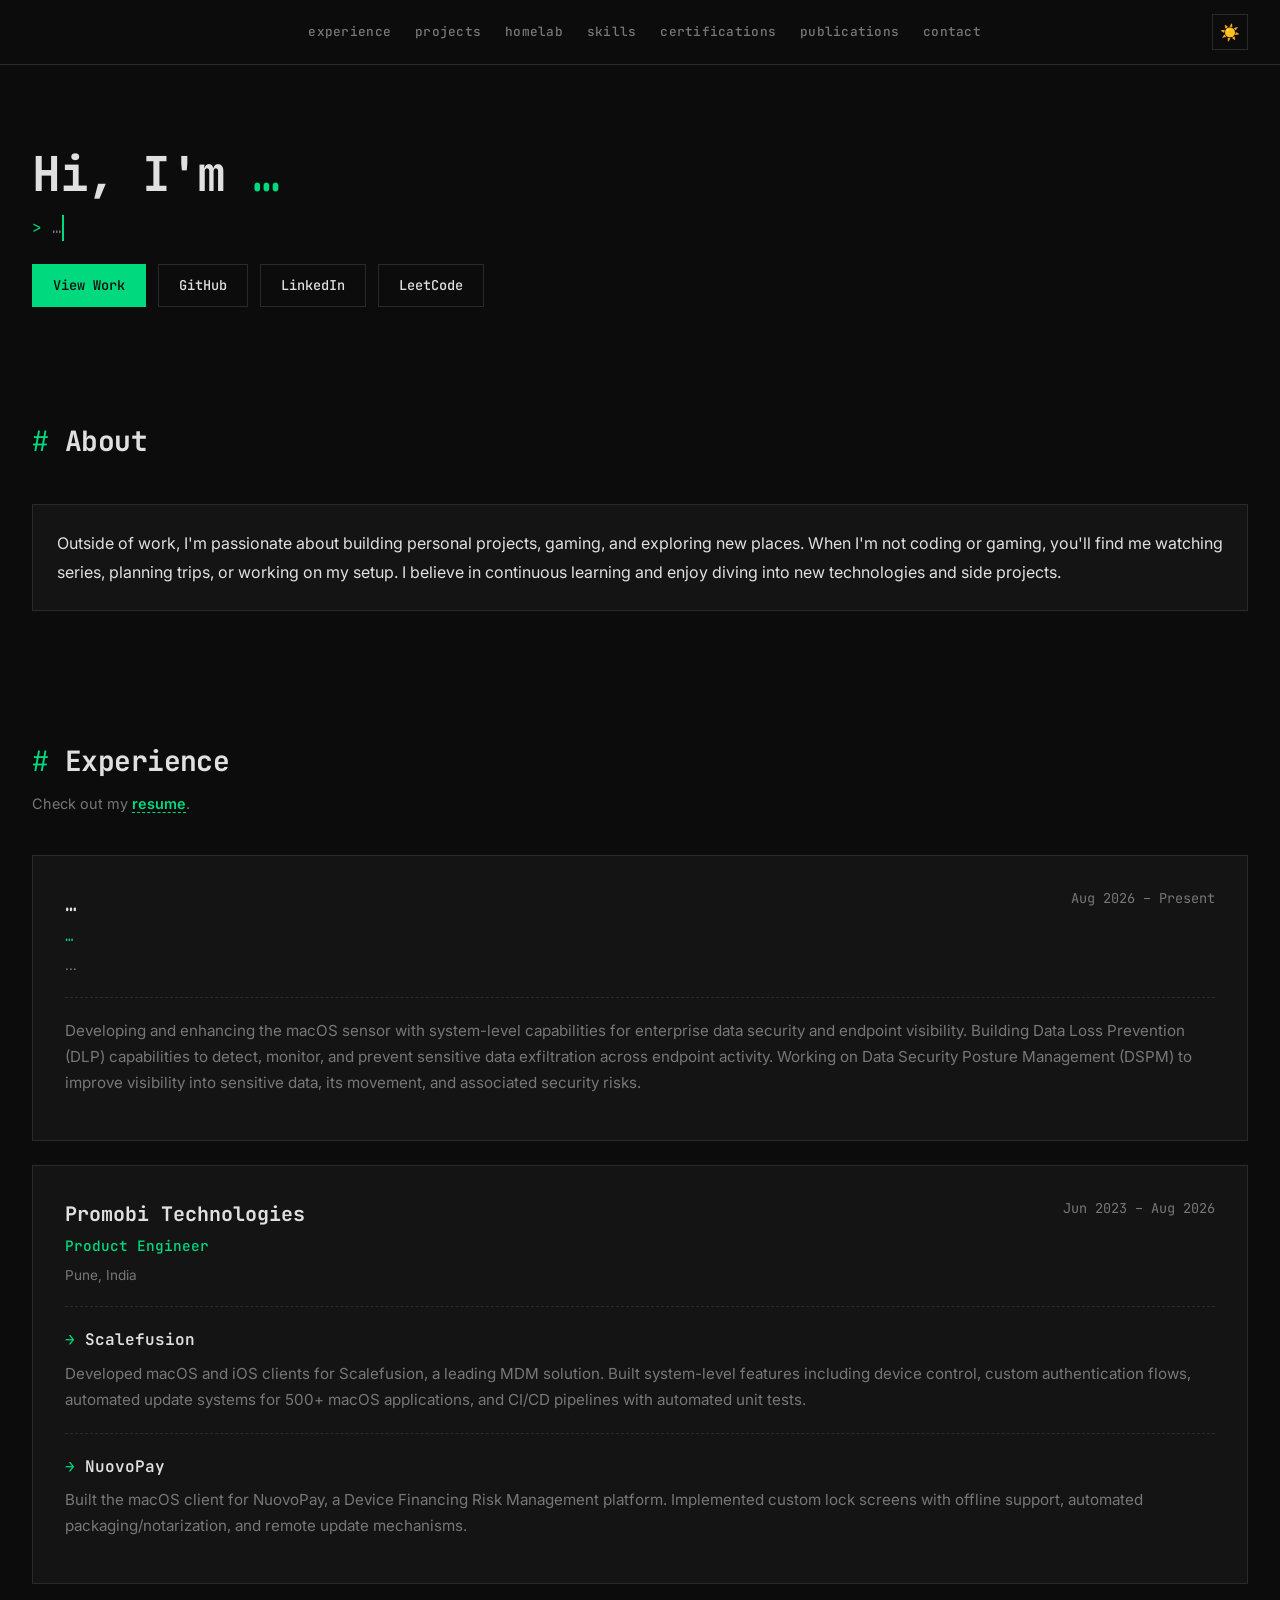
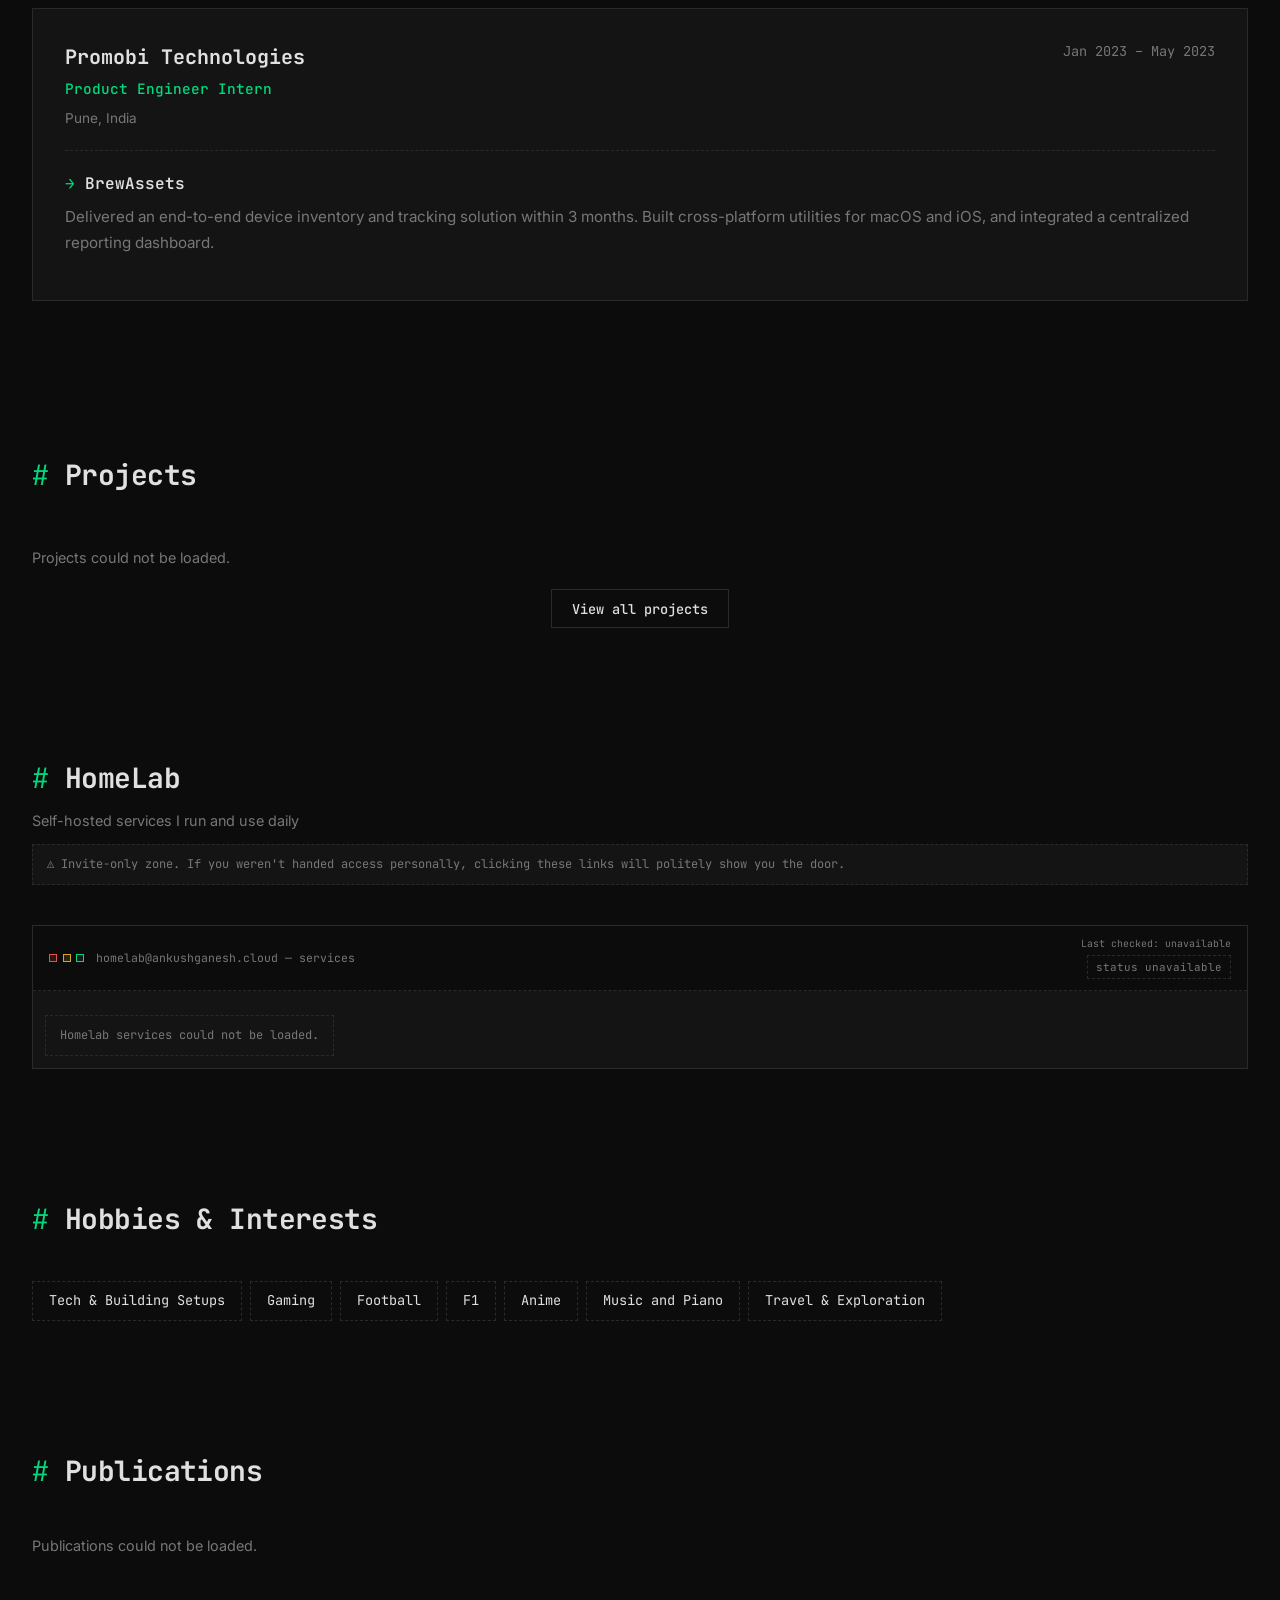
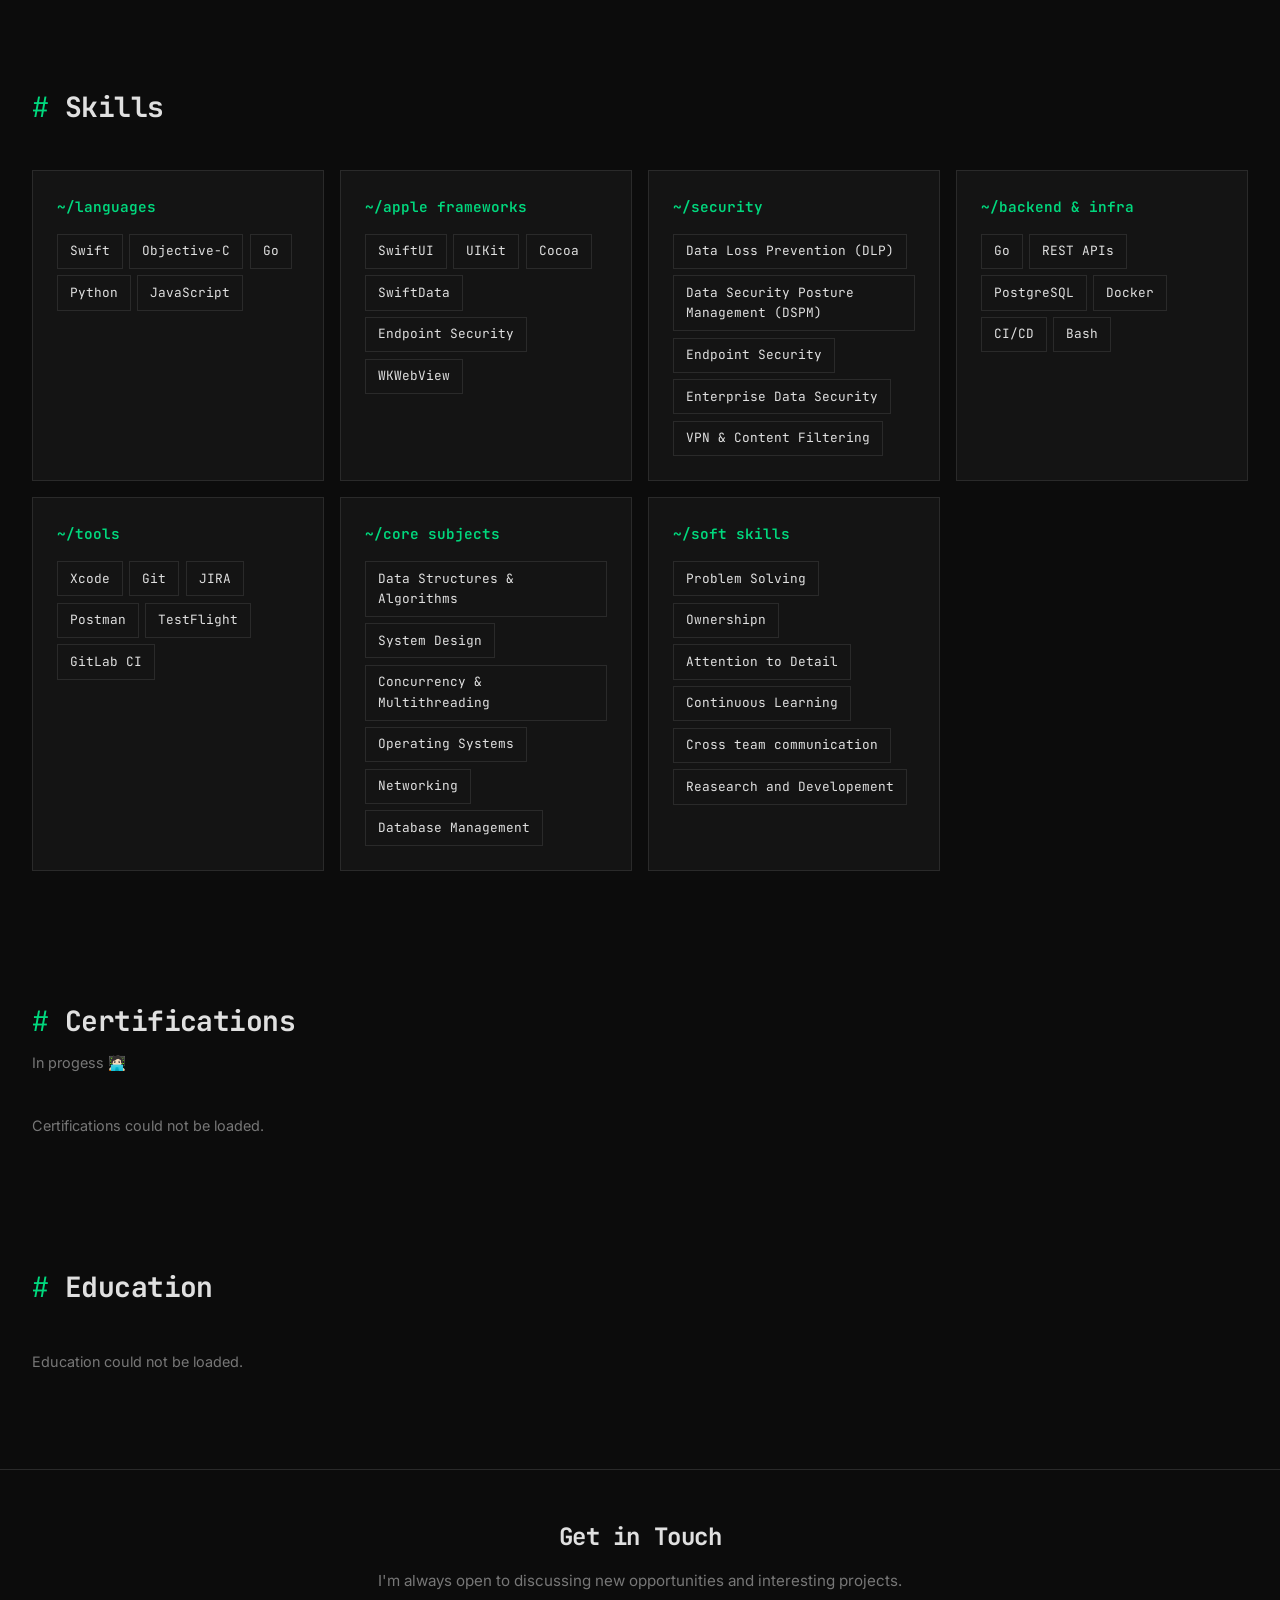
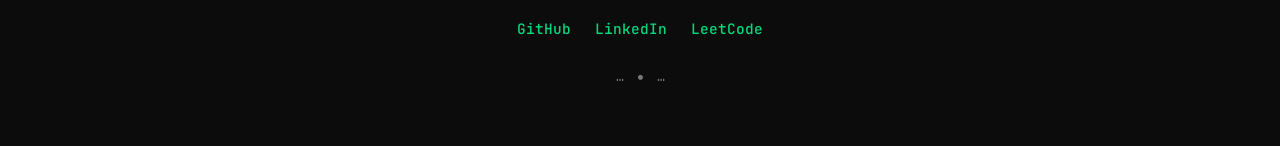
==== commit f588e703: "Add footer last updated and 5-hour homelab refresh workflow. Show site-config.updatedAt in the foote" ====
--- a/index.html
+++ b/index.html
@@ -3,7 +3,9 @@
 <head>
   <meta charset="UTF-8" />
   <meta name="viewport" content="width=device-width, initial-scale=1.0" />
-  <title id="page-title">Ankush Ganesh — Software Engineer</title>
+  <meta name="description" id="meta-description" content="" />
+  <title id="page-title">Portfolio</title>
+  <link rel="canonical" id="canonical-link" href="" />
   <link rel="icon" type="image/svg+xml" href="resources/favicon.svg" />
   <link rel="stylesheet" href="styles.css" />
 </head>
@@ -32,14 +34,14 @@
   <!-- HERO -->
   <section class="hero">
     <div class="hero-content">
-      <h1>Hi, I'm <span class="highlight" id="hero-name">Ankush Ganesh</span></h1>
-      <p class="hero-subtitle" id="hero-subtitle">Software Engineer @ Cyberhaven</p>
+      <h1>Hi, I'm <span class="highlight" id="hero-name">…</span></h1>
+      <p class="hero-subtitle" id="hero-subtitle">…</p>
       <p class="hero-description" id="hero-description" hidden></p>
       <div class="hero-actions">
         <a href="#projects" class="btn btn-primary">View Work</a>
-        <a href="https://github.com/AN01KU" target="_blank" rel="noopener noreferrer" class="btn btn-secondary" id="hero-github">GitHub</a>
-        <a href="https://www.linkedin.com/in/an01ku/" target="_blank" rel="noopener noreferrer" class="btn btn-secondary" id="hero-linkedin">LinkedIn</a>
-        <a href="https://leetcode.com/u/AN01KU/" target="_blank" rel="noopener noreferrer" class="btn btn-secondary" id="hero-leetcode">LeetCode</a>
+        <a href="#" target="_blank" rel="noopener noreferrer" class="btn btn-secondary" id="hero-github">GitHub</a>
+        <a href="#" target="_blank" rel="noopener noreferrer" class="btn btn-secondary" id="hero-linkedin">LinkedIn</a>
+        <a href="#" target="_blank" rel="noopener noreferrer" class="btn btn-secondary" id="hero-leetcode">LeetCode</a>
       </div>
     </div>
   </section>
@@ -70,12 +72,12 @@
     <div class="experience-item">
       <div class="experience-header">
         <div>
-          <h3><a href="https://www.cyberhaven.com" target="_blank" rel="noopener noreferrer" class="experience-company-link" id="current-company-link"><span id="current-company-name">Cyberhaven</span></a></h3>
-          <p class="experience-role" id="current-role">Software Engineer</p>
+          <h3><a href="#" target="_blank" rel="noopener noreferrer" class="experience-company-link" id="current-company-link"><span id="current-company-name">…</span></a></h3>
+          <p class="experience-role" id="current-role">…</p>
         </div>
         <span class="experience-date">Aug 2026 – Present</span>
       </div>
-      <p class="experience-location" id="current-location">Bangalore, India · Hybrid</p>
+      <p class="experience-location" id="current-location">…</p>
 
       <div class="experience-project">
         <p class="project-description">
@@ -347,21 +349,22 @@
       <h2>Get in Touch</h2>
       <p>I'm always open to discussing new opportunities and interesting projects.</p>
       <div class="footer-links">
-        <a href="https://github.com/AN01KU" target="_blank" rel="noopener noreferrer" class="footer-link" id="footer-github">
+        <a href="#" target="_blank" rel="noopener noreferrer" class="footer-link" id="footer-github">
           <span>GitHub</span>
         </a>
-        <a href="https://www.linkedin.com/in/an01ku/" target="_blank" rel="noopener noreferrer" class="footer-link" id="footer-linkedin">
+        <a href="#" target="_blank" rel="noopener noreferrer" class="footer-link" id="footer-linkedin">
           <span>LinkedIn</span>
         </a>
-        <a href="https://leetcode.com/u/AN01KU/" target="_blank" rel="noopener noreferrer" class="footer-link" id="footer-leetcode">
+        <a href="#" target="_blank" rel="noopener noreferrer" class="footer-link" id="footer-leetcode">
           <span>LeetCode</span>
         </a>
       </div>
       <div class="footer-contact-info">
-        <a href="mailto:ankush.ganesh@outlook.com" class="footer-contact-link" id="footer-email">ankush.ganesh@outlook.com</a>
+        <a href="#" class="footer-contact-link" id="footer-email">…</a>
         <span class="footer-separator">•</span>
-        <a href="tel:+916301598117" class="footer-contact-link" id="footer-phone">+91-6301598117</a>
-      </div>
+        <a href="#" class="footer-contact-link" id="footer-phone">…</a>
+      </div>
+      <p class="footer-last-updated" id="site-last-updated"></p>
       <!-- <p class="footer-copyright">© 2025 Ankush Ganesh. All rights reserved.</p> -->
     </div>
   </footer>
@@ -512,24 +515,36 @@
       }
     }
 
+    function renderHeroSubtitle(profile) {
+      const heroSubtitle = document.getElementById('hero-subtitle');
+      if (!heroSubtitle || !profile?.title) return;
+
+      if (profile.company && profile.companyUrl) {
+        heroSubtitle.innerHTML = `${escapeHtml(profile.title)} @ <a href="${escapeHtml(profile.companyUrl)}" target="_blank" rel="noopener noreferrer" class="hero-company-link">${escapeHtml(profile.company)}</a>`;
+        return;
+      }
+
+      if (profile.company) {
+        heroSubtitle.textContent = `${profile.title} @ ${profile.company}`;
+        return;
+      }
+
+      heroSubtitle.textContent = profile.title;
+    }
+
     // Site config (profile + social from shared-config)
     async function loadSiteConfig() {
       try {
         const response = await fetch(`resources/site-config.json?ts=${Date.now()}`);
         if (!response.ok) return;
 
-        const { profile, social } = await response.json();
+        const { profile, social, updatedAt } = await response.json();
 
         const heroName = document.getElementById('hero-name');
-        const heroSubtitle = document.getElementById('hero-subtitle');
         const heroDescription = document.getElementById('hero-description');
 
         if (profile?.fullName && heroName) heroName.textContent = profile.fullName;
-        if (profile?.title && profile?.company && heroSubtitle) {
-          heroSubtitle.textContent = `${profile.title} @ ${profile.company}`;
-        } else if (profile?.title && heroSubtitle) {
-          heroSubtitle.textContent = profile.title;
-        }
+        renderHeroSubtitle(profile);
 
         if (profile?.tagline && heroDescription) {
           heroDescription.textContent = profile.tagline;
@@ -542,6 +557,17 @@
           document.title = `${profile.fullName} — ${profile.title}`;
         }
 
+        const metaDescription = document.getElementById('meta-description');
+        if (metaDescription) {
+          const parts = [profile?.title, profile?.company, profile?.location].filter(Boolean);
+          if (parts.length) metaDescription.content = parts.join(' · ');
+        }
+
+        const canonicalLink = document.getElementById('canonical-link');
+        if (social?.portfolioUrl && canonicalLink) {
+          canonicalLink.href = social.portfolioUrl;
+        }
+
         const currentCompanyLink = document.getElementById('current-company-link');
         const currentCompanyName = document.getElementById('current-company-name');
         const currentRole = document.getElementById('current-role');
@@ -584,6 +610,15 @@
         if (profile?.phone && footerPhone) {
           footerPhone.href = `tel:${profile.phone}`;
           footerPhone.textContent = profile.phoneDisplay || profile.phone;
+        }
+
+        const siteLastUpdated = document.getElementById('site-last-updated');
+        if (updatedAt && siteLastUpdated) {
+          const updatedDate = new Date(updatedAt);
+          siteLastUpdated.textContent = `Last updated: ${updatedDate.toLocaleString(undefined, {
+            dateStyle: 'medium',
+            timeStyle: 'short'
+          })}`;
         }
       } catch (error) {
         console.warn('Site config unavailable:', error);
--- a/styles.css
+++ b/styles.css
@@ -198,6 +198,17 @@
   color: var(--accent);
 }
 
+.hero-company-link {
+  color: inherit;
+  text-decoration: none;
+  transition: color 0.2s ease;
+}
+
+.hero-company-link:hover {
+  color: var(--accent);
+  text-decoration: underline;
+}
+
 .hero-description {
   font-size: 1rem;
   color: var(--text-muted);
@@ -1394,6 +1405,12 @@
   margin-top: 1.5rem;
 }
 
+.footer-last-updated {
+  color: var(--text-muted);
+  font-size: 0.85rem;
+  margin-top: 1.25rem;
+}
+
 /* ANIMATIONS */
 .fade-in {
   opacity: 0;
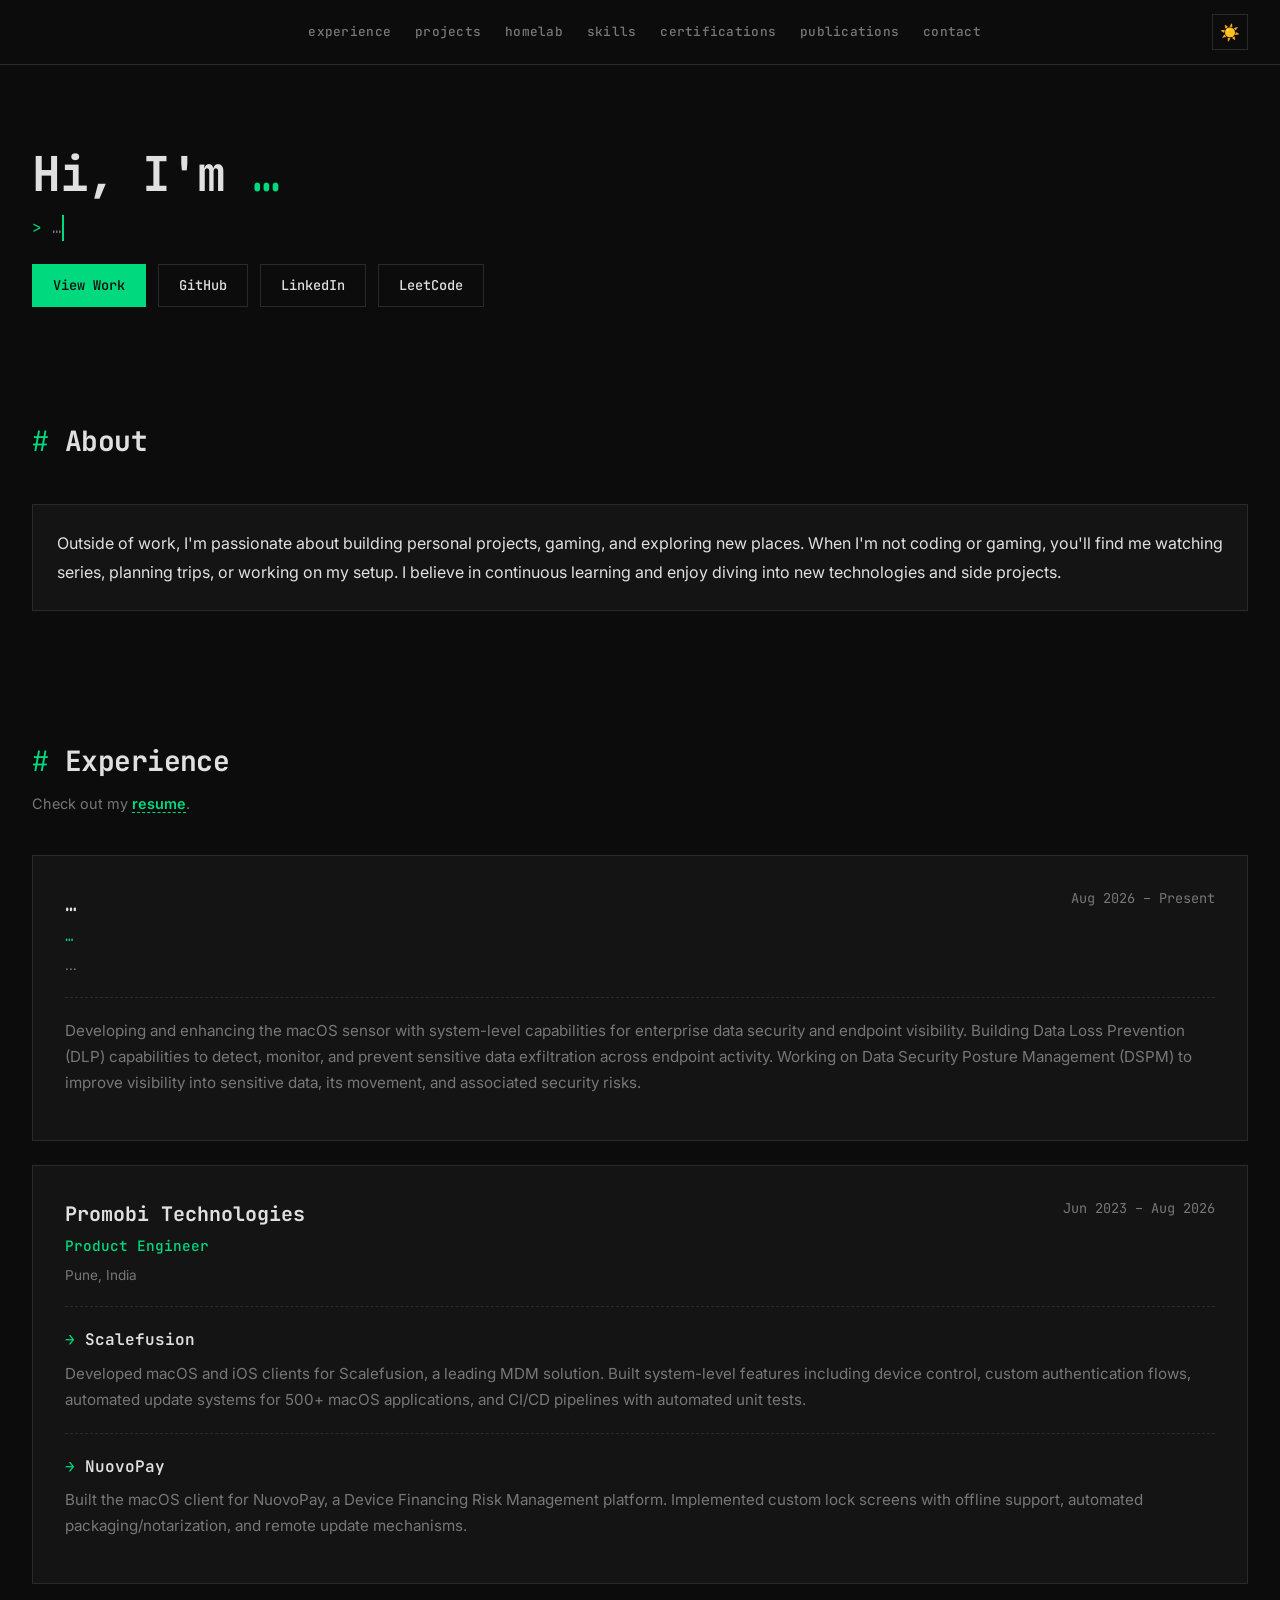
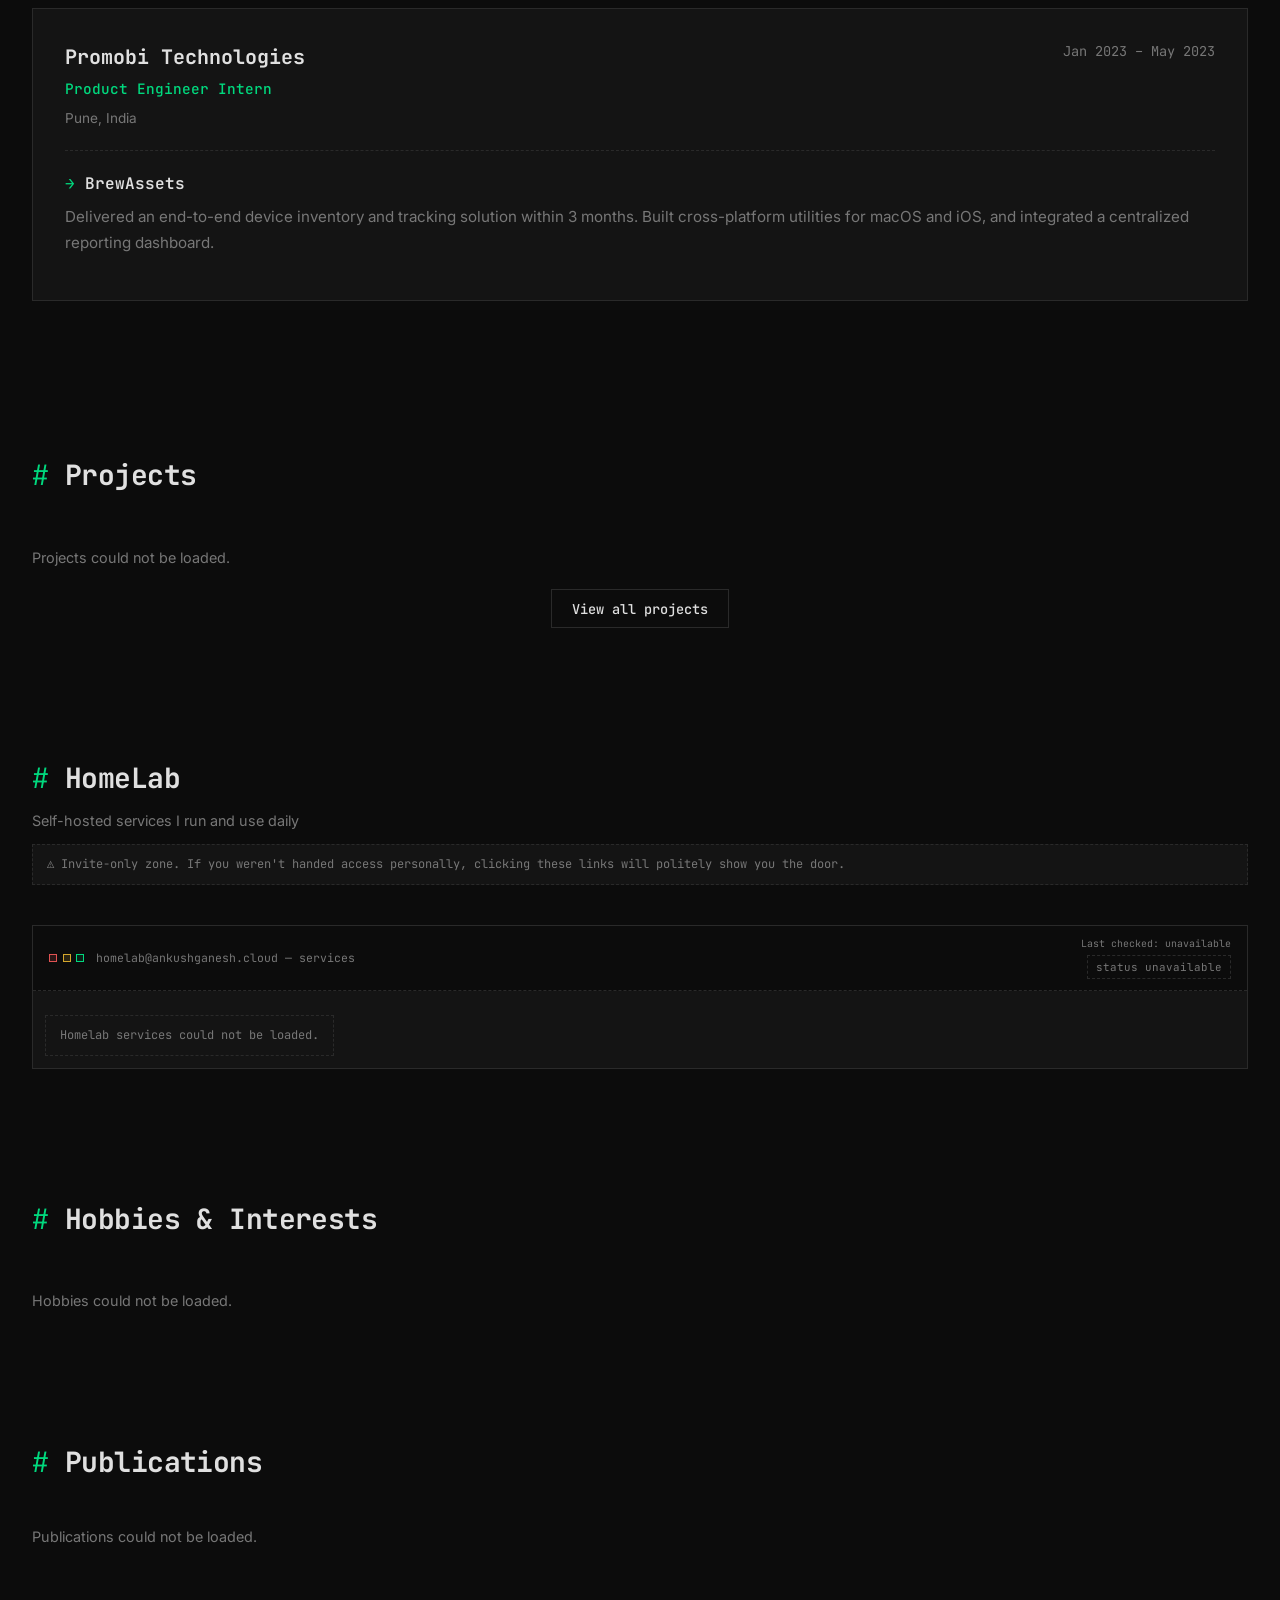
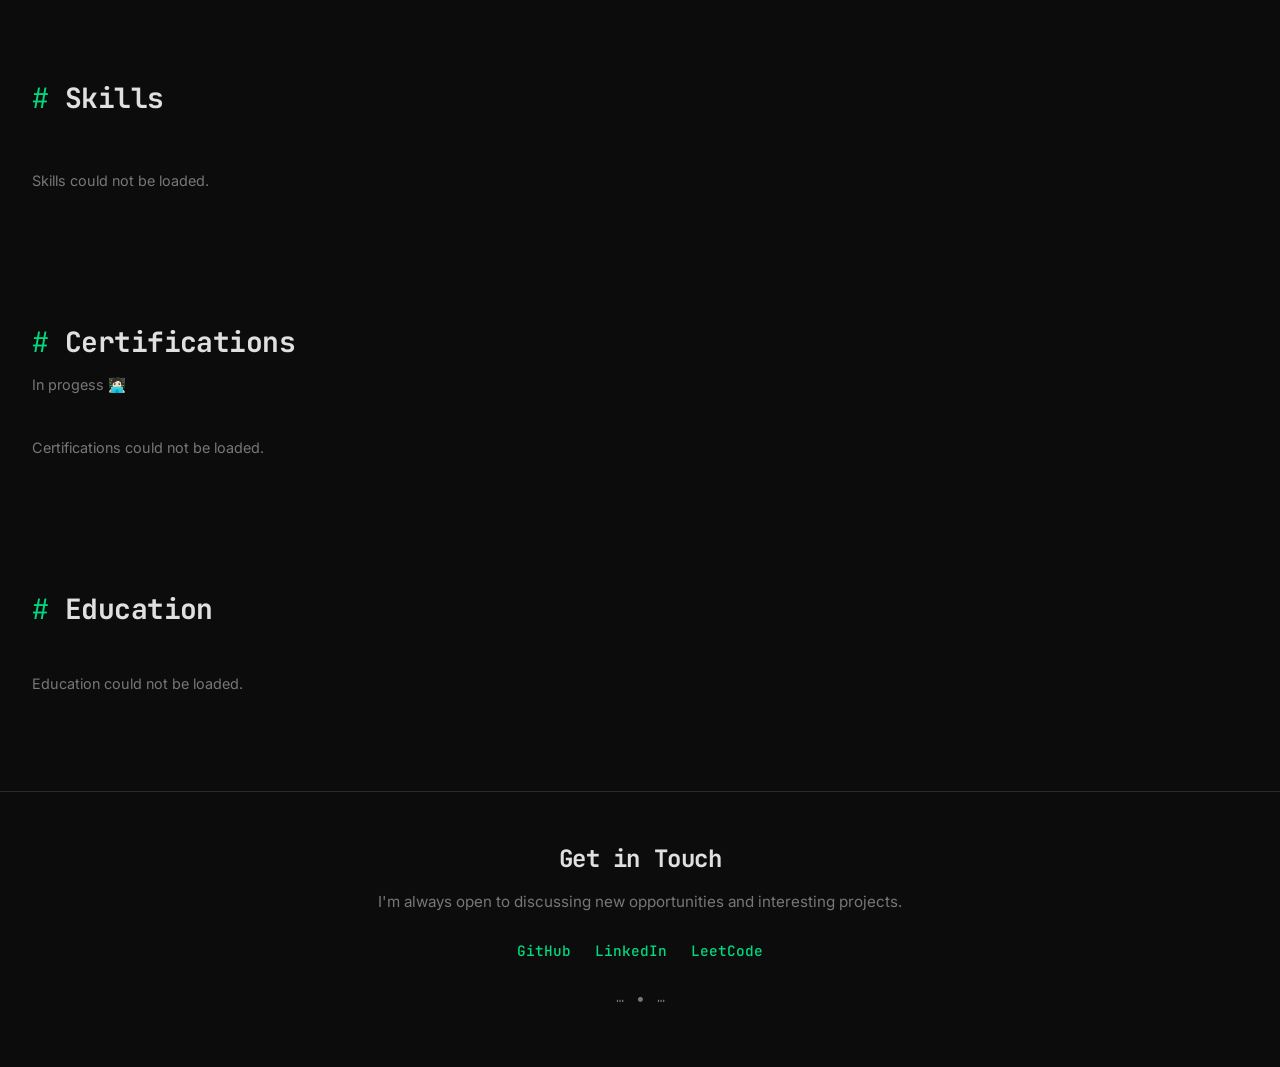
==== commit 3c9bdd0d: "Load skills and hobbies from shared-config instead of hardcoding them in HTML. Copy the new JSON fil" ====
--- a/index.html
+++ b/index.html
@@ -183,15 +183,7 @@
       <h2>Hobbies & Interests</h2>
     </div>
     
-    <div class="hobbies-list stagger">
-      <span class="hobby-tag">Tech & Building Setups</span>
-      <span class="hobby-tag">Gaming</span>
-      <span class="hobby-tag">Football</span>
-      <span class="hobby-tag">F1</span>
-      <span class="hobby-tag">Anime</span>
-      <span class="hobby-tag">Music and Piano</span>
-      <span class="hobby-tag">Travel & Exploration</span>
-    </div>
+    <div class="hobbies-list stagger" id="hobbies-list"></div>
   </section>
 
   <!-- SETUP GALLERY -->
@@ -241,89 +233,7 @@
       <h2>Skills</h2>
     </div>
     
-    <div class="skills-grid stagger">
-      <div class="skill-category">
-        <h3>Languages</h3>
-        <div class="skill-tags">
-          <span class="skill-tag">Swift</span>
-          <span class="skill-tag">Objective-C</span>
-          <span class="skill-tag">Go</span>
-          <span class="skill-tag">Python</span>
-          <span class="skill-tag">JavaScript</span>
-        </div>
-      </div>
-
-      <div class="skill-category">
-        <h3>Apple Frameworks</h3>
-        <div class="skill-tags">
-          <span class="skill-tag">SwiftUI</span>
-          <span class="skill-tag">UIKit</span>
-          <span class="skill-tag">Cocoa</span>
-          <span class="skill-tag">SwiftData</span>
-          <span class="skill-tag">Endpoint Security</span>
-          <span class="skill-tag">WKWebView</span>
-        </div>
-      </div>
-
-      <div class="skill-category">
-        <h3>Security</h3>
-        <div class="skill-tags">
-          <span class="skill-tag">Data Loss Prevention (DLP)</span>
-          <span class="skill-tag">Data Security Posture Management (DSPM)</span>
-          <span class="skill-tag">Endpoint Security</span>
-          <span class="skill-tag">Enterprise Data Security</span>
-          <span class="skill-tag">VPN & Content Filtering</span>
-        </div>
-      </div>
-
-      <div class="skill-category">
-        <h3>Backend & Infra</h3>
-        <div class="skill-tags">
-          <span class="skill-tag">Go</span>
-          <span class="skill-tag">REST APIs</span>
-          <span class="skill-tag">PostgreSQL</span>
-          <span class="skill-tag">Docker</span>
-          <span class="skill-tag">CI/CD</span>
-          <span class="skill-tag">Bash</span>
-        </div>
-      </div>
-
-      <div class="skill-category">
-        <h3>Tools</h3>
-        <div class="skill-tags">
-          <span class="skill-tag">Xcode</span>
-          <span class="skill-tag">Git</span>
-          <span class="skill-tag">JIRA</span>
-          <span class="skill-tag">Postman</span>
-          <span class="skill-tag">TestFlight</span>
-          <span class="skill-tag">GitLab CI</span>
-        </div>
-      </div>
-
-      <div class="skill-category">
-        <h3>Core Subjects</h3>
-        <div class="skill-tags">
-          <span class="skill-tag">Data Structures & Algorithms</span>
-          <span class="skill-tag">System Design</span>
-          <span class="skill-tag">Concurrency & Multithreading</span>
-          <span class="skill-tag">Operating Systems</span>
-          <span class="skill-tag">Networking</span>
-          <span class="skill-tag">Database Management</span>
-        </div>
-      </div>
-      <div class="skill-category">
-        <h3>Soft Skills</h3>
-        <div class="skill-tags">
-          <span class="skill-tag">Problem Solving</span>
-          <span class="skill-tag">Ownershipn</span>
-          <span class="skill-tag">Attention to Detail</span>
-          <span class="skill-tag">Continuous Learning</span>
-          <span class="skill-tag">Cross team communication</span>
-          <span class="skill-tag">Reasearch and Developement</span>
-        </div>
-      </div>
-    </div>
-    </div>
+    <div class="skills-grid stagger" id="skills-grid"></div>
   </section>
 
   <!-- CERTIFICATIONS -->
@@ -765,6 +675,67 @@
       }
     }
 
+    function renderSkillCategory(category) {
+      const tags = (category.items || [])
+        .map((item) => `<span class="skill-tag">${escapeHtml(item)}</span>`)
+        .join('');
+
+      return `
+        <div class="skill-category">
+          <h3>${escapeHtml(category.name)}</h3>
+          <div class="skill-tags">${tags}</div>
+        </div>
+      `;
+    }
+
+    async function loadSkills() {
+      const grid = document.getElementById('skills-grid');
+      if (!grid) return;
+
+      try {
+        const response = await fetch(`resources/skills.json?ts=${Date.now()}`);
+        if (!response.ok) throw new Error('Skills file unavailable');
+
+        const data = await response.json();
+        const categories = data.categories || [];
+
+        if (categories.length === 0) {
+          grid.innerHTML = '<p class="section-subtitle">No skills listed yet.</p>';
+          return;
+        }
+
+        grid.innerHTML = categories.map(renderSkillCategory).join('');
+      } catch (error) {
+        grid.innerHTML = '<p class="section-subtitle">Skills could not be loaded.</p>';
+        console.warn('Skills unavailable:', error);
+      }
+    }
+
+    async function loadHobbies() {
+      const list = document.getElementById('hobbies-list');
+      if (!list) return;
+
+      try {
+        const response = await fetch(`resources/hobbies.json?ts=${Date.now()}`);
+        if (!response.ok) throw new Error('Hobbies file unavailable');
+
+        const data = await response.json();
+        const hobbies = data.hobbies || [];
+
+        if (hobbies.length === 0) {
+          list.innerHTML = '<p class="section-subtitle">No hobbies listed yet.</p>';
+          return;
+        }
+
+        list.innerHTML = hobbies
+          .map((hobby) => `<span class="hobby-tag">${escapeHtml(hobby)}</span>`)
+          .join('');
+      } catch (error) {
+        list.innerHTML = '<p class="section-subtitle">Hobbies could not be loaded.</p>';
+        console.warn('Hobbies unavailable:', error);
+      }
+    }
+
     function renderHomelabCard(id, service) {
       const status = service.status || 'unknown';
       const tagHtml = service.tag
@@ -844,6 +815,8 @@
     loadPublications();
     loadEducation();
     loadCertifications();
+    loadSkills();
+    loadHobbies();
     loadHomelabStatus();
 
     // Setup images code (commented out - uncomment when setup section is enabled)
